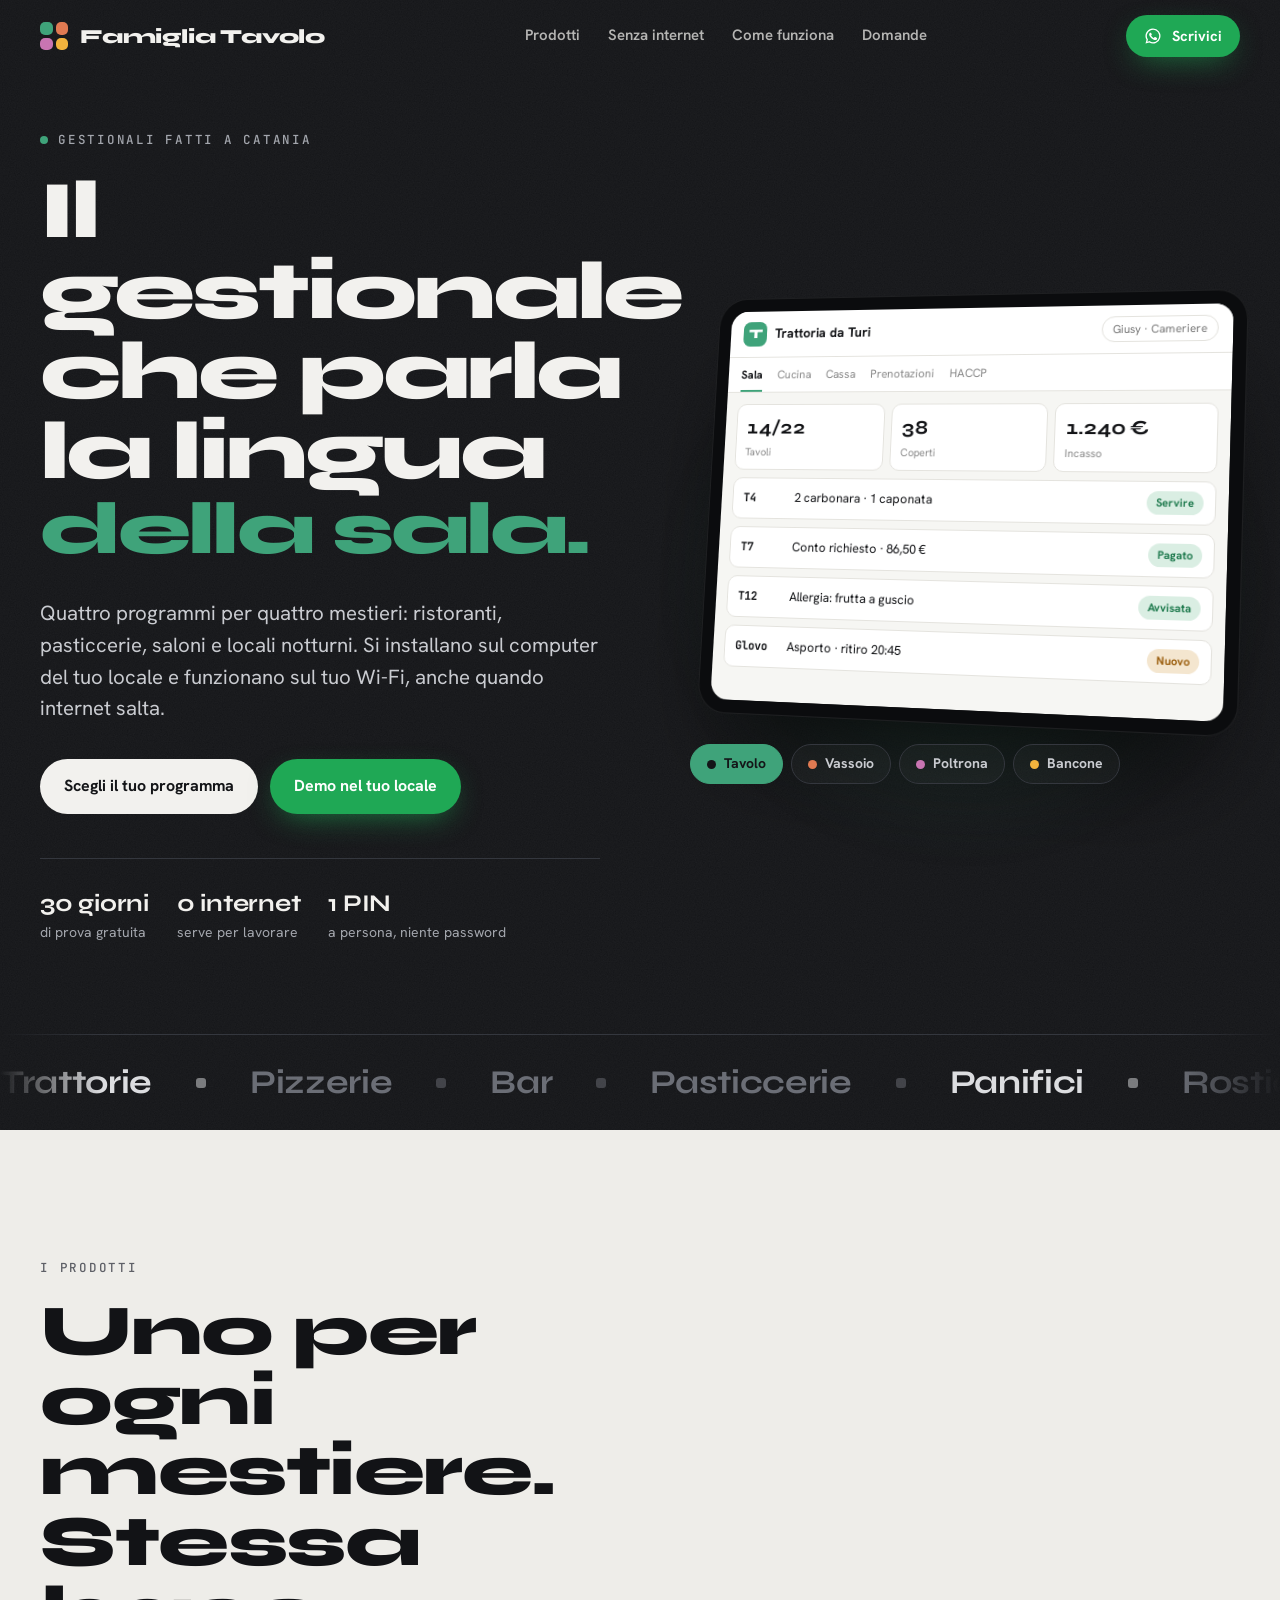
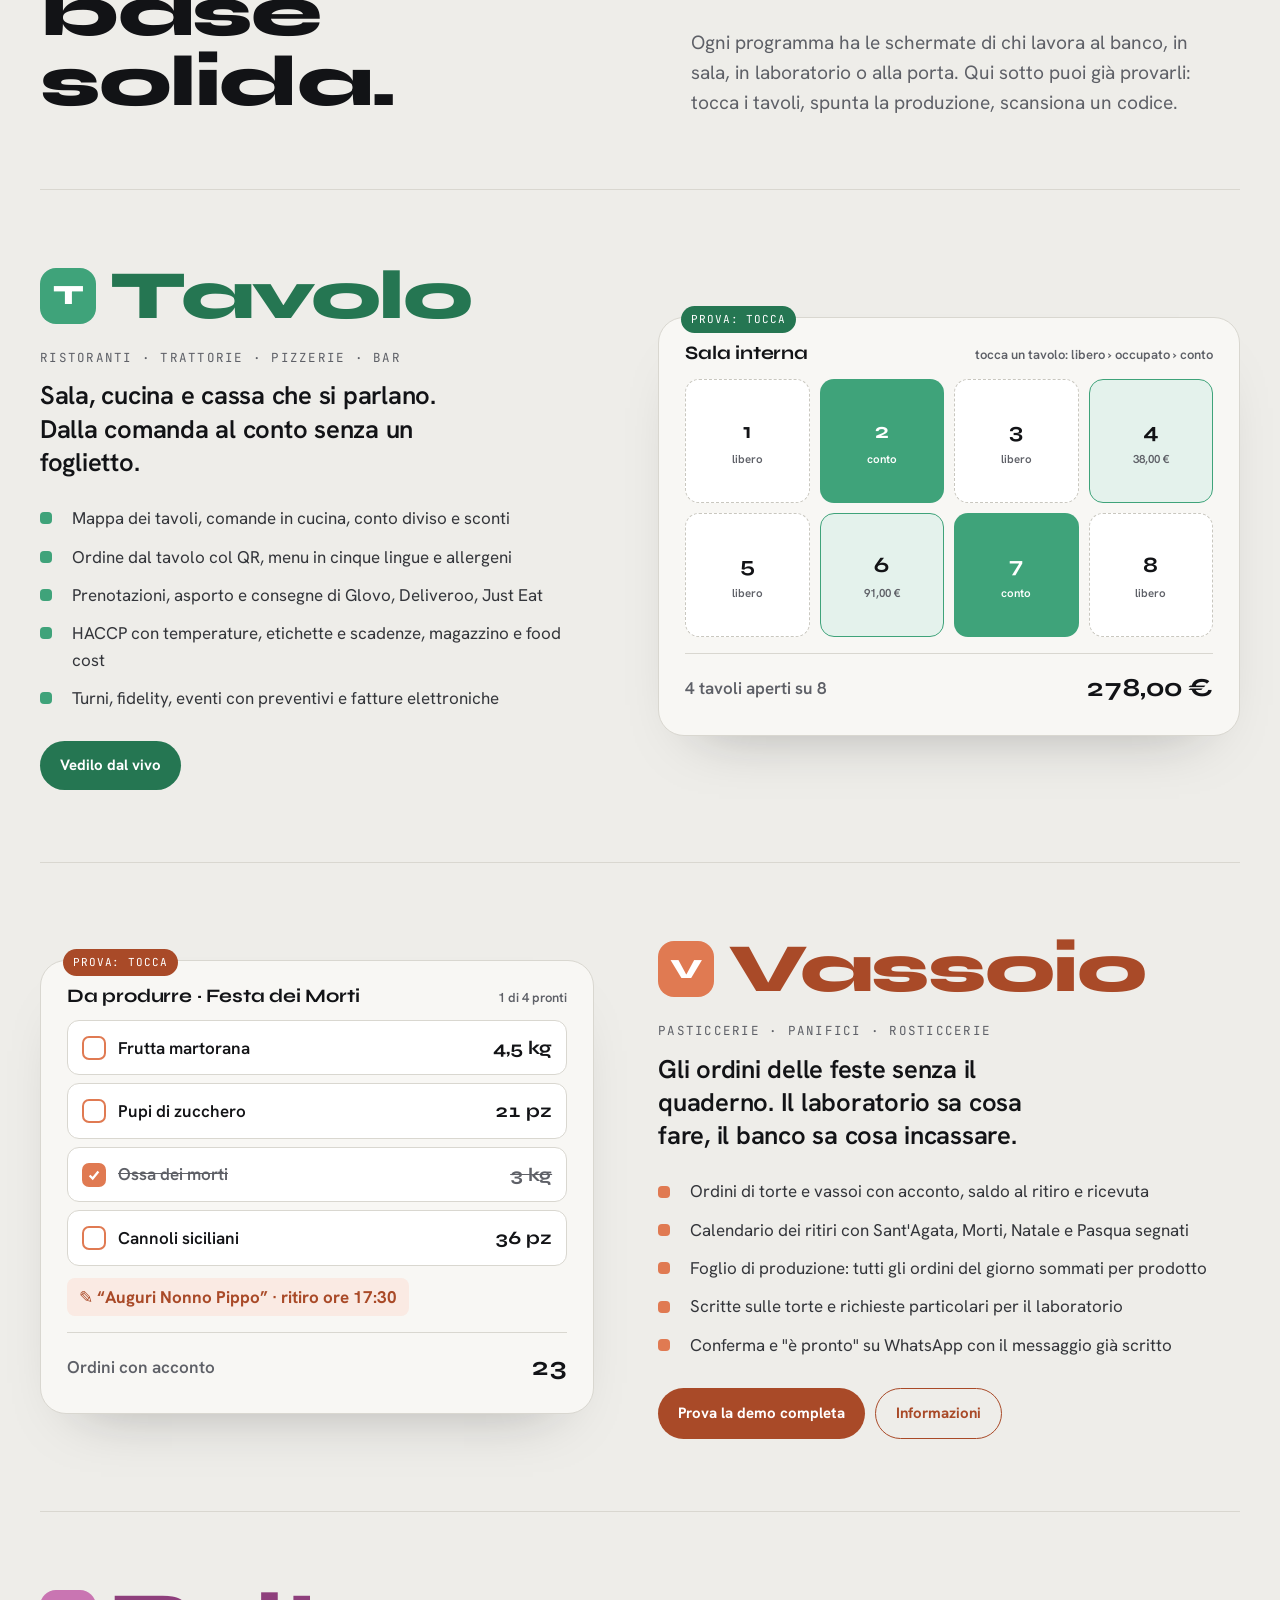
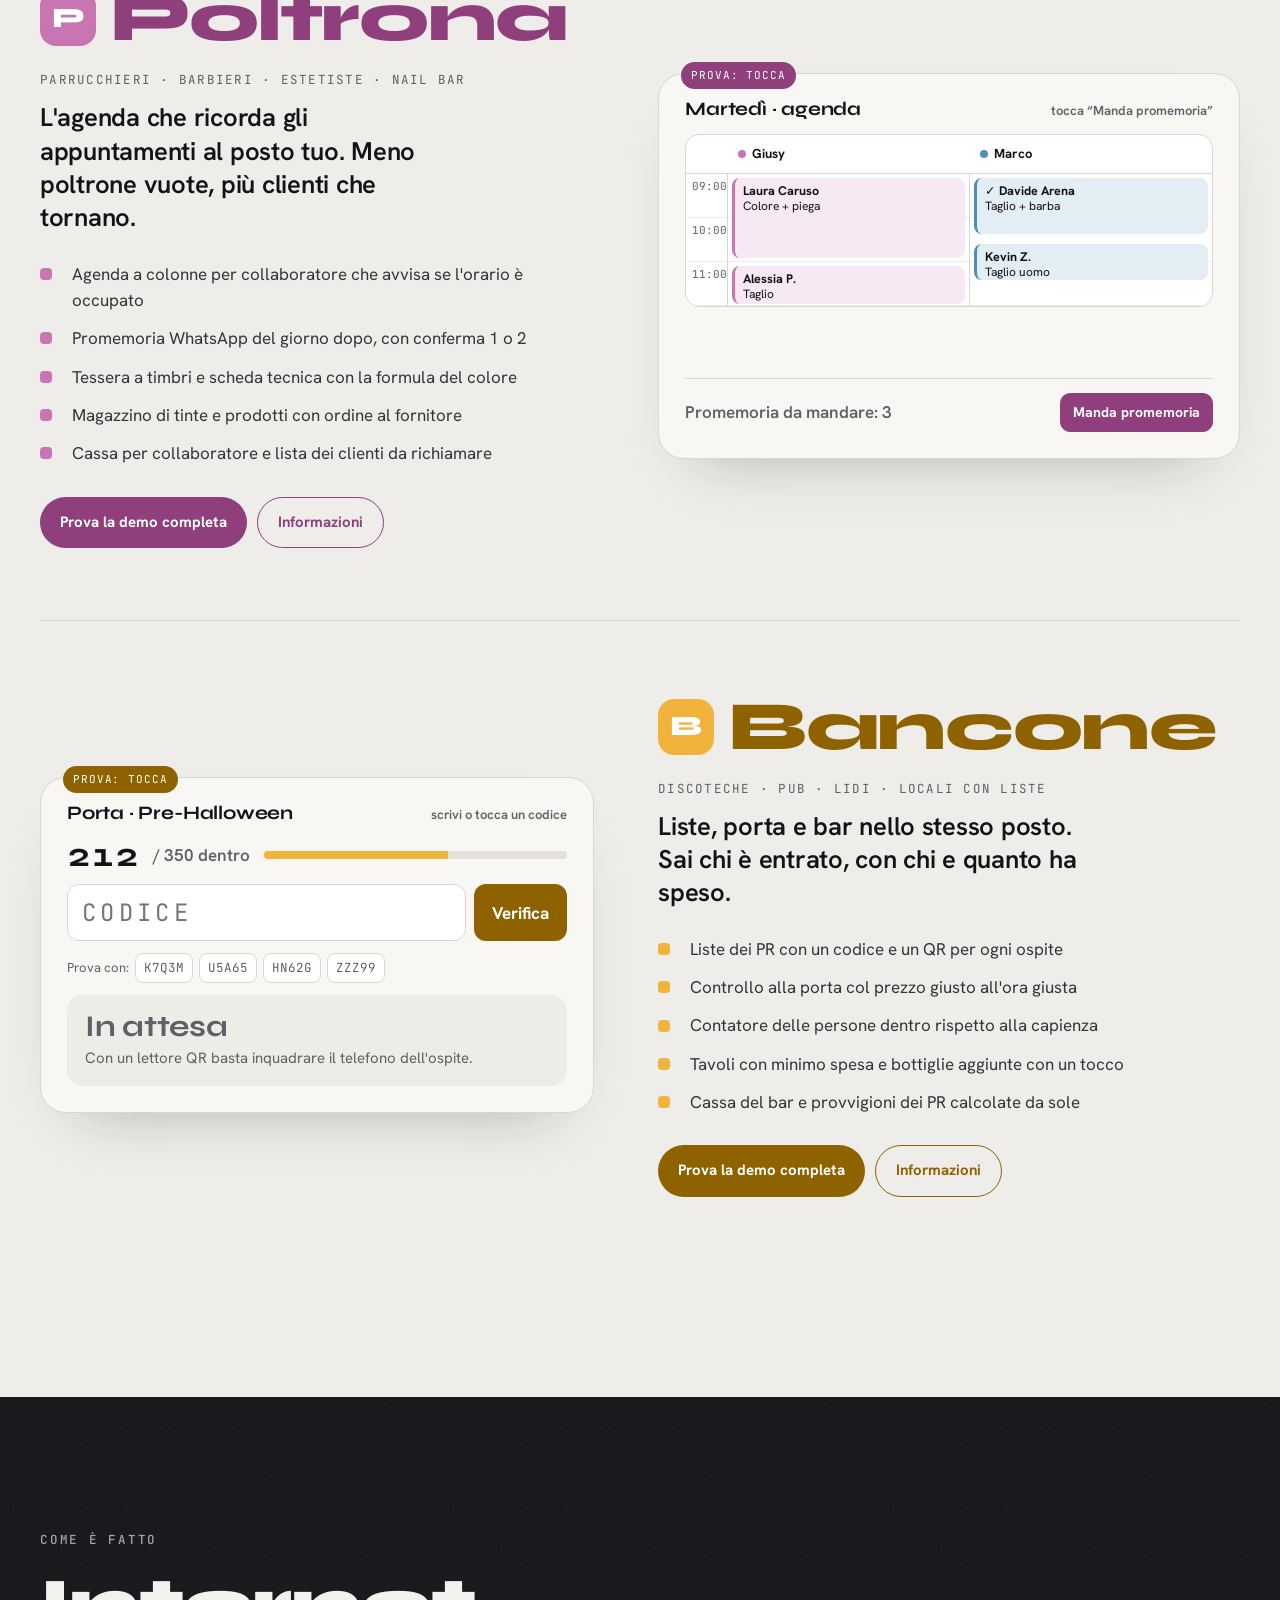
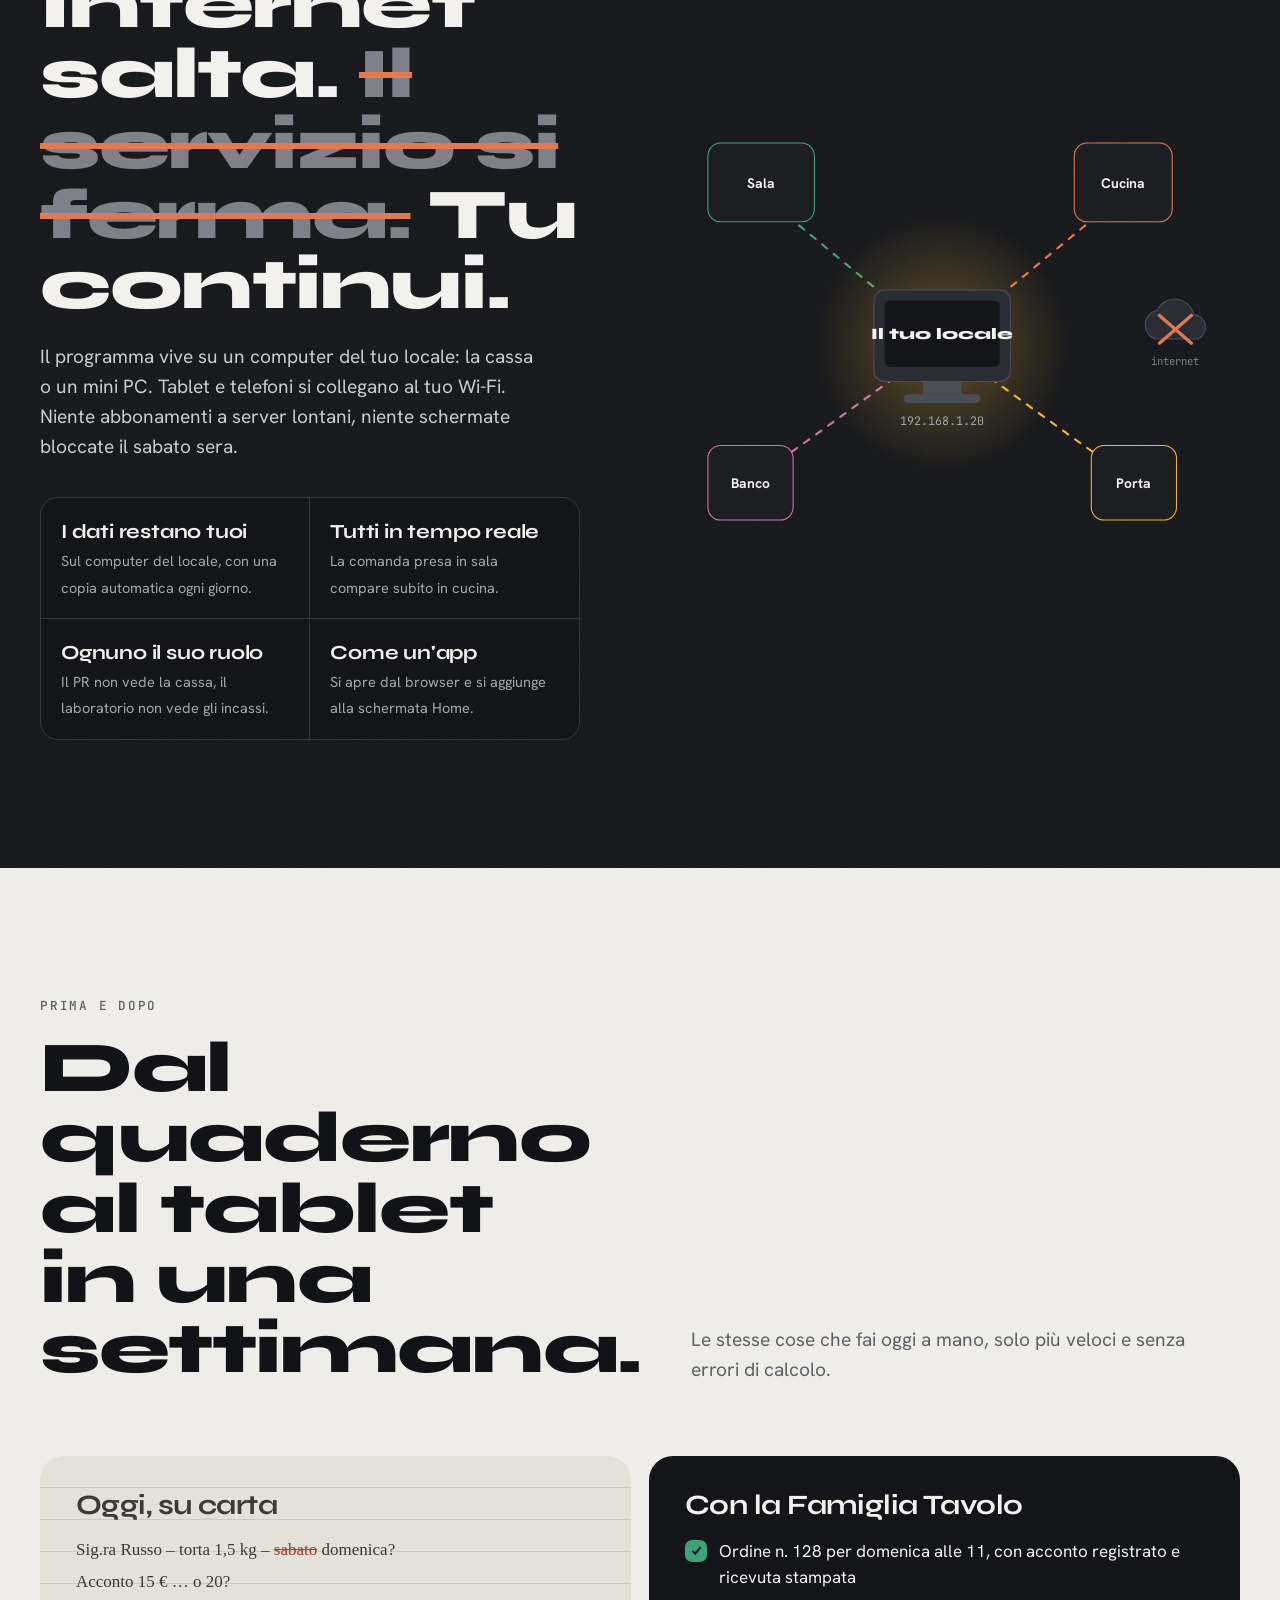
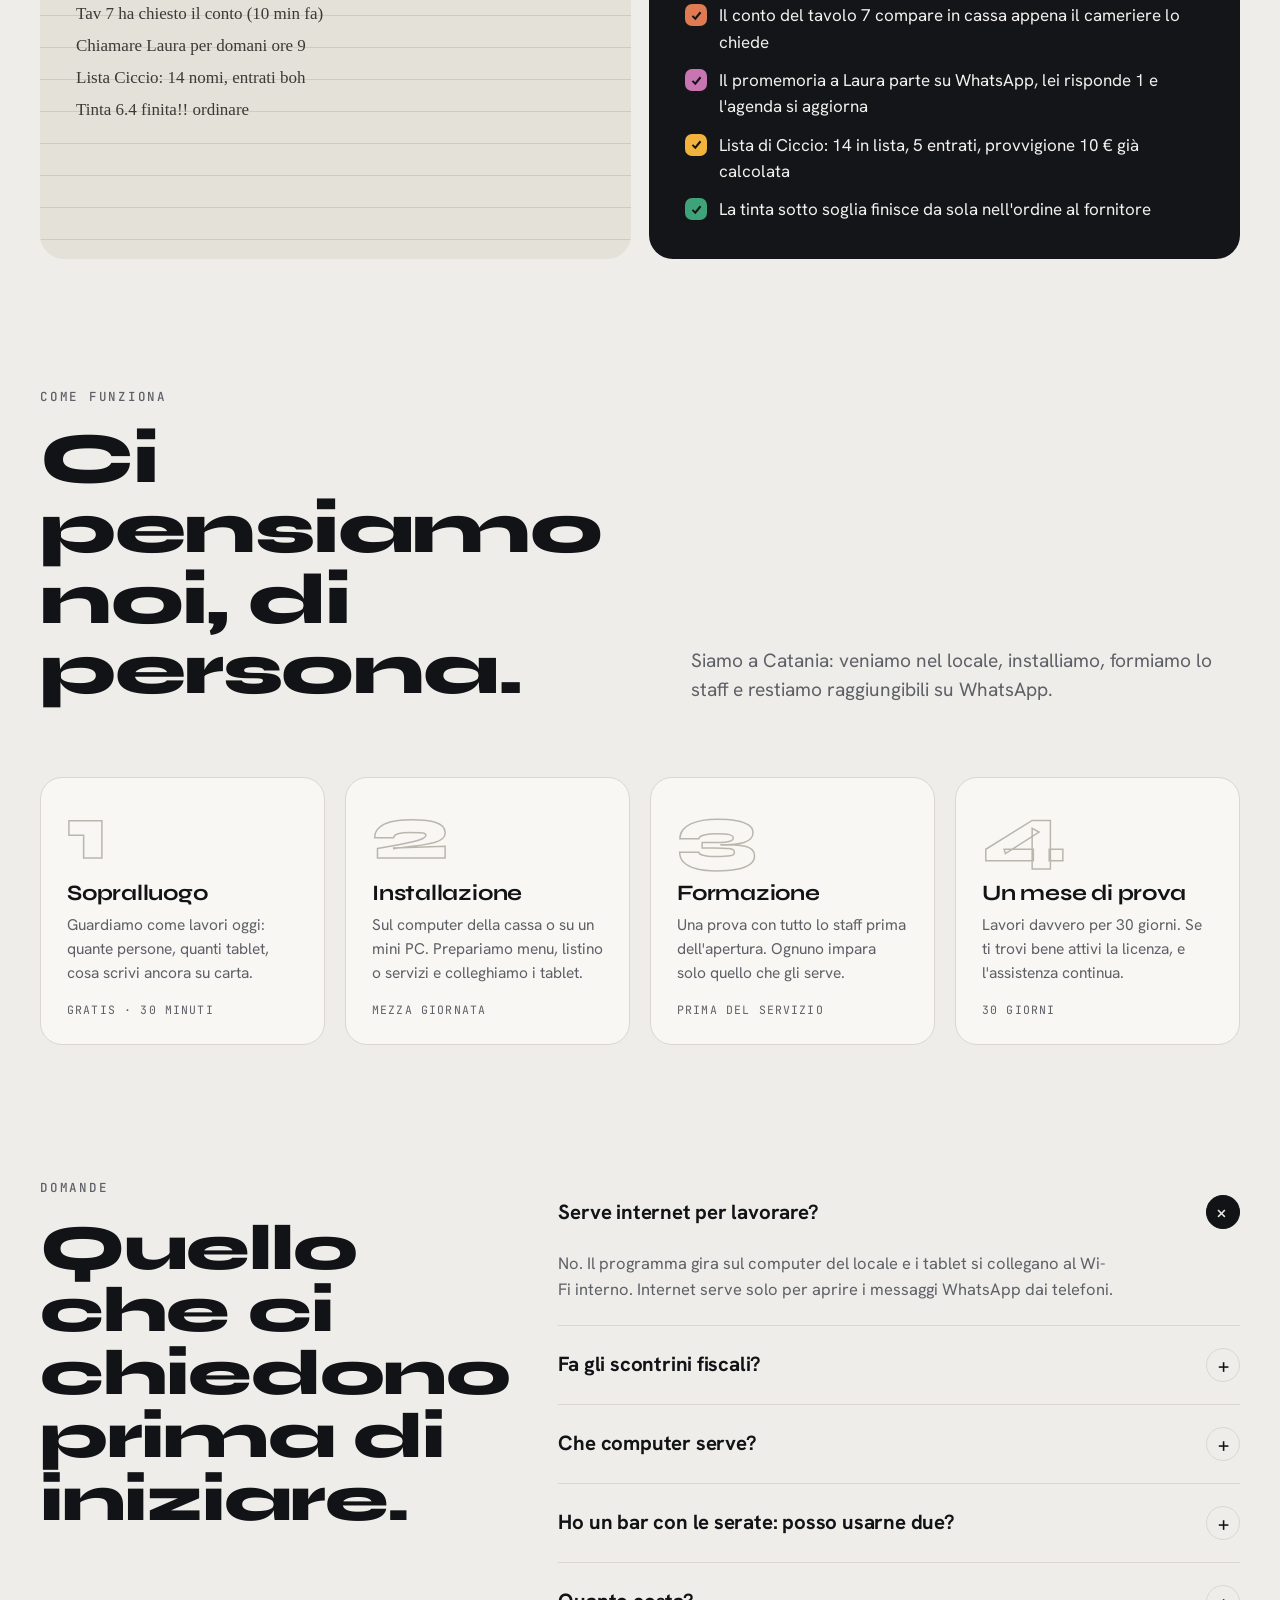
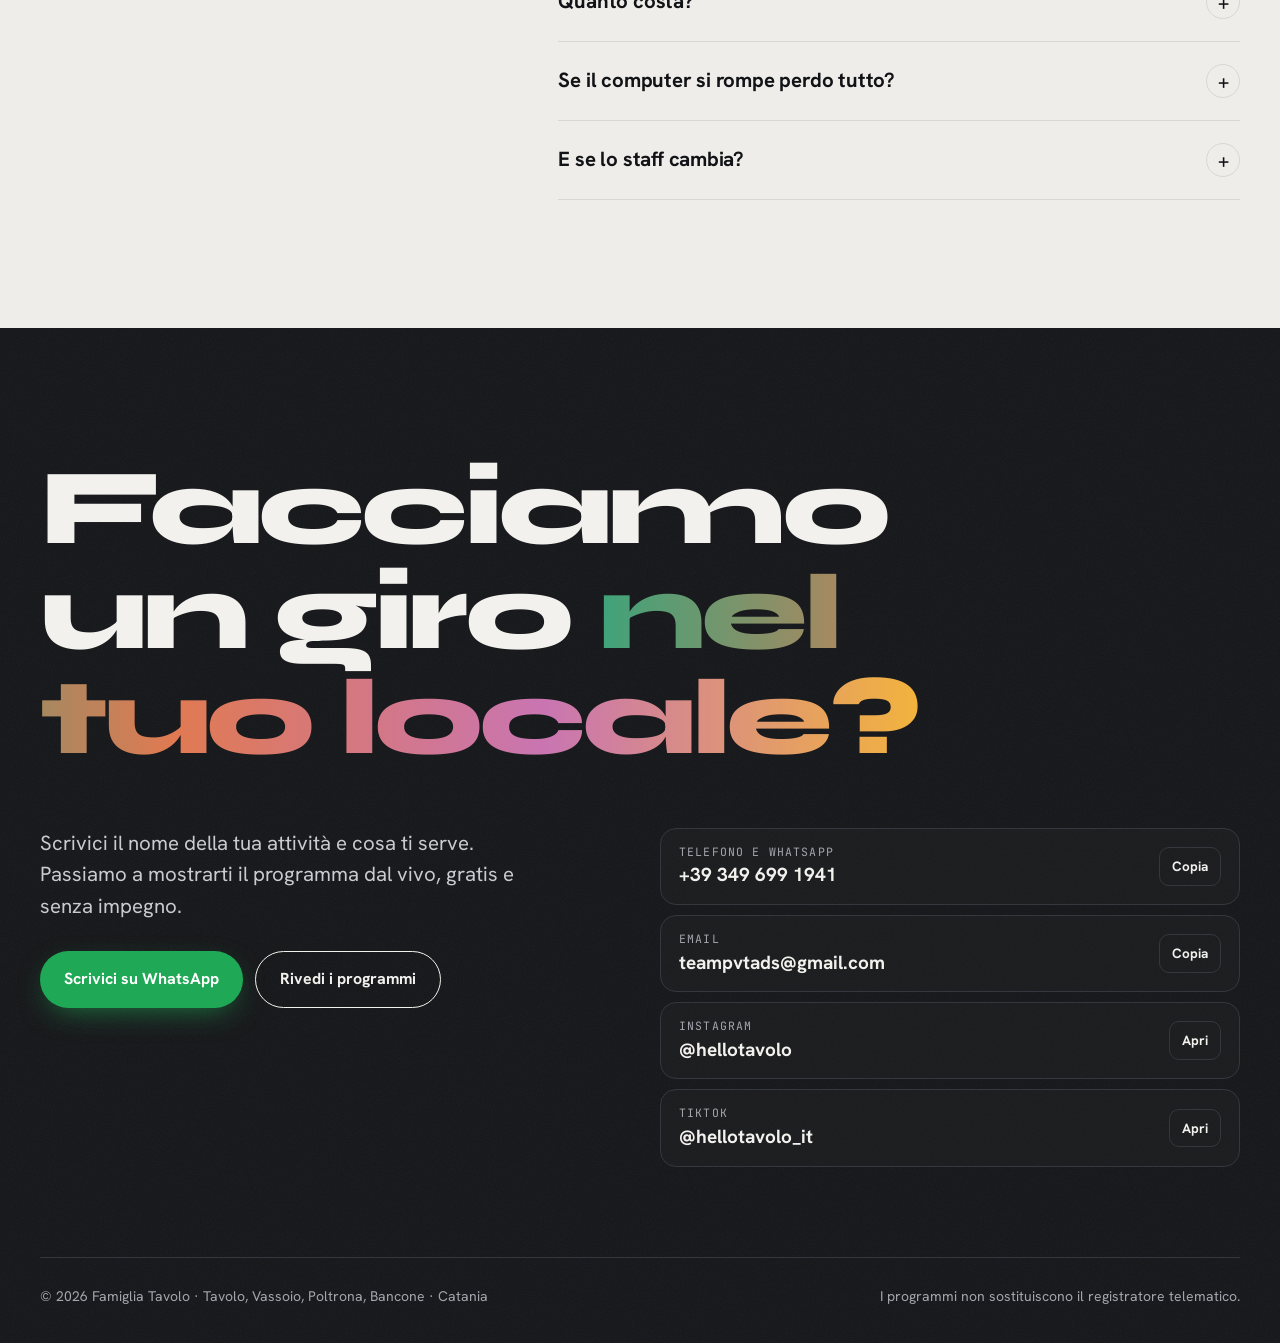
==== index.html @ 2731063d "Add files via upload" ====
<!doctype html>
<html lang="it">
<head>
<meta charset="utf-8">
<meta name="viewport" content="width=device-width,initial-scale=1,viewport-fit=cover">
<title>Famiglia Tavolo · Gestionali per ristoranti, pasticcerie, saloni e locali a Catania</title>
<meta name="description" content="Tavolo, Vassoio, Poltrona e Bancone: quattro gestionali per ristoranti, pasticcerie, saloni e locali notturni. Funzionano sul Wi-Fi del locale, anche senza internet. Installazione e assistenza a Catania.">
<meta name="theme-color" content="#141518">
<meta property="og:type" content="website">
<meta property="og:title" content="Famiglia Tavolo · Il gestionale che parla la lingua del tuo mestiere">
<meta property="og:description" content="Quattro gestionali per quattro mestieri. Installazione e assistenza a Catania. 30 giorni di prova.">
<meta property="og:locale" content="it_IT">
<link rel="icon" href="data:image/svg+xml,%3Csvg xmlns='http://www.w3.org/2000/svg' viewBox='0 0 64 64'%3E%3Crect width='64' height='64' rx='14' fill='%23141518'/%3E%3Crect x='12' y='12' width='18' height='18' rx='5' fill='%233FA37A'/%3E%3Crect x='34' y='12' width='18' height='18' rx='5' fill='%23E07A52'/%3E%3Crect x='12' y='34' width='18' height='18' rx='5' fill='%23C975B2'/%3E%3Crect x='34' y='34' width='18' height='18' rx='5' fill='%23F2B33D'/%3E%3C/svg%3E">
<link rel="preconnect" href="https://fonts.googleapis.com">
<link rel="preconnect" href="https://fonts.gstatic.com" crossorigin>
<link rel="stylesheet" href="https://fonts.googleapis.com/css2?family=Syne:wght@600;700;800&family=Hanken+Grotesk:wght@400;500;600;700&family=JetBrains+Mono:wght@500;700&display=swap">
<script type="application/ld+json">
{"@context":"https://schema.org","@type":"Organization","name":"Famiglia Tavolo","areaServed":"Catania","telephone":"+39 349 699 1941","email":"teampvtads@gmail.com","sameAs":["https://www.instagram.com/hellotavolo/","https://www.tiktok.com/@hellotavolo_it"],
"makesOffer":[{"@type":"Offer","itemOffered":{"@type":"SoftwareApplication","name":"Tavolo","applicationCategory":"BusinessApplication"}},{"@type":"Offer","itemOffered":{"@type":"SoftwareApplication","name":"Vassoio","applicationCategory":"BusinessApplication"}},{"@type":"Offer","itemOffered":{"@type":"SoftwareApplication","name":"Poltrona","applicationCategory":"BusinessApplication"}},{"@type":"Offer","itemOffered":{"@type":"SoftwareApplication","name":"Bancone","applicationCategory":"BusinessApplication"}}]}
</script>
<style>
/* Concetto: pietra lavica di Catania (scuro, granuloso) per l'apertura e le sezioni forti, cenere chiara per leggere.
   Ogni prodotto ha il suo colore pieno; le demo dentro la pagina si toccano davvero. */
:root{
  --lava:#141518; --lava-2:#1C1E22; --lava-3:#2A2D33; --cenere:#EEEDE9; --carta:#F8F7F4; --linea:#D9D7D0; --linea-s:#34373E;
  --ink:#121316; --muto:#5E6067; --muto-s:#A3A6AD;
  --tavolo:#3FA37A; --vassoio:#E07A52; --poltrona:#C975B2; --bancone:#F2B33D;
  --tavolo-d:#257652; --vassoio-d:#A94A28; --poltrona-d:#8E3F7C; --bancone-d:#8F6200;
  --wa:#1FA855;
  --display:"Syne","Arial Black",system-ui,sans-serif;
  --body:"Hanken Grotesk",system-ui,-apple-system,"Segoe UI",Roboto,sans-serif;
  --mono:"JetBrains Mono",ui-monospace,Menlo,Consolas,monospace;
  --gut:max(20px,env(safe-area-inset-left,0px));
  --ease:cubic-bezier(.2,.7,.1,1);
}
*{box-sizing:border-box}
html{scroll-behavior:smooth;-webkit-text-size-adjust:100%;overflow-x:clip}
body{margin:0;background:var(--cenere);color:var(--ink);font-family:var(--body);font-size:17px;line-height:1.55;-webkit-font-smoothing:antialiased;overflow-x:hidden}
img,svg{max-width:100%}
a{color:inherit}
button{font:inherit;color:inherit}
:focus-visible{outline:2px solid var(--bancone);outline-offset:3px;border-radius:6px}
.wrap{max-width:1240px;margin:0 auto;padding-left:var(--gut);padding-right:max(20px,env(safe-area-inset-right,0px))}
h1,h2,h3,h4{font-family:var(--display);margin:0;line-height:.98;letter-spacing:-.02em;text-wrap:balance}
p{margin:0}
.eyebrow{font-family:var(--mono);font-size:12.5px;letter-spacing:.14em;text-transform:uppercase;font-weight:500}
.lava{background:var(--lava);color:#F2F1EE;position:relative;isolation:isolate}
.lava::before{content:"";position:absolute;inset:0;z-index:-1;opacity:.5;pointer-events:none;
  background-image:url("data:image/svg+xml,%3Csvg xmlns='http://www.w3.org/2000/svg' width='220' height='220'%3E%3Cfilter id='n'%3E%3CfeTurbulence type='fractalNoise' baseFrequency='.85' numOctaves='3' stitchTiles='stitch'/%3E%3CfeColorMatrix values='0 0 0 0 1 0 0 0 0 1 0 0 0 0 1 0 0 0 .09 0'/%3E%3C/filter%3E%3Crect width='100%25' height='100%25' filter='url(%23n)'/%3E%3C/svg%3E")}
.btn{display:inline-flex;align-items:center;gap:10px;border-radius:999px;padding:15px 24px;font-weight:700;font-size:16px;text-decoration:none;border:0;cursor:pointer;transition:transform .2s var(--ease),background .2s,box-shadow .2s;white-space:nowrap}
.btn:hover{transform:translateY(-2px)}
.btn-chiaro{background:#F2F1EE;color:var(--lava)}
.btn-wa{background:var(--wa);color:#fff;box-shadow:0 10px 30px -10px rgba(31,168,85,.7)}
.btn-linea{border:1.5px solid currentColor;background:transparent}
.btn svg{width:18px;height:18px;flex:none}

/* ---------- navigazione ---------- */
.nav{position:fixed;top:0;left:0;right:0;z-index:50;padding-top:env(safe-area-inset-top,0px);transition:background .3s,backdrop-filter .3s,border-color .3s;border-bottom:1px solid transparent}
.nav.su{background:rgba(20,21,24,.78);backdrop-filter:blur(14px) saturate(1.4);-webkit-backdrop-filter:blur(14px) saturate(1.4);border-color:rgba(255,255,255,.08)}
.nav .wrap{display:flex;align-items:center;justify-content:space-between;gap:20px;height:72px;color:#F2F1EE}
.marchio{display:flex;align-items:center;gap:12px;text-decoration:none;font-family:var(--display);font-weight:800;font-size:20px;letter-spacing:-.01em}
.quad{display:grid;grid-template-columns:1fr 1fr;gap:3px;width:28px;height:28px;flex:none}
.quad i{border-radius:5px;transition:transform .4s var(--ease)}
.marchio:hover .quad i:nth-child(1){transform:translate(-2px,-2px)}.marchio:hover .quad i:nth-child(2){transform:translate(2px,-2px)}.marchio:hover .quad i:nth-child(3){transform:translate(-2px,2px)}.marchio:hover .quad i:nth-child(4){transform:translate(2px,2px)}
.nav ul{display:flex;gap:28px;list-style:none;margin:0;padding:0;font-weight:600;font-size:15px}
.nav ul a{text-decoration:none;opacity:.72;transition:opacity .2s}
.nav ul a:hover{opacity:1}
.nav .btn{padding:10px 18px;font-size:14.5px}

/* ---------- apertura ---------- */
.hero{padding-top:calc(130px + env(safe-area-inset-top,0px));padding-bottom:0;overflow:hidden}
.hero-grid{display:grid;grid-template-columns:minmax(0,1.08fr) minmax(0,1fr);gap:56px;align-items:center}
.hero .eyebrow{color:var(--muto-s);display:flex;align-items:center;gap:10px}
.hero .eyebrow .pt{width:8px;height:8px;border-radius:50%;background:var(--tavolo);box-shadow:0 0 0 0 var(--tavolo);animation:pulsa 2s infinite}
@keyframes pulsa{70%{box-shadow:0 0 0 10px transparent}100%{box-shadow:0 0 0 0 transparent}}
.hero h1{font-size:clamp(42px,6.4vw,92px);font-weight:800;margin-top:22px;letter-spacing:-.035em}
.hero h1 .giro{display:block;height:1.08em;overflow:hidden;position:relative;font-size:.9em}
.hero h1 .giro span{display:inline-block;white-space:nowrap;transition:transform .7s var(--ease),opacity .5s;color:var(--c,var(--tavolo))}
.hero .sotto{font-size:clamp(18px,1.6vw,21px);color:#C9CBD0;max-width:52ch;margin-top:26px}
.hero .azioni{display:flex;gap:12px;flex-wrap:wrap;margin-top:34px}
.prove{display:flex;gap:28px;flex-wrap:wrap;margin-top:44px;padding-top:26px;border-top:1px solid var(--linea-s);max-width:560px}
.prove div{font-size:14px;color:var(--muto-s)}
.prove b{display:block;font-family:var(--display);font-size:24px;color:#F2F1EE;letter-spacing:-.01em}

/* tablet */
.scena{perspective:1600px;position:relative;min-width:0}
.alone{position:absolute;inset:8% 0 -10% 0;background:radial-gradient(closest-side,var(--c,var(--tavolo)),transparent);opacity:.32;filter:blur(40px);transition:background .8s;z-index:0}
.tablet{position:relative;z-index:1;transform:rotateY(-14deg) rotateX(6deg) rotateZ(1deg);transform-style:preserve-3d;transition:transform .9s var(--ease);background:#0B0C0E;border-radius:30px;padding:14px;box-shadow:0 60px 100px -40px rgba(0,0,0,.8),0 0 0 1px rgba(255,255,255,.08) inset}
.scena:hover .tablet{transform:rotateY(-6deg) rotateX(3deg) rotateZ(0)}
.schermo{background:#F6F6F3;color:var(--ink);border-radius:18px;overflow:hidden;aspect-ratio:4/3.1;display:flex;flex-direction:column;font-size:13px}
.s-barra{display:flex;align-items:center;gap:9px;padding:11px 14px;background:#fff;border-bottom:1px solid #E4E3DE}
.s-logo{width:26px;height:26px;border-radius:8px;background:var(--c);color:#fff;display:grid;place-items:center;font-family:var(--display);font-weight:800;font-size:14px;transition:background .5s}
.s-barra b{font-size:14px}
.s-barra .s-ut{margin-left:auto;font-size:11.5px;color:#777;border:1px solid #E4E3DE;border-radius:99px;padding:3px 10px}
.s-tabs{display:flex;gap:16px;padding:9px 14px 0;background:#fff;border-bottom:1px solid #E4E3DE;font-size:12px;color:#888;white-space:nowrap;overflow:hidden}
.s-tabs i{font-style:normal;padding-bottom:8px}
.s-tabs i.on{color:var(--ink);font-weight:700;box-shadow:inset 0 -2px 0 var(--c)}
.s-corpo{padding:12px;display:grid;gap:8px;align-content:start;flex:1;overflow:hidden}
.s-kp{display:grid;grid-template-columns:repeat(3,1fr);gap:7px}
.s-kp div{background:#fff;border:1px solid #E4E3DE;border-radius:10px;padding:8px 10px}
.s-kp b{display:block;font-family:var(--display);font-size:20px;font-variant-numeric:tabular-nums;letter-spacing:-.01em}
.s-kp span{font-size:11px;color:#888}
.s-riga{background:#fff;border:1px solid #E4E3DE;border-radius:10px;padding:9px 11px;display:flex;align-items:center;gap:10px;opacity:0;transform:translateY(8px);transition:opacity .45s,transform .45s var(--ease)}
.s-riga.vista{opacity:1;transform:none}
.s-riga .o{font-family:var(--mono);font-weight:700;font-size:12px;min-width:46px}
.s-riga .m{flex:1;min-width:0;white-space:nowrap;overflow:hidden;text-overflow:ellipsis}
.chip{font-size:11px;font-weight:700;border-radius:99px;padding:3px 9px;white-space:nowrap;transition:background .35s,color .35s}
.chip.att{background:#F4E6CF;color:#9A5D0C}.chip.ok{background:#DAEEE3;color:#1F7A4E}.chip.info{background:#DFE8F4;color:#2D5B8A}.chip.no{background:#F6DCD6;color:#B3402F}
.sel-prod{display:flex;gap:8px;margin-top:22px;position:relative;z-index:2;flex-wrap:wrap}
.sel-prod button{border:1px solid var(--linea-s);background:rgba(255,255,255,.03);color:#C9CBD0;border-radius:99px;padding:8px 16px;font-weight:700;font-size:14px;cursor:pointer;display:flex;align-items:center;gap:8px;transition:all .25s}
.sel-prod button i{width:9px;height:9px;border-radius:50%;background:var(--c)}
.sel-prod button[aria-pressed="true"]{background:var(--c);border-color:var(--c);color:var(--lava)}
.sel-prod button[aria-pressed="true"] i{background:var(--lava)}

/* nastro dei mestieri */
.nastro{margin-top:90px;border-top:1px solid var(--linea-s);overflow:hidden;padding-block:22px;mask-image:linear-gradient(90deg,transparent,#000 8%,#000 92%,transparent)}
.nastro .scorre{display:flex;gap:44px;width:max-content;animation:scorri 38s linear infinite;font-family:var(--display);font-weight:700;font-size:clamp(22px,2.6vw,34px);letter-spacing:-.01em;color:#6B6E76}
.nastro .scorre span{display:flex;align-items:center;gap:44px;white-space:nowrap}
.nastro .scorre span::after{content:"";width:10px;height:10px;border-radius:3px;background:currentColor;opacity:.5}
.nastro .scorre span:nth-child(4n+1){color:#DCDDE0}
@keyframes scorri{to{transform:translateX(-50%)}}

/* ---------- sezioni ---------- */
section{padding-block:clamp(80px,10vw,140px)}
.testa{display:grid;grid-template-columns:minmax(0,1fr) minmax(0,.9fr);gap:40px;align-items:end;margin-bottom:clamp(40px,6vw,72px)}
.testa h2{font-size:clamp(38px,5.6vw,76px);font-weight:800}
.testa p{font-size:clamp(17px,1.5vw,20px);color:var(--muto);max-width:48ch}
.testa .eyebrow{color:var(--muto);margin-bottom:18px;display:block}

/* prodotti */
.prodotto{display:grid;grid-template-columns:minmax(0,1fr) minmax(0,1.05fr);gap:clamp(28px,5vw,72px);align-items:center;padding-block:clamp(40px,6vw,72px);border-top:1px solid var(--linea)}
.prodotto:nth-of-type(even) .p-testo{order:2}
.p-testo{min-width:0}
.p-testo .nome{display:flex;align-items:center;gap:14px}
.p-ic{width:56px;height:56px;border-radius:16px;background:var(--c);color:#fff;display:grid;place-items:center;font-family:var(--display);font-weight:800;font-size:28px;flex:none}
.p-testo h3{font-size:clamp(44px,5.4vw,72px);font-weight:800;color:var(--cd)}
.p-testo .per{font-family:var(--mono);font-size:12.5px;letter-spacing:.1em;text-transform:uppercase;color:var(--muto);margin-top:18px}
.p-testo .frase{font-size:clamp(20px,2vw,26px);font-weight:600;line-height:1.3;margin-top:12px;max-width:30ch;letter-spacing:-.01em}
.p-testo ul{list-style:none;margin:26px 0 0;padding:0;display:grid;gap:12px}
.p-testo li{display:grid;grid-template-columns:22px 1fr;gap:10px;color:#33353A}
.p-testo li::before{content:"";width:12px;height:12px;border-radius:4px;background:var(--c);margin-top:.42em}
.p-azioni{display:flex;gap:10px;flex-wrap:wrap;margin-top:30px}
.p-azioni .btn{padding:13px 20px;font-size:15px}
.p-azioni .pieno{background:var(--cd);color:#fff}
.p-azioni .btn-linea{color:var(--cd)}
.t{--c:var(--tavolo);--cd:var(--tavolo-d)}.v{--c:var(--vassoio);--cd:var(--vassoio-d)}.p{--c:var(--poltrona);--cd:var(--poltrona-d)}.b{--c:var(--bancone);--cd:var(--bancone-d)}

/* demo nella pagina */
.prova{min-width:0;background:var(--carta);border:1px solid var(--linea);border-radius:26px;padding:clamp(16px,2.4vw,26px);box-shadow:0 30px 60px -40px rgba(20,21,24,.35);position:relative}
.prova::before{content:"Prova: tocca";position:absolute;top:-12px;left:22px;background:var(--cd);color:#fff;font-family:var(--mono);font-size:11px;letter-spacing:.08em;text-transform:uppercase;padding:5px 10px;border-radius:99px}
.prova h4{font-size:19px;font-weight:700;letter-spacing:-.01em;display:flex;justify-content:space-between;gap:10px;align-items:baseline;flex-wrap:wrap}
.prova h4 small{font-family:var(--body);font-size:13px;font-weight:600;color:var(--muto);letter-spacing:0}
.mappa{display:grid;grid-template-columns:repeat(4,minmax(0,1fr));gap:10px;margin-top:16px}
.tav{aspect-ratio:1;border-radius:14px;border:1.5px dashed #C9C7BF;background:#fff;display:flex;flex-direction:column;justify-content:center;align-items:center;gap:2px;cursor:pointer;transition:all .25s var(--ease);font-weight:700}
.tav b{font-family:var(--display);font-size:22px}
.tav small{font-size:11.5px;color:var(--muto);font-weight:600}
.tav.occ{border:1.5px solid var(--c);background:color-mix(in srgb,var(--c) 14%,#fff)}
.tav.conto{background:var(--c);color:#fff;border-color:var(--c)}.tav.conto small{color:#fff}
.tav:hover{transform:translateY(-2px)}
.barra-tot{display:flex;justify-content:space-between;align-items:center;margin-top:16px;padding-top:14px;border-top:1px solid var(--linea);font-weight:600;color:var(--muto);gap:10px;flex-wrap:wrap}
.barra-tot b{font-family:var(--display);font-size:26px;color:var(--ink);font-variant-numeric:tabular-nums}
.lista-prod{margin-top:14px;display:grid;gap:8px}
.voce{display:flex;align-items:center;gap:12px;background:#fff;border:1px solid var(--linea);border-radius:12px;padding:12px 14px;cursor:pointer;transition:all .25s;user-select:none}
.voce .box{width:24px;height:24px;border-radius:7px;border:2px solid var(--c);display:grid;place-items:center;flex:none;transition:background .2s}
.voce .box svg{width:14px;height:14px;opacity:0;transition:opacity .2s}
.voce.fatto .box{background:var(--c)}.voce.fatto .box svg{opacity:1}
.voce .n{flex:1;font-weight:600}
.voce .q{font-family:var(--display);font-weight:700;font-size:19px;font-variant-numeric:tabular-nums}
.voce.fatto .n,.voce.fatto .q{text-decoration:line-through;color:var(--muto)}
.scritta{display:inline-block;margin-top:12px;background:color-mix(in srgb,var(--c) 16%,#fff);color:var(--cd);border-radius:8px;padding:6px 12px;font-weight:700}
.agenda{display:grid;grid-template-columns:42px 1fr 1fr;gap:0;margin-top:16px;border:1px solid var(--linea);border-radius:14px;overflow:hidden;background:#fff;font-size:13px}
.agenda .h{padding:9px 10px;font-weight:700;border-bottom:1px solid var(--linea);display:flex;align-items:center;gap:6px}
.agenda .h i{width:8px;height:8px;border-radius:50%}
.agenda .ore{border-right:1px solid var(--linea);color:var(--muto);font-family:var(--mono);font-size:11px}
.agenda .ore div,.agenda .col div.slot{height:44px;border-bottom:1px solid #EEECE6;padding:4px 6px}
.agenda .col{border-right:1px solid var(--linea);position:relative}
.agenda .col:last-child{border-right:0}
.app{position:absolute;left:4px;right:4px;border-radius:8px;padding:5px 8px;font-size:12px;line-height:1.25;background:color-mix(in srgb,var(--k) 16%,#fff);border-left:3px solid var(--k);overflow:hidden}
.app b{display:block;font-size:12.5px}
.wa-msg{margin-top:12px;background:#DCF7C5;color:#1D2A14;border-radius:14px 14px 14px 4px;padding:11px 14px;font-size:14.5px;max-width:42ch;position:relative}
.wa-msg small{display:block;text-align:right;font-size:11px;color:#5d7a4c;margin-top:4px}
.wa-risp{margin-top:8px;margin-left:auto;background:#fff;border:1px solid var(--linea);border-radius:14px 14px 4px 14px;padding:9px 14px;font-weight:700;width:max-content;max-width:80%;opacity:0;transform:translateY(6px);transition:all .4s var(--ease)}
.wa-risp.vista{opacity:1;transform:none}
.porta{margin-top:16px;display:grid;gap:12px;grid-template-columns:minmax(0,1fr)}
.codice{display:flex;gap:8px}
.codice input{flex:1;min-width:0;font-family:var(--mono);font-size:24px;letter-spacing:.18em;text-transform:uppercase;padding:12px 14px;border-radius:12px;border:1.5px solid var(--linea);background:#fff;color:var(--ink)}
.codice input:focus{outline:none;border-color:var(--c)}
.codice button{border:0;border-radius:12px;background:var(--cd);color:#fff;font-weight:700;padding:0 18px;cursor:pointer}
.esempi{display:flex;gap:6px;flex-wrap:wrap;font-size:13px;color:var(--muto);align-items:center}
.esempi button{font-family:var(--mono);font-size:12.5px;border:1px solid var(--linea);background:#fff;border-radius:8px;padding:4px 8px;cursor:pointer}
.esito{border-radius:16px;padding:16px 18px;transition:background .3s}
.esito strong{font-family:var(--display);font-size:30px;display:block;letter-spacing:-.01em;line-height:1}
.esito p{margin-top:6px;font-size:15px}
.esito.attesa{background:#EDECE7;color:var(--muto)}.esito.ok{background:#DAEEE3;color:#14532F}.esito.ko{background:#F6DCD6;color:#8A2A1C}
.contatore{display:flex;align-items:center;gap:14px}
.contatore b{font-family:var(--display);font-size:34px;font-variant-numeric:tabular-nums;line-height:1}
.contatore .bar{flex:1;height:8px;border-radius:9px;background:#E3E1DA;overflow:hidden}
.contatore .bar i{display:block;height:100%;background:var(--c);transition:width .5s var(--ease)}
.mini-btn{border:1px solid var(--linea);background:#fff;border-radius:10px;padding:8px 12px;font-weight:700;cursor:pointer;font-size:14px}
.mini-btn.pieno{background:var(--cd);border-color:var(--cd);color:#fff}

/* senza internet */
.rete{display:grid;grid-template-columns:minmax(0,.95fr) minmax(0,1.05fr);gap:clamp(30px,5vw,80px);align-items:center}
.rete h2{font-size:clamp(40px,5.6vw,78px);font-weight:800}
.rete h2 s{text-decoration-thickness:6px;text-decoration-color:var(--vassoio);color:#7E818A}
.rete p.lead{font-size:clamp(17px,1.5vw,20px);color:#C9CBD0;margin-top:22px;max-width:46ch}
.schema{width:100%;height:auto;display:block}
.schema .filo{stroke-dasharray:6 8;animation:flusso 1.4s linear infinite}
@keyframes flusso{to{stroke-dashoffset:-28}}
.punti{display:grid;grid-template-columns:1fr 1fr;gap:1px;background:var(--linea-s);border:1px solid var(--linea-s);border-radius:18px;overflow:hidden;margin-top:36px}
.punti div{background:var(--lava);padding:18px 20px}
.punti b{font-family:var(--display);font-size:20px;display:block;letter-spacing:-.01em}
.punti span{font-size:14.5px;color:var(--muto-s)}

/* prima e dopo */
.confronto{display:grid;grid-template-columns:1fr 1fr;gap:18px}
.carta,.digitale{border-radius:24px;padding:clamp(22px,3vw,36px);min-height:100%}
.carta{background:#E4E1D8;background-image:repeating-linear-gradient(#E4E1D8 0 31px,#CFCBC0 31px 32px);font-family:"Segoe Print","Bradley Hand","Comic Sans MS",cursive;color:#3B3A36}
.carta h3,.digitale h3{font-family:var(--display);font-size:28px;margin-bottom:18px}
.carta ul{list-style:none;padding:0;margin:0;display:grid;gap:8px;font-size:17px;line-height:24px}
.carta li s{color:#9B3B2A}
.digitale{background:var(--lava);color:#F2F1EE}
.digitale ul{list-style:none;padding:0;margin:0;display:grid;gap:12px}
.digitale li{display:flex;gap:12px;align-items:flex-start}
.digitale li i{flex:none;width:22px;height:22px;border-radius:7px;background:var(--c);display:grid;place-items:center;margin-top:2px}
.digitale li i svg{width:13px;height:13px}

/* passi */
.passi{display:grid;grid-template-columns:repeat(4,minmax(0,1fr));gap:20px;counter-reset:p}
.passo{background:var(--carta);border:1px solid var(--linea);border-radius:22px;padding:26px;position:relative;overflow:hidden}
.passo .num{font-family:var(--display);font-weight:800;font-size:76px;line-height:.8;color:transparent;-webkit-text-stroke:1.5px #B9B6AC}
.passo h3{font-size:22px;margin:18px 0 8px;letter-spacing:-.01em}
.passo p{color:var(--muto);font-size:15.5px}
.passo .quando{font-family:var(--mono);font-size:11.5px;letter-spacing:.1em;text-transform:uppercase;color:var(--muto);margin-top:16px}

/* domande */
.faq{display:grid;grid-template-columns:minmax(0,.8fr) minmax(0,1.2fr);gap:clamp(30px,5vw,80px)}
.faq h2{font-size:clamp(38px,5vw,66px);font-weight:800}
details{border-bottom:1px solid var(--linea)}
details summary{cursor:pointer;list-style:none;display:flex;justify-content:space-between;align-items:center;gap:20px;padding-block:22px;font-weight:700;font-size:clamp(18px,1.6vw,21px);letter-spacing:-.01em}
details summary::-webkit-details-marker{display:none}
details summary .seg{width:34px;height:34px;border-radius:50%;border:1.5px solid var(--linea);display:grid;place-items:center;flex:none;transition:transform .3s var(--ease),background .3s}
details summary .seg::before{content:"+";font-weight:500;font-size:20px;line-height:1}
details[open] summary .seg{transform:rotate(45deg);background:var(--ink);color:var(--cenere);border-color:var(--ink)}
details p{color:var(--muto);padding-bottom:22px;max-width:62ch;font-size:16.5px}

/* chiusura */
.finale{text-align:left}
.finale h2{font-size:clamp(48px,8.4vw,128px);font-weight:800;letter-spacing:-.04em}
.finale h2 em{font-style:normal;background:linear-gradient(90deg,var(--tavolo),var(--vassoio),var(--poltrona),var(--bancone));-webkit-background-clip:text;background-clip:text;color:transparent}
.finale .riga{display:grid;grid-template-columns:minmax(0,1fr) minmax(0,1fr);gap:40px;margin-top:56px;align-items:start}
.finale .sotto{font-size:clamp(18px,1.6vw,21px);color:#C9CBD0;max-width:44ch}
.recapiti{display:grid;gap:10px}
.recapito{display:flex;justify-content:space-between;align-items:center;gap:12px;border:1px solid var(--linea-s);border-radius:16px;padding:14px 18px;background:rgba(255,255,255,.02);flex-wrap:wrap}
.recapito span{display:block;font-family:var(--mono);font-size:11.5px;letter-spacing:.1em;text-transform:uppercase;color:var(--muto-s)}
.recapito b{font-size:19px;font-variant-numeric:tabular-nums;user-select:all}
.recapito .az{border:1px solid var(--linea-s);background:transparent;border-radius:10px;padding:8px 12px;font-weight:700;font-size:13.5px;cursor:pointer;text-decoration:none;color:#F2F1EE}
footer{border-top:1px solid var(--linea-s);margin-top:90px;padding-block:28px calc(36px + env(safe-area-inset-bottom,0px));display:flex;justify-content:space-between;gap:20px;flex-wrap:wrap;color:var(--muto-s);font-size:14px}
.wa-fisso{position:fixed;right:max(18px,env(safe-area-inset-right,0px));bottom:calc(18px + env(safe-area-inset-bottom,0px));z-index:40;width:58px;height:58px;border-radius:50%;background:var(--wa);display:grid;place-items:center;box-shadow:0 14px 30px -10px rgba(0,0,0,.45);transition:transform .25s var(--ease),opacity .3s;opacity:0;pointer-events:none}
.wa-fisso.su{opacity:1;pointer-events:auto}
.wa-fisso:hover{transform:scale(1.06)}
.wa-fisso svg{width:28px;height:28px}

/* comparsa allo scorrimento: il contenuto è visibile anche senza script */
.js .entra{opacity:0;transform:translateY(28px);transition:opacity .9s var(--ease),transform .9s var(--ease)}
.js .entra.dentro{opacity:1;transform:none}

@media (max-width:1000px){
  .hero-grid,.testa,.prodotto,.rete,.faq,.finale .riga{grid-template-columns:minmax(0,1fr)}
  .prodotto:nth-of-type(even) .p-testo{order:0}
  .passi{grid-template-columns:1fr 1fr}
  .nav ul{display:none}
  .tablet{transform:rotateY(-6deg) rotateX(4deg)}
}
@media (max-width:640px){
  body{font-size:16px}
  .confronto,.passi,.punti{grid-template-columns:minmax(0,1fr)}
  .nav .btn span{display:none}.nav .btn{padding:10px 12px}
  .mappa{grid-template-columns:repeat(4,minmax(0,1fr));gap:7px}.tav b{font-size:18px}
  .hero{padding-top:calc(104px + env(safe-area-inset-top,0px))}
  .schermo{aspect-ratio:auto;min-height:330px}
  .codice input{font-size:20px}
}
@media (prefers-reduced-motion:reduce){
  *,*::before,*::after{animation:none!important;transition:none!important}
  html{scroll-behavior:auto}
  .js .entra{opacity:1;transform:none}
}
</style>
</head>
<body>
<script>document.documentElement.classList.add("js")</script>

<header class="nav" id="nav">
  <div class="wrap">
    <a class="marchio" href="#inizio" aria-label="Famiglia Tavolo, torna all'inizio"><span class="quad" aria-hidden="true"><i style="background:var(--tavolo)"></i><i style="background:var(--vassoio)"></i><i style="background:var(--poltrona)"></i><i style="background:var(--bancone)"></i></span>Famiglia Tavolo</a>
    <ul><li><a href="#prodotti">Prodotti</a></li><li><a href="#rete">Senza internet</a></li><li><a href="#metodo">Come funziona</a></li><li><a href="#domande">Domande</a></li></ul>
    <a class="btn btn-wa" href="https://wa.me/393496991941?text=Ciao!%20Vorrei%20informazioni%20sui%20gestionali%20della%20Famiglia%20Tavolo." target="_blank" rel="noopener"><svg viewBox="0 0 24 24" fill="currentColor" aria-hidden="true"><path d="M12 2a10 10 0 0 0-8.6 15.1L2 22l5-1.3A10 10 0 1 0 12 2Zm0 18.2a8.2 8.2 0 0 1-4.2-1.2l-.3-.2-3 .8.8-2.9-.2-.3A8.2 8.2 0 1 1 12 20.2Zm4.5-6.1c-.2-.1-1.5-.7-1.7-.8-.2-.1-.4-.1-.6.1l-.8 1c-.1.2-.3.2-.5.1a6.7 6.7 0 0 1-3.3-2.9c-.3-.4.3-.4.7-1.4.1-.2 0-.3 0-.4l-.8-1.8c-.2-.5-.4-.4-.6-.4h-.5a1 1 0 0 0-.7.3 3 3 0 0 0-.9 2.2 5.2 5.2 0 0 0 1.1 2.7 11.8 11.8 0 0 0 4.5 4c1.7.7 2.3.8 3.2.6.5-.1 1.5-.6 1.7-1.2.2-.6.2-1.1.1-1.2l-.4-.3Z"/></svg><span>Scrivici</span></a>
  </div>
</header>

<main id="inizio">
<div class="lava hero">
  <div class="wrap">
    <div class="hero-grid">
      <div>
        <p class="eyebrow"><span class="pt" aria-hidden="true"></span>Gestionali fatti a Catania</p>
        <h1>Il gestionale che parla la lingua <span class="giro" aria-live="polite"><span id="giro">della sala.</span></span></h1>
        <p class="sotto">Quattro programmi per quattro mestieri: ristoranti, pasticcerie, saloni e locali notturni. Si installano sul computer del tuo locale e funzionano sul tuo Wi-Fi, anche quando internet salta.</p>
        <div class="azioni">
          <a class="btn btn-chiaro" href="#prodotti">Scegli il tuo programma</a>
          <a class="btn btn-wa" href="https://wa.me/393496991941?text=Ciao!%20Vorrei%20una%20demo%20dal%20vivo%20nel%20mio%20locale." target="_blank" rel="noopener">Demo nel tuo locale</a>
        </div>
        <div class="prove"><div><b>30 giorni</b>di prova gratuita</div><div><b>0 internet</b>serve per lavorare</div><div><b>1 PIN</b>a persona, niente password</div></div>
      </div>
      <div class="scena" id="scena">
        <div class="alone" aria-hidden="true"></div>
        <div class="tablet"><div class="schermo" id="schermo" aria-label="Anteprima del programma"></div></div>
        <div class="sel-prod" role="group" aria-label="Guarda un programma">
          <button class="t" data-p="t" aria-pressed="true"><i></i>Tavolo</button><button class="v" data-p="v" aria-pressed="false"><i></i>Vassoio</button><button class="p" data-p="p" aria-pressed="false"><i></i>Poltrona</button><button class="b" data-p="b" aria-pressed="false"><i></i>Bancone</button>
        </div>
      </div>
    </div>
  </div>
  <div class="nastro" aria-hidden="true"><div class="scorre" id="nastro"></div></div>
</div>

<section id="prodotti">
  <div class="wrap">
    <div class="testa entra"><div><span class="eyebrow">I prodotti</span><h2>Uno per ogni mestiere. Stessa base solida.</h2></div><p>Ogni programma ha le schermate di chi lavora al banco, in sala, in laboratorio o alla porta. Qui sotto puoi già provarli: tocca i tavoli, spunta la produzione, scansiona un codice.</p></div>

    <article class="prodotto t entra" id="tavolo">
      <div class="p-testo">
        <div class="nome"><div class="p-ic">T</div><h3>Tavolo</h3></div>
        <p class="per">Ristoranti · Trattorie · Pizzerie · Bar</p>
        <p class="frase">Sala, cucina e cassa che si parlano. Dalla comanda al conto senza un foglietto.</p>
        <ul><li>Mappa dei tavoli, comande in cucina, conto diviso e sconti</li><li>Ordine dal tavolo col QR, menu in cinque lingue e allergeni</li><li>Prenotazioni, asporto e consegne di Glovo, Deliveroo, Just Eat</li><li>HACCP con temperature, etichette e scadenze, magazzino e food cost</li><li>Turni, fidelity, eventi con preventivi e fatture elettroniche</li></ul>
        <div class="p-azioni"><a class="btn pieno" href="https://wa.me/393496991941?text=Ciao!%20Vorrei%20vedere%20Tavolo%20dal%20vivo." target="_blank" rel="noopener">Vedilo dal vivo</a></div>
      </div>
      <div class="prova" id="provaT"></div>
    </article>

    <article class="prodotto v entra" id="vassoio">
      <div class="p-testo">
        <div class="nome"><div class="p-ic">V</div><h3>Vassoio</h3></div>
        <p class="per">Pasticcerie · Panifici · Rosticcerie</p>
        <p class="frase">Gli ordini delle feste senza il quaderno. Il laboratorio sa cosa fare, il banco sa cosa incassare.</p>
        <ul><li>Ordini di torte e vassoi con acconto, saldo al ritiro e ricevuta</li><li>Calendario dei ritiri con Sant'Agata, Morti, Natale e Pasqua segnati</li><li>Foglio di produzione: tutti gli ordini del giorno sommati per prodotto</li><li>Scritte sulle torte e richieste particolari per il laboratorio</li><li>Conferma e "è pronto" su WhatsApp con il messaggio già scritto</li></ul>
        <div class="p-azioni"><a class="btn pieno" href="demo/vassoio.html">Prova la demo completa</a><a class="btn btn-linea" href="https://wa.me/393496991941?text=Ciao!%20Vorrei%20informazioni%20su%20Vassoio." target="_blank" rel="noopener">Informazioni</a></div>
      </div>
      <div class="prova" id="provaV"></div>
    </article>

    <article class="prodotto p entra" id="poltrona">
      <div class="p-testo">
        <div class="nome"><div class="p-ic">P</div><h3>Poltrona</h3></div>
        <p class="per">Parrucchieri · Barbieri · Estetiste · Nail bar</p>
        <p class="frase">L'agenda che ricorda gli appuntamenti al posto tuo. Meno poltrone vuote, più clienti che tornano.</p>
        <ul><li>Agenda a colonne per collaboratore che avvisa se l'orario è occupato</li><li>Promemoria WhatsApp del giorno dopo, con conferma 1 o 2</li><li>Tessera a timbri e scheda tecnica con la formula del colore</li><li>Magazzino di tinte e prodotti con ordine al fornitore</li><li>Cassa per collaboratore e lista dei clienti da richiamare</li></ul>
        <div class="p-azioni"><a class="btn pieno" href="demo/poltrona.html">Prova la demo completa</a><a class="btn btn-linea" href="https://wa.me/393496991941?text=Ciao!%20Vorrei%20informazioni%20su%20Poltrona." target="_blank" rel="noopener">Informazioni</a></div>
      </div>
      <div class="prova" id="provaP"></div>
    </article>

    <article class="prodotto b entra" id="bancone">
      <div class="p-testo">
        <div class="nome"><div class="p-ic">B</div><h3>Bancone</h3></div>
        <p class="per">Discoteche · Pub · Lidi · Locali con liste</p>
        <p class="frase">Liste, porta e bar nello stesso posto. Sai chi è entrato, con chi e quanto ha speso.</p>
        <ul><li>Liste dei PR con un codice e un QR per ogni ospite</li><li>Controllo alla porta col prezzo giusto all'ora giusta</li><li>Contatore delle persone dentro rispetto alla capienza</li><li>Tavoli con minimo spesa e bottiglie aggiunte con un tocco</li><li>Cassa del bar e provvigioni dei PR calcolate da sole</li></ul>
        <div class="p-azioni"><a class="btn pieno" href="demo/bancone.html">Prova la demo completa</a><a class="btn btn-linea" href="https://wa.me/393496991941?text=Ciao!%20Vorrei%20informazioni%20su%20Bancone." target="_blank" rel="noopener">Informazioni</a></div>
      </div>
      <div class="prova" id="provaB"></div>
    </article>
  </div>
</section>

<section class="lava" id="rete">
  <div class="wrap">
    <div class="rete">
      <div class="entra">
        <span class="eyebrow" style="color:var(--muto-s)">Come è fatto</span>
        <h2 style="margin-top:18px">Internet salta. <s>Il servizio si ferma.</s> Tu continui.</h2>
        <p class="lead">Il programma vive su un computer del tuo locale: la cassa o un mini PC. Tablet e telefoni si collegano al tuo Wi-Fi. Niente abbonamenti a server lontani, niente schermate bloccate il sabato sera.</p>
        <div class="punti">
          <div><b>I dati restano tuoi</b><span>Sul computer del locale, con una copia automatica ogni giorno.</span></div>
          <div><b>Tutti in tempo reale</b><span>La comanda presa in sala compare subito in cucina.</span></div>
          <div><b>Ognuno il suo ruolo</b><span>Il PR non vede la cassa, il laboratorio non vede gli incassi.</span></div>
          <div><b>Come un'app</b><span>Si apre dal browser e si aggiunge alla schermata Home.</span></div>
        </div>
      </div>
      <div class="entra" aria-hidden="true">
        <svg class="schema" viewBox="0 0 560 480" role="img">
          <defs><radialGradient id="g" cx="50%" cy="50%" r="50%"><stop offset="0" stop-color="#F2B33D" stop-opacity=".35"/><stop offset="1" stop-color="#F2B33D" stop-opacity="0"/></radialGradient></defs>
          <g fill="none" stroke-width="2" stroke-linecap="round">
            <path class="filo" d="M280 250 L110 110" stroke="#3FA37A"/><path class="filo" d="M280 250 L450 110" stroke="#E07A52"/><path class="filo" d="M280 250 L100 380" stroke="#C975B2"/><path class="filo" d="M280 250 L460 380" stroke="#F2B33D"/>
          </g>
          <circle cx="280" cy="250" r="120" fill="url(#g)"/>
          <rect x="216" y="200" width="128" height="86" rx="10" fill="#2A2D33" stroke="#4A4E57"/><rect x="226" y="210" width="108" height="62" rx="5" fill="#141518"/>
          <rect x="262" y="286" width="36" height="12" fill="#4A4E57"/><rect x="244" y="298" width="72" height="8" rx="4" fill="#4A4E57"/>
          <text x="280" y="246" text-anchor="middle" fill="#F2F1EE" font-family="Syne,sans-serif" font-weight="800" font-size="15">Il tuo locale</text>
          <text x="280" y="327" text-anchor="middle" fill="#A3A6AD" font-family="JetBrains Mono,monospace" font-size="11">192.168.1.20</text>
          <g font-family="Hanken Grotesk,sans-serif" font-weight="700" font-size="13" fill="#F2F1EE" text-anchor="middle">
            <rect x="60" y="62" width="100" height="74" rx="12" fill="#1C1E22" stroke="#3FA37A"/><text x="110" y="104">Sala</text>
            <rect x="404" y="62" width="92" height="74" rx="12" fill="#1C1E22" stroke="#E07A52"/><text x="450" y="104">Cucina</text>
            <rect x="60" y="346" width="80" height="70" rx="12" fill="#1C1E22" stroke="#C975B2"/><text x="100" y="386">Banco</text>
            <rect x="420" y="346" width="80" height="70" rx="12" fill="#1C1E22" stroke="#F2B33D"/><text x="460" y="386">Porta</text>
          </g>
          <g transform="translate(470 220)"><path d="M10 26a14 14 0 0 1 2-27 18 18 0 0 1 34 4 12 12 0 0 1 4 23Z" fill="#2A2D33" stroke="#4A4E57"/><path d="M14 4 L44 30 M44 4 L14 30" stroke="#E07A52" stroke-width="3" stroke-linecap="round"/><text x="29" y="50" text-anchor="middle" fill="#7E818A" font-family="JetBrains Mono,monospace" font-size="10">internet</text></g>
        </svg>
      </div>
    </div>
  </div>
</section>

<section id="prima-dopo">
  <div class="wrap">
    <div class="testa entra"><div><span class="eyebrow">Prima e dopo</span><h2>Dal quaderno al tablet in una settimana.</h2></div><p>Le stesse cose che fai oggi a mano, solo più veloci e senza errori di calcolo.</p></div>
    <div class="confronto entra">
      <div class="carta"><h3>Oggi, su carta</h3><ul>
        <li>Sig.ra Russo – torta 1,5 kg – <s>sabato</s> domenica?</li>
        <li>Acconto 15 € … o 20?</li>
        <li>Tav 7 ha chiesto il conto (10 min fa)</li>
        <li>Chiamare Laura per domani ore 9</li>
        <li>Lista Ciccio: 14 nomi, entrati boh</li>
        <li>Tinta 6.4 finita!! ordinare</li>
      </ul></div>
      <div class="digitale t"><h3>Con la Famiglia Tavolo</h3><ul>
        <li><i><svg viewBox="0 0 16 16" fill="none" stroke="#141518" stroke-width="2.5"><path d="M3 8.5 6.5 12 13 4"/></svg></i><span>Ordine n. 128 per domenica alle 11, con acconto registrato e ricevuta stampata</span></li>
        <li><i style="background:var(--vassoio)"><svg viewBox="0 0 16 16" fill="none" stroke="#141518" stroke-width="2.5"><path d="M3 8.5 6.5 12 13 4"/></svg></i><span>Il conto del tavolo 7 compare in cassa appena il cameriere lo chiede</span></li>
        <li><i style="background:var(--poltrona)"><svg viewBox="0 0 16 16" fill="none" stroke="#141518" stroke-width="2.5"><path d="M3 8.5 6.5 12 13 4"/></svg></i><span>Il promemoria a Laura parte su WhatsApp, lei risponde 1 e l'agenda si aggiorna</span></li>
        <li><i style="background:var(--bancone)"><svg viewBox="0 0 16 16" fill="none" stroke="#141518" stroke-width="2.5"><path d="M3 8.5 6.5 12 13 4"/></svg></i><span>Lista di Ciccio: 14 in lista, 5 entrati, provvigione 10 € già calcolata</span></li>
        <li><i><svg viewBox="0 0 16 16" fill="none" stroke="#141518" stroke-width="2.5"><path d="M3 8.5 6.5 12 13 4"/></svg></i><span>La tinta sotto soglia finisce da sola nell'ordine al fornitore</span></li>
      </ul></div>
    </div>
  </div>
</section>

<section id="metodo" style="padding-top:0">
  <div class="wrap">
    <div class="testa entra"><div><span class="eyebrow">Come funziona</span><h2>Ci pensiamo noi, di persona.</h2></div><p>Siamo a Catania: veniamo nel locale, installiamo, formiamo lo staff e restiamo raggiungibili su WhatsApp.</p></div>
    <div class="passi">
      <div class="passo entra"><div class="num">1</div><h3>Sopralluogo</h3><p>Guardiamo come lavori oggi: quante persone, quanti tablet, cosa scrivi ancora su carta.</p><p class="quando">Gratis · 30 minuti</p></div>
      <div class="passo entra"><div class="num">2</div><h3>Installazione</h3><p>Sul computer della cassa o su un mini PC. Prepariamo menu, listino o servizi e colleghiamo i tablet.</p><p class="quando">Mezza giornata</p></div>
      <div class="passo entra"><div class="num">3</div><h3>Formazione</h3><p>Una prova con tutto lo staff prima dell'apertura. Ognuno impara solo quello che gli serve.</p><p class="quando">Prima del servizio</p></div>
      <div class="passo entra"><div class="num">4</div><h3>Un mese di prova</h3><p>Lavori davvero per 30 giorni. Se ti trovi bene attivi la licenza, e l'assistenza continua.</p><p class="quando">30 giorni</p></div>
    </div>
  </div>
</section>

<section id="domande" style="padding-top:0">
  <div class="wrap faq">
    <div class="entra"><span class="eyebrow" style="color:var(--muto)">Domande</span><h2 style="margin-top:18px">Quello che ci chiedono prima di iniziare.</h2></div>
    <div class="entra">
      <details open><summary>Serve internet per lavorare?<span class="seg" aria-hidden="true"></span></summary><p>No. Il programma gira sul computer del locale e i tablet si collegano al Wi-Fi interno. Internet serve solo per aprire i messaggi WhatsApp dai telefoni.</p></details>
      <details><summary>Fa gli scontrini fiscali?<span class="seg" aria-hidden="true"></span></summary><p>No, non sostituisce il registratore telematico. Registra conti, acconti e incassi e l'importo si batte sul registratore come sempre. Tavolo può collegarsi ad alcuni registratori Epson di rete.</p></details>
      <details><summary>Che computer serve?<span class="seg" aria-hidden="true"></span></summary><p>Uno qualsiasi che resti acceso durante l'orario di lavoro: Windows, Mac o Linux. Va bene il PC della cassa o un mini PC. I tablet e i telefoni li usi come sono, dal browser.</p></details>
      <details><summary>Ho un bar con le serate: posso usarne due?<span class="seg" aria-hidden="true"></span></summary><p>Sì. Ogni programma ha il suo spazio e possono restare accesi insieme sullo stesso computer: per esempio Tavolo per il bar di giorno e Bancone per la notte.</p></details>
      <details><summary>Quanto costa?<span class="seg" aria-hidden="true"></span></summary><p>Dipende da quanti tablet ti servono e da cosa vuoi usare. Ti facciamo un preventivo dopo il sopralluogo, e i primi 30 giorni sono di prova.</p></details>
      <details><summary>Se il computer si rompe perdo tutto?<span class="seg" aria-hidden="true"></span></summary><p>No. Ogni giorno si salva una copia automatica, e può andare anche su chiavetta, OneDrive o Google Drive. Su un computer nuovo si riparte dall'ultima copia.</p></details>
      <details><summary>E se lo staff cambia?<span class="seg" aria-hidden="true"></span></summary><p>Il titolare aggiunge o disattiva le persone in un minuto e sceglie il ruolo di ognuno. Chi va via non può più entrare.</p></details>
    </div>
  </div>
</section>

<div class="lava" id="contatti">
  <section style="padding-bottom:0">
    <div class="wrap finale">
      <h2 class="entra">Facciamo un giro <em>nel tuo locale?</em></h2>
      <div class="riga">
        <div class="entra"><p class="sotto">Scrivici il nome della tua attività e cosa ti serve. Passiamo a mostrarti il programma dal vivo, gratis e senza impegno.</p>
          <div style="display:flex;gap:12px;flex-wrap:wrap;margin-top:28px"><a class="btn btn-wa" href="https://wa.me/393496991941?text=Ciao!%20Vorrei%20una%20demo%20dal%20vivo%20nel%20mio%20locale." target="_blank" rel="noopener">Scrivici su WhatsApp</a><a class="btn btn-linea" href="#prodotti" style="color:#F2F1EE">Rivedi i programmi</a></div></div>
        <div class="recapiti entra">
          <div class="recapito"><div><span>Telefono e WhatsApp</span><b>+39 349 699 1941</b></div><button class="az" data-copia="+39 349 699 1941">Copia</button></div>
          <div class="recapito"><div><span>Email</span><b>teampvtads@gmail.com</b></div><button class="az" data-copia="teampvtads@gmail.com">Copia</button></div>
          <div class="recapito"><div><span>Instagram</span><b>@hellotavolo</b></div><a class="az" href="https://www.instagram.com/hellotavolo/" target="_blank" rel="noopener">Apri</a></div>
          <div class="recapito"><div><span>TikTok</span><b>@hellotavolo_it</b></div><a class="az" href="https://www.tiktok.com/@hellotavolo_it" target="_blank" rel="noopener">Apri</a></div>
        </div>
      </div>
      <footer><span>© <span id="anno">2026</span> Famiglia Tavolo · Tavolo, Vassoio, Poltrona, Bancone · Catania</span><span>I programmi non sostituiscono il registratore telematico.</span></footer>
    </div>
  </section>
</div>
</main>

<a class="wa-fisso" id="waFisso" href="https://wa.me/393496991941?text=Ciao!%20Vorrei%20informazioni%20sui%20gestionali%20della%20Famiglia%20Tavolo." target="_blank" rel="noopener" aria-label="Scrivici su WhatsApp"><svg viewBox="0 0 24 24" fill="#fff" aria-hidden="true"><path d="M12 2a10 10 0 0 0-8.6 15.1L2 22l5-1.3A10 10 0 1 0 12 2Zm4.5 12.1c-.2-.1-1.5-.7-1.7-.8-.2-.1-.4-.1-.6.1l-.8 1c-.1.2-.3.2-.5.1a6.7 6.7 0 0 1-3.3-2.9c-.3-.4.3-.4.7-1.4.1-.2 0-.3 0-.4l-.8-1.8c-.2-.5-.4-.4-.6-.4h-.5a1 1 0 0 0-.7.3 3 3 0 0 0-.9 2.2 5.2 5.2 0 0 0 1.1 2.7 11.8 11.8 0 0 0 4.5 4c1.7.7 2.3.8 3.2.6.5-.1 1.5-.6 1.7-1.2.2-.6.2-1.1.1-1.2l-.4-.3Z"/></svg></a>

<script>
(()=>{
const $=s=>document.querySelector(s),esc=s=>String(s).replace(/[&<>"]/g,c=>({"&":"&amp;","<":"&lt;",">":"&gt;",'"':"&quot;"}[c]));
const fermo=matchMedia("(prefers-reduced-motion: reduce)").matches;
const eur=n=>n.toLocaleString("it-IT",{style:"currency",currency:"EUR"});
const SPUNTA='<svg viewBox="0 0 16 16" fill="none" stroke="#fff" stroke-width="2.6"><path d="M3 8.5 6.5 12 13 4"/></svg>';
document.getElementById("anno").textContent=new Date().getFullYear();

/* navigazione e pulsante WhatsApp */
const nav=$("#nav"),wa=$("#waFisso");
const suScroll=()=>{const y=scrollY;nav.classList.toggle("su",y>20);wa.classList.toggle("su",y>innerHeight*.9)};
addEventListener("scroll",suScroll,{passive:true});suScroll();

/* comparsa */
if("IntersectionObserver" in window&&!fermo){const io=new IntersectionObserver(es=>es.forEach(e=>{if(e.isIntersecting){e.target.classList.add("dentro");io.unobserve(e.target)}}),{rootMargin:"0px 0px -8% 0px"});document.querySelectorAll(".entra").forEach(el=>io.observe(el))}
else document.querySelectorAll(".entra").forEach(el=>el.classList.add("dentro"));

/* nastro */
const mestieri=["Trattorie","Pizzerie","Bar","Pasticcerie","Panifici","Rosticcerie","Parrucchieri","Barbieri","Estetiste","Discoteche","Pub","Lidi"];
$("#nastro").innerHTML=[...mestieri,...mestieri].map(m=>`<span>${m}</span>`).join("");

/* apertura: frase che cambia e tablet con la giornata di ogni programma */
const COL={t:"#3FA37A",v:"#E07A52",p:"#C975B2",b:"#F2B33D"};
const SCENE={
 t:{frase:"della sala.",att:"Trattoria da Turi",ut:"Giusy · Cameriere",tabs:["Sala","Cucina","Cassa","Prenotazioni","HACCP"],kp:[["14/22","Tavoli"],["38","Coperti"],["1.240 €","Incasso"]],
    righe:[["T4","2 carbonara · 1 caponata","In cucina","info","Servire","ok"],["T7","Conto richiesto · 86,50 €","Conto","att","Pagato","ok"],["T12","Allergia: frutta a guscio","Avviso","no","Avvisata","ok"],["Glovo","Asporto · ritiro 20:45","Nuovo","att","Pronto","ok"]]},
 v:{frase:"del forno.",att:"Pasticceria Etnea",ut:"Turi · Laboratorio",tabs:["Ordini e ritiri","Produzione","Cassa","Catalogo"],kp:[["16","Ordini oggi"],["4,5 kg","Martorana"],["320 €","Da incassare"]],
    righe:[["09:30","Greco · 24 cannoli","Da fare","att","Pronto","ok"],["11:00","Russo · millefoglie 1,5 kg","Da fare","att","In lavorazione","info"],["12:30","“Auguri Nonno Pippo” · 2 kg","Da fare","att","In lavorazione","info"],["17:30","Lo Giudice · mignon + arancini","Da fare","att","Pronto","ok"]]},
 p:{frase:"del salone.",att:"Salone Giusy",ut:"Sara · Reception",tabs:["Agenda","Promemoria","Cassa","Clienti","Magazzino"],kp:[["13","Appuntamenti"],["5","Promemoria"],["392 €","Previsti"]],
    righe:[["09:00","Laura · colore + piega","Promemoria","att","Confermato","ok"],["09:45","Kevin · taglio uomo","Promemoria","att","Confermato","ok"],["11:00","Chiara · pulizia viso","Prenotato","att","In salone","info"],["14:30","Francesca · meches","Promemoria","att","Vuole spostare","no"]]},
 b:{frase:"della notte.",att:"Disco Lungomare",ut:"Rocco · Porta",tabs:["Porta","Liste PR","Tavoli","Bar"],kp:[["212/350","Dentro"],["38%","Presenza"],["2.110 €","Bar"]],
    righe:[["K7Q3M","Marta R. · lista Ciccio","Verifico…","att","Valido","ok"],["U5A65","Gabriele P.","Verifico…","att","Già entrato","no"],["P1","Compleanno · 520 € / 400","Al tavolo","info","Minimo ok","ok"],["S3","Giorgia Events · 130 € / 150","Al tavolo","info","Mancano 20 €","att"]]}
};
const ORD=["t","v","p","b"];let cur="t",auto=true,giroT=null,scenaT=[];
const schermo=$("#schermo"),giro=$("#giro"),scena=$("#scena");
function mostra(k){cur=k;scenaT.forEach(clearTimeout);scenaT=[];const d=SCENE[k];
  scena.style.setProperty("--c",COL[k]);schermo.style.setProperty("--c",COL[k]);
  document.querySelectorAll(".sel-prod button").forEach(b=>b.setAttribute("aria-pressed",b.dataset.p===k));
  giro.style.transform="translateY(-110%)";giro.style.opacity="0";
  scenaT.push(setTimeout(()=>{giro.textContent=d.frase;giro.style.fontSize="";const box=giro.parentElement.clientWidth;if(giro.scrollWidth>box)giro.style.fontSize=(box/giro.scrollWidth*100-1)+"%";giro.style.setProperty("--c",COL[k]);giro.style.transition="none";giro.style.transform="translateY(110%)";requestAnimationFrame(()=>{giro.style.transition="";giro.style.transform="none";giro.style.opacity="1"})},fermo?0:360));
  schermo.innerHTML=`<div class="s-barra"><span class="s-logo">${{t:"T",v:"V",p:"P",b:"B"}[k]}</span><b>${esc(d.att)}</b><span class="s-ut">${esc(d.ut)}</span></div><div class="s-tabs">${d.tabs.map((t,i)=>`<i class="${i?"":"on"}">${esc(t)}</i>`).join("")}</div>
  <div class="s-corpo"><div class="s-kp">${d.kp.map(([a,b])=>`<div><b>${esc(a)}</b><span>${esc(b)}</span></div>`).join("")}</div>${d.righe.map(r=>`<div class="s-riga"><span class="o">${esc(r[0])}</span><span class="m">${esc(r[1])}</span><span class="chip ${r[3]}">${esc(r[2])}</span></div>`).join("")}</div>`;
  const righe=[...schermo.querySelectorAll(".s-riga")];
  righe.forEach((el,i)=>scenaT.push(setTimeout(()=>el.classList.add("vista"),fermo?0:250+i*260)));
  righe.forEach((el,i)=>scenaT.push(setTimeout(()=>{const r=d.righe[i],c=el.querySelector(".chip");c.className="chip "+r[5];c.textContent=r[4]},fermo?0:1500+i*520)));
}
document.querySelector(".sel-prod").addEventListener("click",e=>{const b=e.target.closest("button");if(!b)return;auto=false;clearInterval(giroT);mostra(b.dataset.p)});
mostra("t");
if(document.fonts)document.fonts.ready.then(()=>{giro.style.fontSize="";const box=giro.parentElement.clientWidth;if(giro.scrollWidth>box)giro.style.fontSize=(box/giro.scrollWidth*100-1)+"%"});
if(!fermo)giroT=setInterval(()=>{if(auto&&!document.hidden)mostra(ORD[(ORD.indexOf(cur)+1)%4])},5200);

/* ---------- prove dentro la pagina ---------- */
// Tavolo: tocca i tavoli
const tavoli=[["1",0],["2",2],["3",0],["4",1],["5",0],["6",1],["7",2],["8",0]];
const conti={2:62.5,4:38,6:91,7:86.5};
function provaT(){const tot=tavoli.reduce((s,[n,st])=>s+(st?conti[n]||44:0),0),occ=tavoli.filter(t=>t[1]).length;
  $("#provaT").innerHTML=`<h4>Sala interna <small>tocca un tavolo: libero › occupato › conto</small></h4><div class="mappa">${tavoli.map(([n,st],i)=>`<button class="tav ${st===1?"occ":st===2?"conto":""}" data-i="${i}" aria-label="Tavolo ${n}"><b>${n}</b><small>${st===1?eur(conti[n]||44):st===2?"conto":"libero"}</small></button>`).join("")}</div>
  <div class="barra-tot"><span>${occ} tavoli aperti su ${tavoli.length}</span><b>${eur(tot)}</b></div>`}
$("#provaT").addEventListener("click",e=>{const b=e.target.closest(".tav");if(!b)return;const t=tavoli[+b.dataset.i];t[1]=(t[1]+1)%3;if(t[1]===1&&!conti[t[0]])conti[t[0]]=Math.round(20+Math.random()*70)*1;provaT()});
provaT();

// Vassoio: spunta la produzione
const prod=[["Frutta martorana","4,5 kg",false],["Pupi di zucchero","21 pz",false],["Ossa dei morti","3 kg",true],["Cannoli siciliani","36 pz",false]];
function provaV(){const f=prod.filter(p=>p[2]).length;
  $("#provaV").innerHTML=`<h4>Da produrre · Festa dei Morti <small>${f} di ${prod.length} pronti</small></h4><div class="lista-prod">${prod.map((p,i)=>`<div class="voce ${p[2]?"fatto":""}" role="checkbox" aria-checked="${p[2]}" tabindex="0" data-i="${i}"><span class="box">${SPUNTA}</span><span class="n">${p[0]}</span><span class="q">${p[1]}</span></div>`).join("")}</div>
  <span class="scritta">✎ “Auguri Nonno Pippo” · ritiro ore 17:30</span><div class="barra-tot"><span>Ordini con acconto</span><b>23</b></div>`}
const tocV=e=>{const v=e.target.closest(".voce");if(!v)return;const p=prod[+v.dataset.i];p[2]=!p[2];provaV();const n=$(`#provaV .voce[data-i="${v.dataset.i}"]`);if(n&&e.type==="keydown")n.focus()};
$("#provaV").addEventListener("click",tocV);$("#provaV").addEventListener("keydown",e=>{if(e.key===" "||e.key==="Enter"){e.preventDefault();tocV(e)}});
provaV();

// Poltrona: manda il promemoria
let pStato=0;
function provaP(){const k1="var(--poltrona)",k2="#4E8FB8";
  $("#provaP").innerHTML=`<h4>Martedì · agenda <small>${pStato===2?"Laura ha confermato":"tocca “Manda promemoria”"}</small></h4>
  <div class="agenda"><div class="h"></div><div class="h"><i style="background:${k1}"></i>Giusy</div><div class="h"><i style="background:${k2}"></i>Marco</div>
  <div class="ore">${["09","10","11"].map(h=>`<div>${h}:00</div>`).join("")}</div>
  <div class="col">${[0,1,2].map(()=>`<div class="slot"></div>`).join("")}<div class="app" style="--k:${k1};top:4px;height:80px"><b>${pStato===2?"✓ ":""}Laura Caruso</b>Colore + piega</div><div class="app" style="--k:${k1};top:92px;height:38px"><b>Alessia P.</b>Taglio</div></div>
  <div class="col">${[0,1,2].map(()=>`<div class="slot"></div>`).join("")}<div class="app" style="--k:${k2};top:4px;height:56px"><b>✓ Davide Arena</b>Taglio + barba</div><div class="app" style="--k:${k2};top:70px;height:36px"><b>Kevin Z.</b>Taglio uomo</div></div></div>
  ${pStato>=1?`<div class="wa-msg">Ciao Laura! Ti ricordiamo l'appuntamento domani alle 09:00 per colore e piega. Rispondi 1 per confermare o 2 se devi spostarlo. Salone Giusy<small>09:41 ✓✓</small></div>`:""}
  <div class="wa-risp ${pStato===2?"vista":""}">1</div>
  <div class="barra-tot"><span>${pStato===2?"Confermati 2 su 4":"Promemoria da mandare: 3"}</span>${pStato===0?`<button class="mini-btn pieno" data-a="manda">Manda promemoria</button>`:pStato===1?`<span class="chip att">In attesa di risposta…</span>`:`<button class="mini-btn" data-a="ripeti">Rifai</button>`}</div>`}
$("#provaP").addEventListener("click",e=>{const b=e.target.closest("[data-a]");if(!b)return;if(b.dataset.a==="ripeti"){pStato=0;provaP();return}pStato=1;provaP();setTimeout(()=>{pStato=2;provaP()},fermo?0:1600)});
provaP();

// Bancone: scansiona un codice
const ospiti={K7Q3M:{n:"Marta Russo",pr:"Ciccio",tipo:"Ridotto in lista",prezzo:10,dentro:false},U5A65:{n:"Gabriele Pappalardo",pr:"Giorgia",tipo:"Omaggio",prezzo:0,dentro:true,ora:"23:42"},HN62G:{n:"Nicolò Finocchiaro",pr:"Team Etna",tipo:"Omaggio entro le 00:30",prezzo:0,dentro:false}};
let dentro=212,esitoB=null;
function provaB(){const e=esitoB;
  $("#provaB").innerHTML=`<h4>Porta · Pre-Halloween <small>scrivi o tocca un codice</small></h4><div class="porta">
  <div class="contatore"><b>${dentro}</b><span style="color:var(--muto);font-weight:600">/ 350 dentro</span><div class="bar"><i style="width:${dentro/350*100}%"></i></div></div>
  <form class="codice" id="fB"><input id="cB" maxlength="8" autocomplete="off" placeholder="CODICE" aria-label="Codice d'ingresso"><button type="submit">Verifica</button></form>
  <div class="esempi">Prova con: ${Object.keys(ospiti).map(c=>`<button type="button" data-c="${c}">${c}</button>`).join("")}<button type="button" data-c="ZZZ99">ZZZ99</button></div>
  ${!e?`<div class="esito attesa"><strong>In attesa</strong><p>Con un lettore QR basta inquadrare il telefono dell'ospite.</p></div>`
   :e.k==="ok"?`<div class="esito ok"><strong>Valido</strong><p><b>${esc(e.o.n)}</b> · lista ${esc(e.o.pr)} · ${esc(e.o.tipo)} · ${e.o.prezzo?eur(e.o.prezzo):"gratis"}</p><p style="margin-top:10px"><button type="button" class="mini-btn pieno" data-entra="${e.c}">${e.o.prezzo?"Incassa e fai entrare":"Fai entrare"}</button></p></div>`
   :e.k==="dentro"?`<div class="esito ko"><strong>Già entrato</strong><p>${esc(e.o.n)} è entrato alle ${e.o.ora}. Lo stesso codice non vale due volte.</p></div>`
   :`<div class="esito ko"><strong>Non valido</strong><p>Il codice ${esc(e.c)} non è in nessuna lista di stasera.</p></div>`}</div>`}
function verifica(c){c=String(c||"").toUpperCase().replace(/[^A-Z0-9]/g,"").slice(-5);const o=ospiti[c];esitoB=!o?{k:"no",c}:o.dentro?{k:"dentro",c,o}:{k:"ok",c,o};provaB()}
$("#provaB").addEventListener("submit",e=>{e.preventDefault();verifica($("#cB").value)});
$("#provaB").addEventListener("click",e=>{const b=e.target.closest("[data-c]");if(b){verifica(b.dataset.c);return}const en=e.target.closest("[data-entra]");if(en){const o=ospiti[en.dataset.entra];o.dentro=true;const d=new Date();o.ora=String(d.getHours()).padStart(2,"0")+":"+String(d.getMinutes()).padStart(2,"0");dentro++;esitoB=null;provaB()}});
provaB();

/* copia dei recapiti */
document.addEventListener("click",e=>{const b=e.target.closest("[data-copia]");if(!b)return;const t=b.dataset.copia,ok=()=>{b.textContent="Copiato";setTimeout(()=>b.textContent="Copia",1600)};
  if(navigator.clipboard)navigator.clipboard.writeText(t).then(ok,()=>{});});
})();
</script>
</body>
</html>
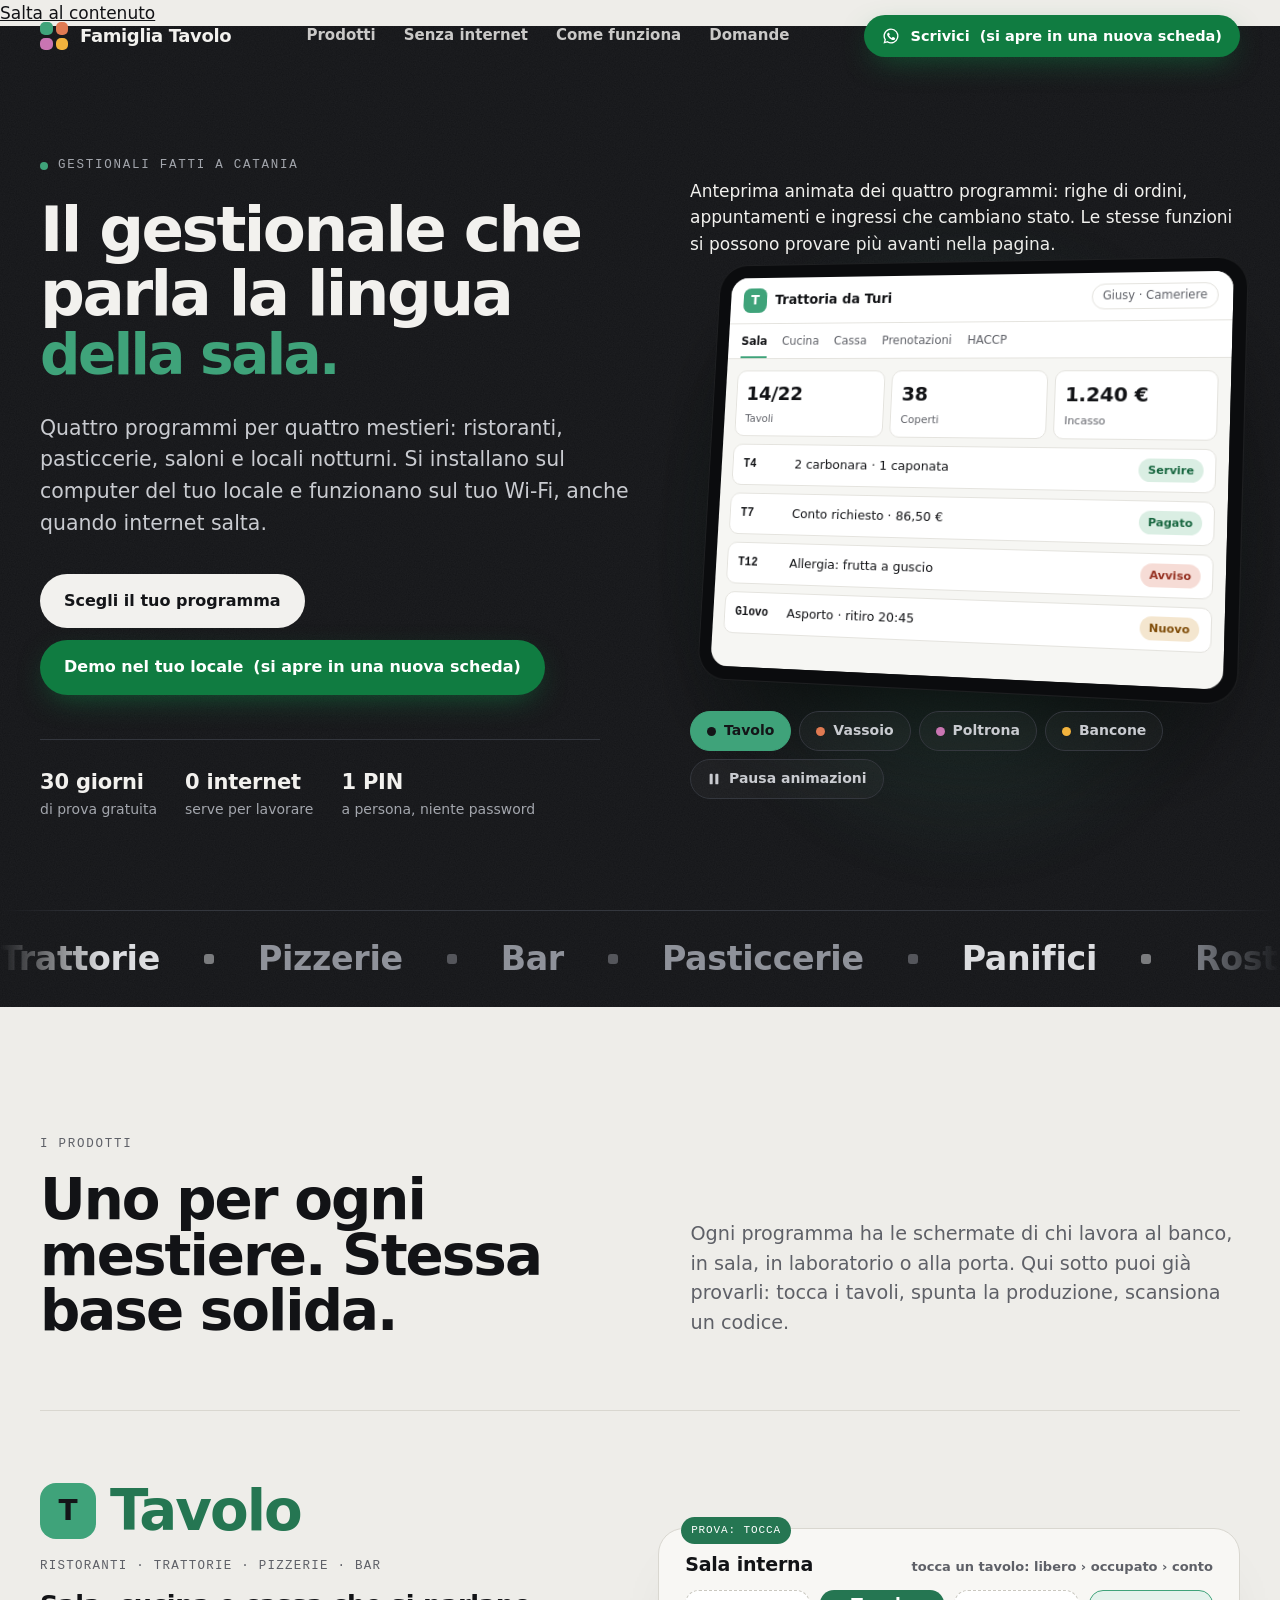
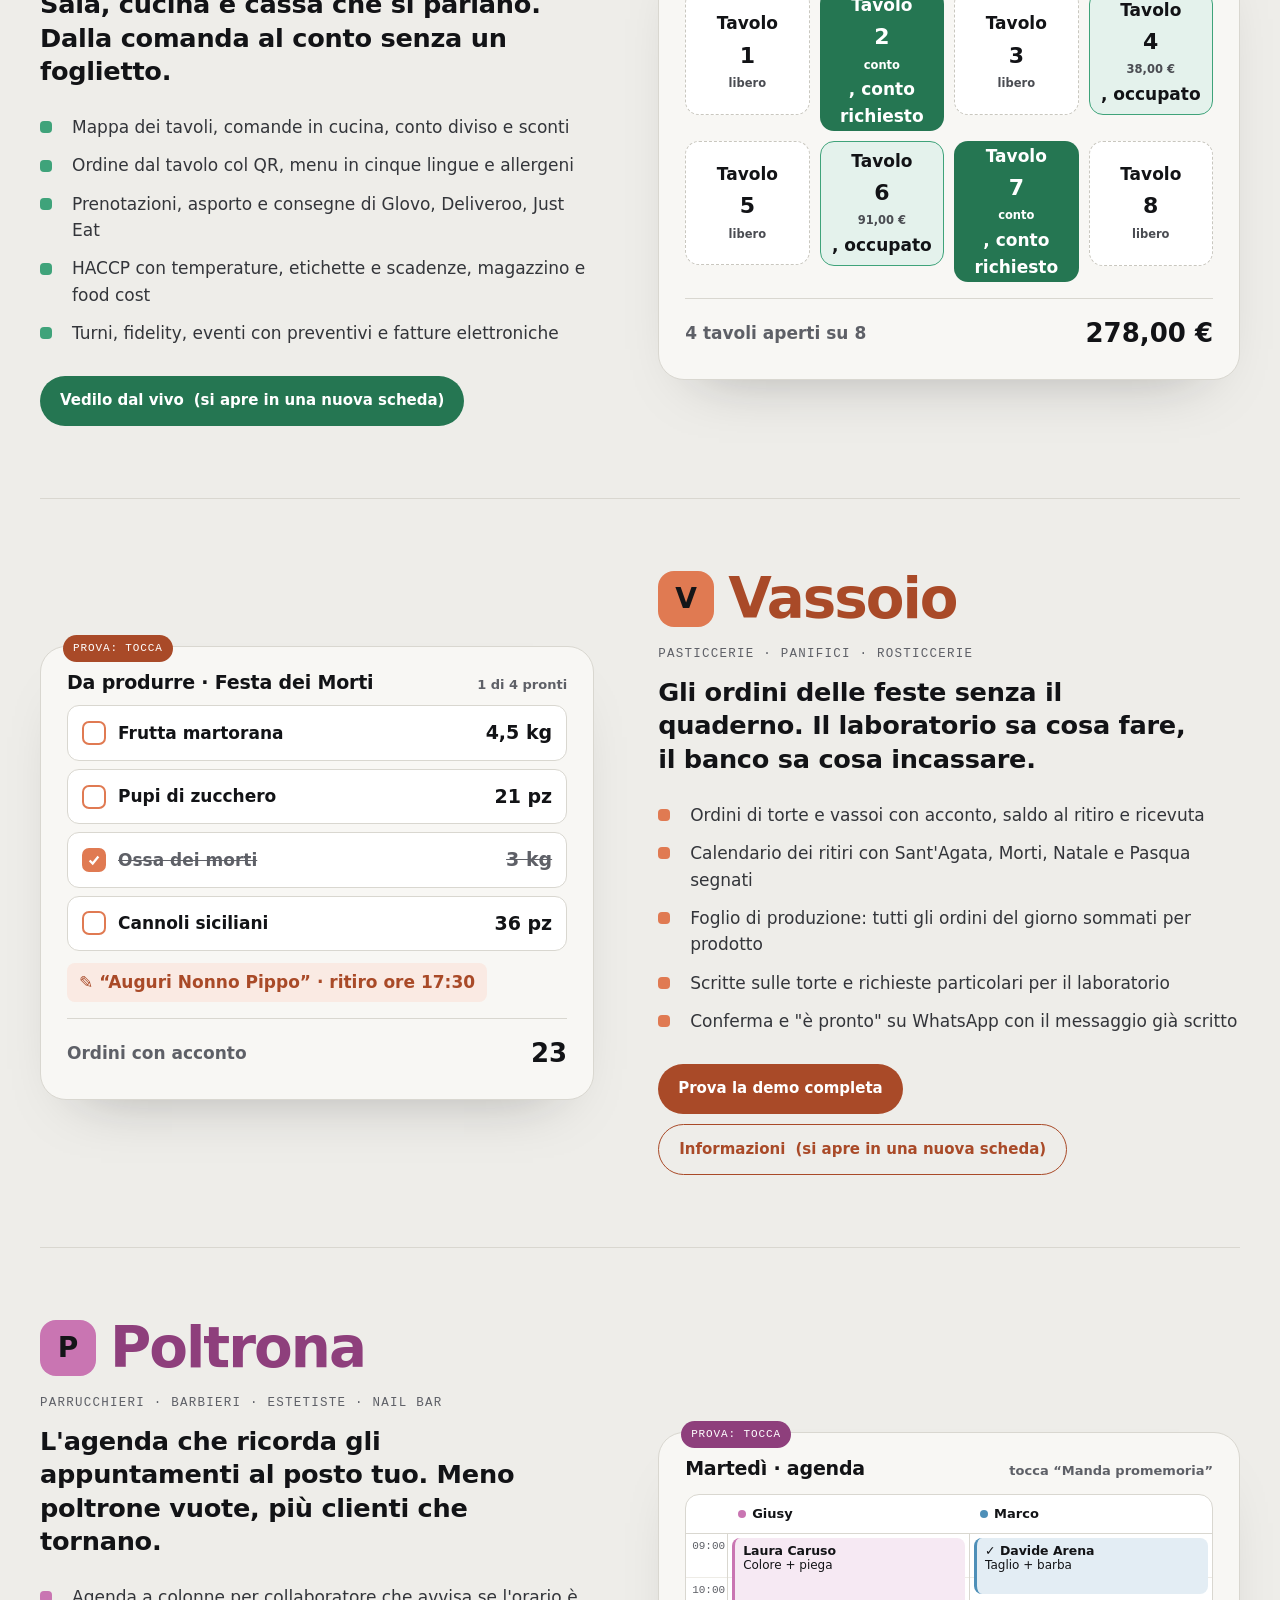
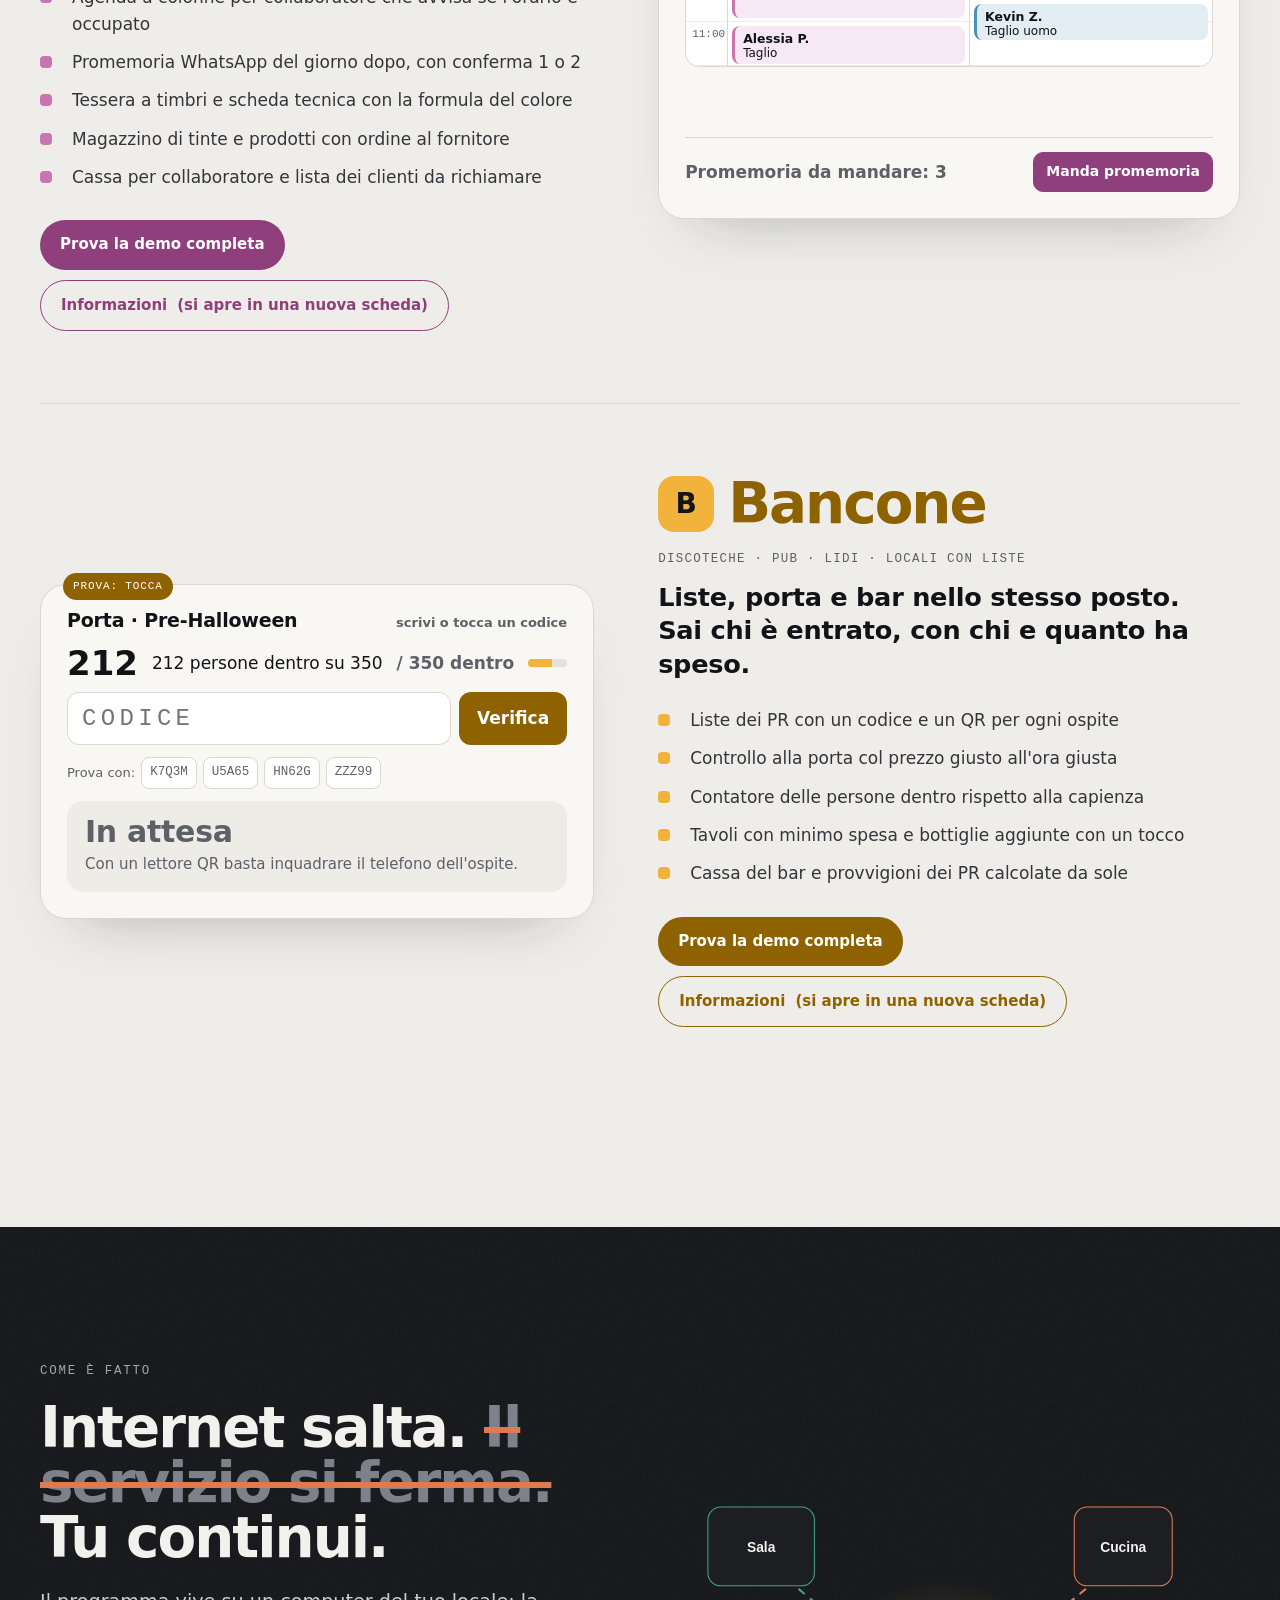
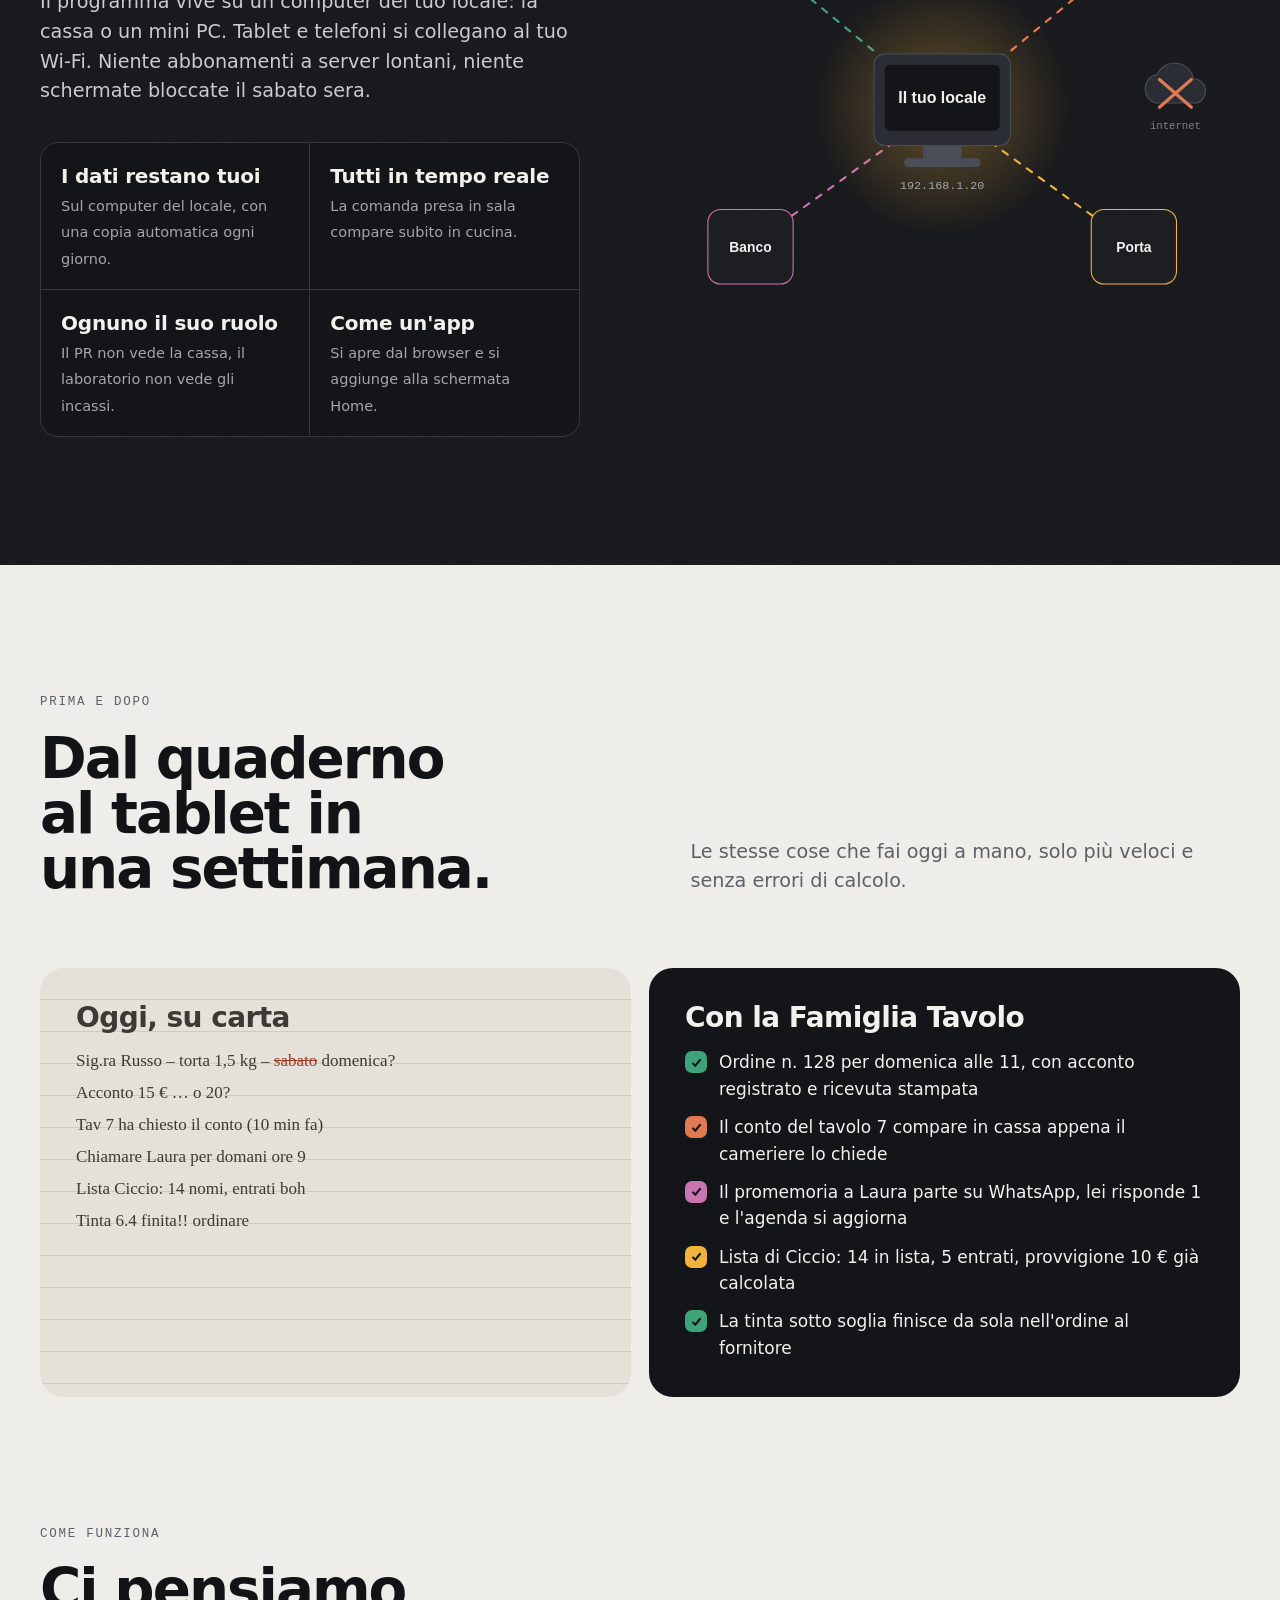
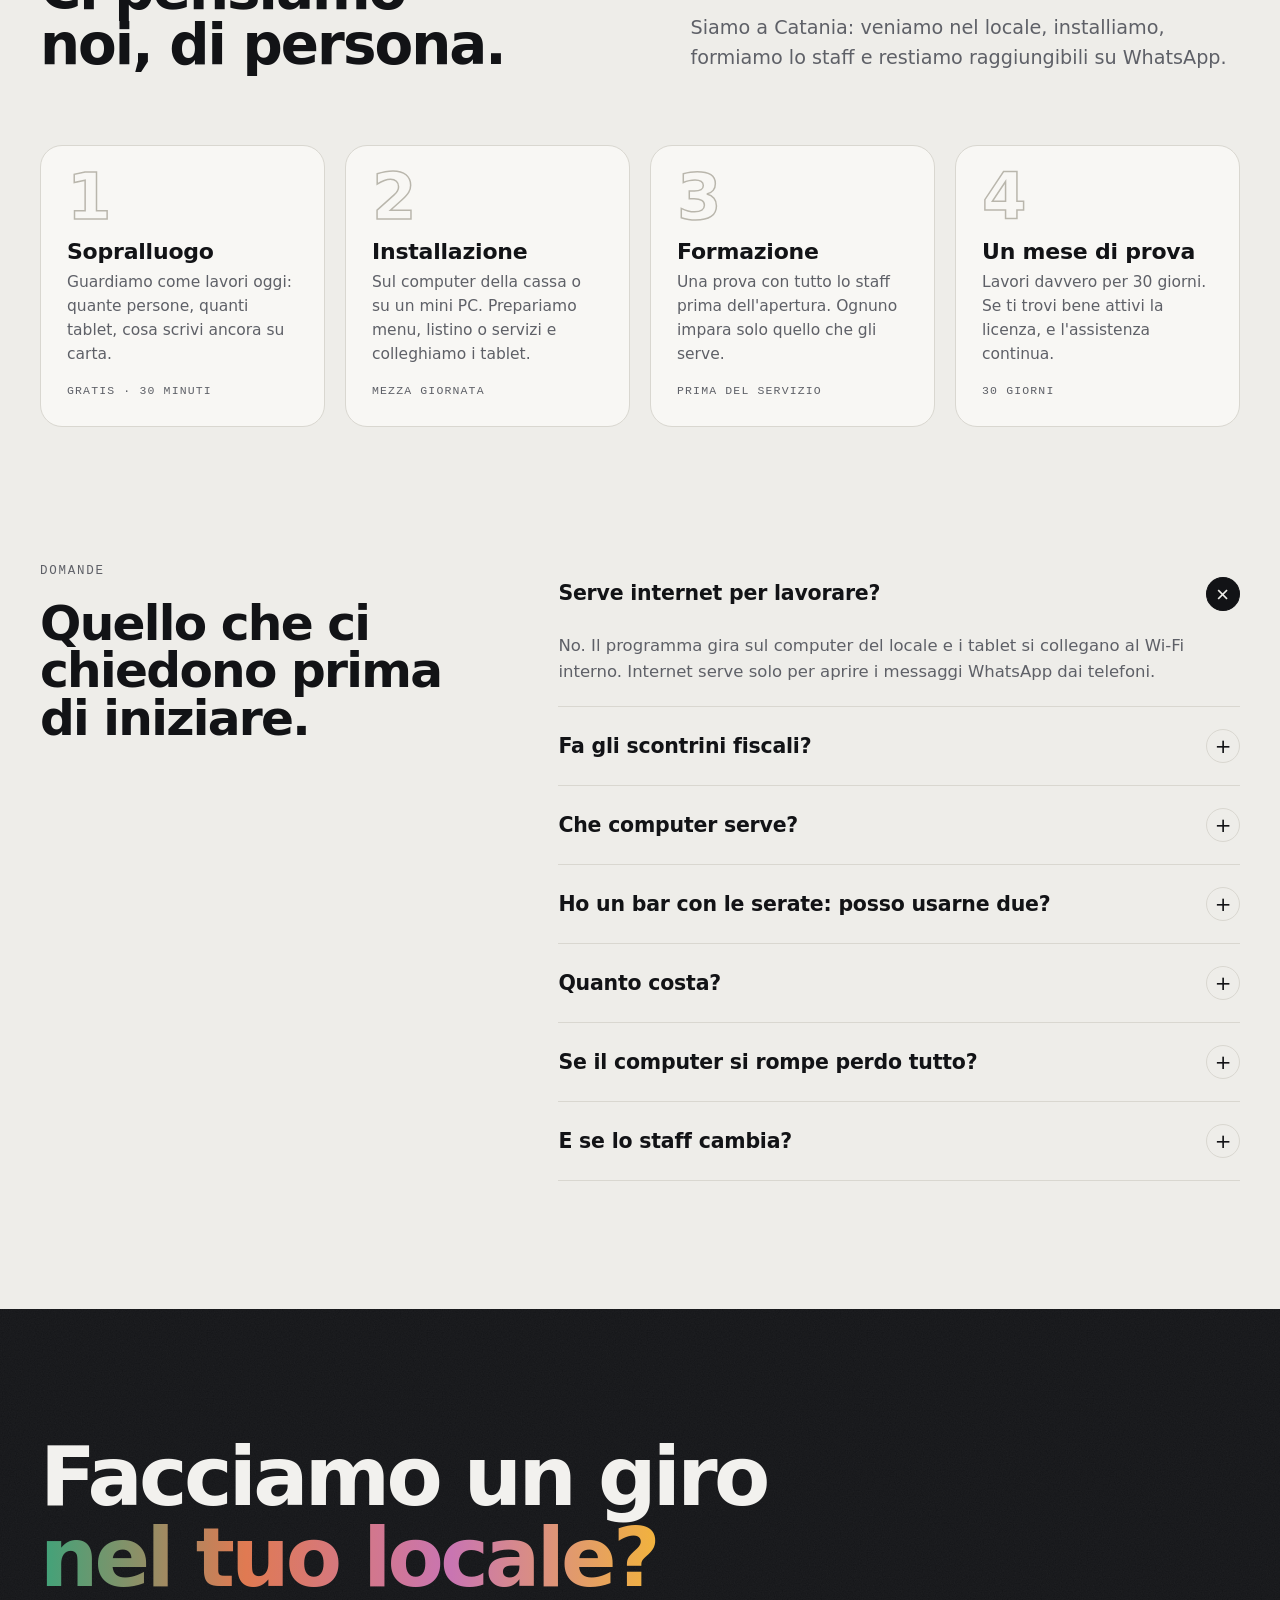
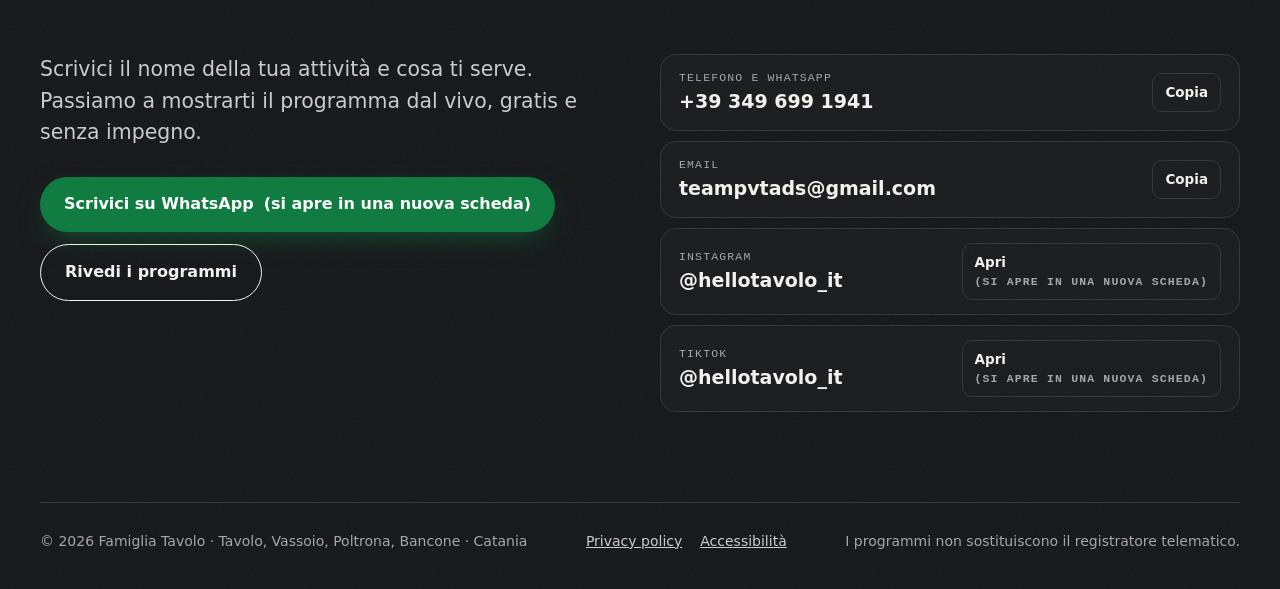
==== commit a33982bc: "Add files via upload" ====
--- a/index.html
+++ b/index.html
@@ -11,11 +11,11 @@
 <meta property="og:description" content="Quattro gestionali per quattro mestieri. Installazione e assistenza a Catania. 30 giorni di prova.">
 <meta property="og:locale" content="it_IT">
 <link rel="icon" href="data:image/svg+xml,%3Csvg xmlns='http://www.w3.org/2000/svg' viewBox='0 0 64 64'%3E%3Crect width='64' height='64' rx='14' fill='%23141518'/%3E%3Crect x='12' y='12' width='18' height='18' rx='5' fill='%233FA37A'/%3E%3Crect x='34' y='12' width='18' height='18' rx='5' fill='%23E07A52'/%3E%3Crect x='12' y='34' width='18' height='18' rx='5' fill='%23C975B2'/%3E%3Crect x='34' y='34' width='18' height='18' rx='5' fill='%23F2B33D'/%3E%3C/svg%3E">
-<link rel="preconnect" href="https://fonts.googleapis.com">
-<link rel="preconnect" href="https://fonts.gstatic.com" crossorigin>
-<link rel="stylesheet" href="https://fonts.googleapis.com/css2?family=Syne:wght@600;700;800&family=Hanken+Grotesk:wght@400;500;600;700&family=JetBrains+Mono:wght@500;700&display=swap">
+<link rel="stylesheet" href="assets/font.css">
+<link rel="stylesheet" href="assets/accessibilita.css">
+<script src="assets/accessibilita.js"></script>
 <script type="application/ld+json">
-{"@context":"https://schema.org","@type":"Organization","name":"Famiglia Tavolo","areaServed":"Catania","telephone":"+39 349 699 1941","email":"teampvtads@gmail.com","sameAs":["https://www.instagram.com/hellotavolo/","https://www.tiktok.com/@hellotavolo_it"],
+{"@context":"https://schema.org","@type":"Organization","name":"Famiglia Tavolo","areaServed":"Catania","telephone":"+39 349 699 1941","email":"teampvtads@gmail.com","sameAs":["https://www.instagram.com/hellotavolo_it/","https://www.tiktok.com/@hellotavolo_it"],
 "makesOffer":[{"@type":"Offer","itemOffered":{"@type":"SoftwareApplication","name":"Tavolo","applicationCategory":"BusinessApplication"}},{"@type":"Offer","itemOffered":{"@type":"SoftwareApplication","name":"Vassoio","applicationCategory":"BusinessApplication"}},{"@type":"Offer","itemOffered":{"@type":"SoftwareApplication","name":"Poltrona","applicationCategory":"BusinessApplication"}},{"@type":"Offer","itemOffered":{"@type":"SoftwareApplication","name":"Bancone","applicationCategory":"BusinessApplication"}}]}
 </script>
 <style>
@@ -26,7 +26,7 @@
   --ink:#121316; --muto:#5E6067; --muto-s:#A3A6AD;
   --tavolo:#3FA37A; --vassoio:#E07A52; --poltrona:#C975B2; --bancone:#F2B33D;
   --tavolo-d:#257652; --vassoio-d:#A94A28; --poltrona-d:#8E3F7C; --bancone-d:#8F6200;
-  --wa:#1FA855;
+  --wa:#107C41;
   --display:"Syne","Arial Black",system-ui,sans-serif;
   --body:"Hanken Grotesk",system-ui,-apple-system,"Segoe UI",Roboto,sans-serif;
   --mono:"JetBrains Mono",ui-monospace,Menlo,Consolas,monospace;
@@ -39,7 +39,6 @@
 img,svg{max-width:100%}
 a{color:inherit}
 button{font:inherit;color:inherit}
-:focus-visible{outline:2px solid var(--bancone);outline-offset:3px;border-radius:6px}
 .wrap{max-width:1240px;margin:0 auto;padding-left:var(--gut);padding-right:max(20px,env(safe-area-inset-right,0px))}
 h1,h2,h3,h4{font-family:var(--display);margin:0;line-height:.98;letter-spacing:-.02em;text-wrap:balance}
 p{margin:0}
@@ -50,7 +49,7 @@
 .btn{display:inline-flex;align-items:center;gap:10px;border-radius:999px;padding:15px 24px;font-weight:700;font-size:16px;text-decoration:none;border:0;cursor:pointer;transition:transform .2s var(--ease),background .2s,box-shadow .2s;white-space:nowrap}
 .btn:hover{transform:translateY(-2px)}
 .btn-chiaro{background:#F2F1EE;color:var(--lava)}
-.btn-wa{background:var(--wa);color:#fff;box-shadow:0 10px 30px -10px rgba(31,168,85,.7)}
+.btn-wa{background:var(--wa);color:#fff;box-shadow:0 10px 30px -10px rgba(16,124,65,.7)}
 .btn-linea{border:1.5px solid currentColor;background:transparent}
 .btn svg{width:18px;height:18px;flex:none}
 
@@ -58,14 +57,25 @@
 .nav{position:fixed;top:0;left:0;right:0;z-index:50;padding-top:env(safe-area-inset-top,0px);transition:background .3s,backdrop-filter .3s,border-color .3s;border-bottom:1px solid transparent}
 .nav.su{background:rgba(20,21,24,.78);backdrop-filter:blur(14px) saturate(1.4);-webkit-backdrop-filter:blur(14px) saturate(1.4);border-color:rgba(255,255,255,.08)}
 .nav .wrap{display:flex;align-items:center;justify-content:space-between;gap:20px;height:72px;color:#F2F1EE}
-.marchio{display:flex;align-items:center;gap:12px;text-decoration:none;font-family:var(--display);font-weight:800;font-size:20px;letter-spacing:-.01em}
+.marchio{display:flex;align-items:center;gap:12px;text-decoration:none;font-family:var(--display);font-weight:800;font-size:18px;letter-spacing:-.02em;white-space:nowrap}
 .quad{display:grid;grid-template-columns:1fr 1fr;gap:3px;width:28px;height:28px;flex:none}
 .quad i{border-radius:5px;transition:transform .4s var(--ease)}
 .marchio:hover .quad i:nth-child(1){transform:translate(-2px,-2px)}.marchio:hover .quad i:nth-child(2){transform:translate(2px,-2px)}.marchio:hover .quad i:nth-child(3){transform:translate(-2px,2px)}.marchio:hover .quad i:nth-child(4){transform:translate(2px,2px)}
-.nav ul{display:flex;gap:28px;list-style:none;margin:0;padding:0;font-weight:600;font-size:15px}
-.nav ul a{text-decoration:none;opacity:.72;transition:opacity .2s}
-.nav ul a:hover{opacity:1}
+.nav .wrap nav ul{display:flex;gap:28px;list-style:none;margin:0;padding:0;font-weight:600;font-size:15px}
+.nav .wrap nav ul a{text-decoration:none;opacity:.82;transition:opacity .2s}
+.nav .wrap nav ul a:hover{opacity:1}
 .nav .btn{padding:10px 18px;font-size:14.5px}
+.menu-btn{display:none;border:1.5px solid rgba(255,255,255,.35);background:transparent;color:#F2F1EE;border-radius:12px;width:46px;height:46px;cursor:pointer;place-items:center}
+.menu-btn svg{width:22px;height:22px}
+.menu-tel{position:fixed;top:calc(72px + env(safe-area-inset-top,0px));left:0;right:0;z-index:49;background:var(--lava);border-bottom:1px solid var(--linea-s);padding:8px var(--gut) 18px}
+.menu-tel ul{list-style:none;margin:0;padding:0;display:grid}
+.menu-tel a{display:block;padding:14px 4px;color:#F2F1EE;text-decoration:none;font-family:var(--display);font-weight:700;font-size:22px;border-bottom:1px solid var(--linea-s)}
+.destra{display:flex;gap:10px;align-items:center}
+.pausa{border:1px solid var(--linea-s);background:transparent;color:#C9CBD0;border-radius:99px;padding:8px 14px;font-weight:700;font-size:14px;cursor:pointer;display:flex;align-items:center;gap:8px}
+.pausa svg{width:14px;height:14px}
+html.pausa .nastro .scorre{animation-play-state:paused}
+.legali{display:flex;gap:18px;flex-wrap:wrap}
+.legali a{color:#C9CBD0}
 
 /* ---------- apertura ---------- */
 .hero{padding-top:calc(130px + env(safe-area-inset-top,0px));padding-bottom:0;overflow:hidden}
@@ -73,14 +83,14 @@
 .hero .eyebrow{color:var(--muto-s);display:flex;align-items:center;gap:10px}
 .hero .eyebrow .pt{width:8px;height:8px;border-radius:50%;background:var(--tavolo);box-shadow:0 0 0 0 var(--tavolo);animation:pulsa 2s infinite}
 @keyframes pulsa{70%{box-shadow:0 0 0 10px transparent}100%{box-shadow:0 0 0 0 transparent}}
-.hero h1{font-size:clamp(42px,6.4vw,92px);font-weight:800;margin-top:22px;letter-spacing:-.035em}
+.hero h1{font-size:clamp(34px,4.9vw,72px);font-weight:800;margin-top:22px;letter-spacing:-.04em;line-height:1.02}
 .hero h1 .giro{display:block;height:1.08em;overflow:hidden;position:relative;font-size:.9em}
 .hero h1 .giro span{display:inline-block;white-space:nowrap;transition:transform .7s var(--ease),opacity .5s;color:var(--c,var(--tavolo))}
 .hero .sotto{font-size:clamp(18px,1.6vw,21px);color:#C9CBD0;max-width:52ch;margin-top:26px}
 .hero .azioni{display:flex;gap:12px;flex-wrap:wrap;margin-top:34px}
 .prove{display:flex;gap:28px;flex-wrap:wrap;margin-top:44px;padding-top:26px;border-top:1px solid var(--linea-s);max-width:560px}
 .prove div{font-size:14px;color:var(--muto-s)}
-.prove b{display:block;font-family:var(--display);font-size:24px;color:#F2F1EE;letter-spacing:-.01em}
+.prove b{display:block;font-family:var(--display);font-size:21px;color:#F2F1EE;letter-spacing:-.01em}
 
 /* tablet */
 .scena{perspective:1600px;position:relative;min-width:0}
@@ -91,21 +101,21 @@
 .s-barra{display:flex;align-items:center;gap:9px;padding:11px 14px;background:#fff;border-bottom:1px solid #E4E3DE}
 .s-logo{width:26px;height:26px;border-radius:8px;background:var(--c);color:#fff;display:grid;place-items:center;font-family:var(--display);font-weight:800;font-size:14px;transition:background .5s}
 .s-barra b{font-size:14px}
-.s-barra .s-ut{margin-left:auto;font-size:11.5px;color:#777;border:1px solid #E4E3DE;border-radius:99px;padding:3px 10px}
-.s-tabs{display:flex;gap:16px;padding:9px 14px 0;background:#fff;border-bottom:1px solid #E4E3DE;font-size:12px;color:#888;white-space:nowrap;overflow:hidden}
+.s-barra .s-ut{margin-left:auto;font-size:11.5px;color:#5E6067;border:1px solid #E4E3DE;border-radius:99px;padding:3px 10px}
+.s-tabs{display:flex;gap:16px;padding:9px 14px 0;background:#fff;border-bottom:1px solid #E4E3DE;font-size:12px;color:#5E6067;white-space:nowrap;overflow:hidden}
 .s-tabs i{font-style:normal;padding-bottom:8px}
 .s-tabs i.on{color:var(--ink);font-weight:700;box-shadow:inset 0 -2px 0 var(--c)}
 .s-corpo{padding:12px;display:grid;gap:8px;align-content:start;flex:1;overflow:hidden}
 .s-kp{display:grid;grid-template-columns:repeat(3,1fr);gap:7px}
 .s-kp div{background:#fff;border:1px solid #E4E3DE;border-radius:10px;padding:8px 10px}
 .s-kp b{display:block;font-family:var(--display);font-size:20px;font-variant-numeric:tabular-nums;letter-spacing:-.01em}
-.s-kp span{font-size:11px;color:#888}
+.s-kp span{font-size:11px;color:#5E6067}
 .s-riga{background:#fff;border:1px solid #E4E3DE;border-radius:10px;padding:9px 11px;display:flex;align-items:center;gap:10px;opacity:0;transform:translateY(8px);transition:opacity .45s,transform .45s var(--ease)}
 .s-riga.vista{opacity:1;transform:none}
 .s-riga .o{font-family:var(--mono);font-weight:700;font-size:12px;min-width:46px}
 .s-riga .m{flex:1;min-width:0;white-space:nowrap;overflow:hidden;text-overflow:ellipsis}
 .chip{font-size:11px;font-weight:700;border-radius:99px;padding:3px 9px;white-space:nowrap;transition:background .35s,color .35s}
-.chip.att{background:#F4E6CF;color:#9A5D0C}.chip.ok{background:#DAEEE3;color:#1F7A4E}.chip.info{background:#DFE8F4;color:#2D5B8A}.chip.no{background:#F6DCD6;color:#B3402F}
+.chip.att{background:#F4E6CF;color:#7F4C08}.chip.ok{background:#DAEEE3;color:#17663F}.chip.info{background:#DFE8F4;color:#24507D}.chip.no{background:#F6DCD6;color:#963223}
 .sel-prod{display:flex;gap:8px;margin-top:22px;position:relative;z-index:2;flex-wrap:wrap}
 .sel-prod button{border:1px solid var(--linea-s);background:rgba(255,255,255,.03);color:#C9CBD0;border-radius:99px;padding:8px 16px;font-weight:700;font-size:14px;cursor:pointer;display:flex;align-items:center;gap:8px;transition:all .25s}
 .sel-prod button i{width:9px;height:9px;border-radius:50%;background:var(--c)}
@@ -114,7 +124,7 @@
 
 /* nastro dei mestieri */
 .nastro{margin-top:90px;border-top:1px solid var(--linea-s);overflow:hidden;padding-block:22px;mask-image:linear-gradient(90deg,transparent,#000 8%,#000 92%,transparent)}
-.nastro .scorre{display:flex;gap:44px;width:max-content;animation:scorri 38s linear infinite;font-family:var(--display);font-weight:700;font-size:clamp(22px,2.6vw,34px);letter-spacing:-.01em;color:#6B6E76}
+.nastro .scorre{display:flex;gap:44px;width:max-content;animation:scorri 38s linear infinite;font-family:var(--display);font-weight:700;font-size:clamp(22px,2.6vw,34px);letter-spacing:-.01em;color:#8F929A}
 .nastro .scorre span{display:flex;align-items:center;gap:44px;white-space:nowrap}
 .nastro .scorre span::after{content:"";width:10px;height:10px;border-radius:3px;background:currentColor;opacity:.5}
 .nastro .scorre span:nth-child(4n+1){color:#DCDDE0}
@@ -123,7 +133,7 @@
 /* ---------- sezioni ---------- */
 section{padding-block:clamp(80px,10vw,140px)}
 .testa{display:grid;grid-template-columns:minmax(0,1fr) minmax(0,.9fr);gap:40px;align-items:end;margin-bottom:clamp(40px,6vw,72px)}
-.testa h2{font-size:clamp(38px,5.6vw,76px);font-weight:800}
+.testa h2{font-size:clamp(32px,4.4vw,60px);font-weight:800;letter-spacing:-.035em}
 .testa p{font-size:clamp(17px,1.5vw,20px);color:var(--muto);max-width:48ch}
 .testa .eyebrow{color:var(--muto);margin-bottom:18px;display:block}
 
@@ -132,8 +142,8 @@
 .prodotto:nth-of-type(even) .p-testo{order:2}
 .p-testo{min-width:0}
 .p-testo .nome{display:flex;align-items:center;gap:14px}
-.p-ic{width:56px;height:56px;border-radius:16px;background:var(--c);color:#fff;display:grid;place-items:center;font-family:var(--display);font-weight:800;font-size:28px;flex:none}
-.p-testo h3{font-size:clamp(44px,5.4vw,72px);font-weight:800;color:var(--cd)}
+.p-ic{width:56px;height:56px;border-radius:16px;background:var(--c);color:var(--lava);display:grid;place-items:center;font-family:var(--display);font-weight:800;font-size:28px;flex:none}
+.p-testo h3{font-size:clamp(38px,4.4vw,58px);font-weight:800;color:var(--cd);letter-spacing:-.035em}
 .p-testo .per{font-family:var(--mono);font-size:12.5px;letter-spacing:.1em;text-transform:uppercase;color:var(--muto);margin-top:18px}
 .p-testo .frase{font-size:clamp(20px,2vw,26px);font-weight:600;line-height:1.3;margin-top:12px;max-width:30ch;letter-spacing:-.01em}
 .p-testo ul{list-style:none;margin:26px 0 0;padding:0;display:grid;gap:12px}
@@ -153,9 +163,9 @@
 .mappa{display:grid;grid-template-columns:repeat(4,minmax(0,1fr));gap:10px;margin-top:16px}
 .tav{aspect-ratio:1;border-radius:14px;border:1.5px dashed #C9C7BF;background:#fff;display:flex;flex-direction:column;justify-content:center;align-items:center;gap:2px;cursor:pointer;transition:all .25s var(--ease);font-weight:700}
 .tav b{font-family:var(--display);font-size:22px}
-.tav small{font-size:11.5px;color:var(--muto);font-weight:600}
+.tav small{font-size:11.5px;color:#4A4C52;font-weight:600}
 .tav.occ{border:1.5px solid var(--c);background:color-mix(in srgb,var(--c) 14%,#fff)}
-.tav.conto{background:var(--c);color:#fff;border-color:var(--c)}.tav.conto small{color:#fff}
+.tav.conto{background:var(--cd);color:#fff;border-color:var(--cd)}.tav.conto small{color:#fff}
 .tav:hover{transform:translateY(-2px)}
 .barra-tot{display:flex;justify-content:space-between;align-items:center;margin-top:16px;padding-top:14px;border-top:1px solid var(--linea);font-weight:600;color:var(--muto);gap:10px;flex-wrap:wrap}
 .barra-tot b{font-family:var(--display);font-size:26px;color:var(--ink);font-variant-numeric:tabular-nums}
@@ -187,6 +197,7 @@
 .codice input:focus{outline:none;border-color:var(--c)}
 .codice button{border:0;border-radius:12px;background:var(--cd);color:#fff;font-weight:700;padding:0 18px;cursor:pointer}
 .esempi{display:flex;gap:6px;flex-wrap:wrap;font-size:13px;color:var(--muto);align-items:center}
+.esempi button{min-height:32px}
 .esempi button{font-family:var(--mono);font-size:12.5px;border:1px solid var(--linea);background:#fff;border-radius:8px;padding:4px 8px;cursor:pointer}
 .esito{border-radius:16px;padding:16px 18px;transition:background .3s}
 .esito strong{font-family:var(--display);font-size:30px;display:block;letter-spacing:-.01em;line-height:1}
@@ -201,7 +212,7 @@
 
 /* senza internet */
 .rete{display:grid;grid-template-columns:minmax(0,.95fr) minmax(0,1.05fr);gap:clamp(30px,5vw,80px);align-items:center}
-.rete h2{font-size:clamp(40px,5.6vw,78px);font-weight:800}
+.rete h2{font-size:clamp(32px,4.4vw,60px);font-weight:800;letter-spacing:-.035em}
 .rete h2 s{text-decoration-thickness:6px;text-decoration-color:var(--vassoio);color:#7E818A}
 .rete p.lead{font-size:clamp(17px,1.5vw,20px);color:#C9CBD0;margin-top:22px;max-width:46ch}
 .schema{width:100%;height:auto;display:block}
@@ -228,14 +239,14 @@
 /* passi */
 .passi{display:grid;grid-template-columns:repeat(4,minmax(0,1fr));gap:20px;counter-reset:p}
 .passo{background:var(--carta);border:1px solid var(--linea);border-radius:22px;padding:26px;position:relative;overflow:hidden}
-.passo .num{font-family:var(--display);font-weight:800;font-size:76px;line-height:.8;color:transparent;-webkit-text-stroke:1.5px #B9B6AC}
+.passo .num{font-family:var(--display);font-weight:800;font-size:64px;line-height:.8;color:transparent;-webkit-text-stroke:1.5px #B9B6AC}
 .passo h3{font-size:22px;margin:18px 0 8px;letter-spacing:-.01em}
 .passo p{color:var(--muto);font-size:15.5px}
 .passo .quando{font-family:var(--mono);font-size:11.5px;letter-spacing:.1em;text-transform:uppercase;color:var(--muto);margin-top:16px}
 
 /* domande */
 .faq{display:grid;grid-template-columns:minmax(0,.8fr) minmax(0,1.2fr);gap:clamp(30px,5vw,80px)}
-.faq h2{font-size:clamp(38px,5vw,66px);font-weight:800}
+.faq h2{font-size:clamp(30px,3.8vw,52px);font-weight:800;letter-spacing:-.035em}
 details{border-bottom:1px solid var(--linea)}
 details summary{cursor:pointer;list-style:none;display:flex;justify-content:space-between;align-items:center;gap:20px;padding-block:22px;font-weight:700;font-size:clamp(18px,1.6vw,21px);letter-spacing:-.01em}
 details summary::-webkit-details-marker{display:none}
@@ -246,7 +257,7 @@
 
 /* chiusura */
 .finale{text-align:left}
-.finale h2{font-size:clamp(48px,8.4vw,128px);font-weight:800;letter-spacing:-.04em}
+.finale h2{font-size:clamp(38px,6.4vw,96px);font-weight:800;letter-spacing:-.045em}
 .finale h2 em{font-style:normal;background:linear-gradient(90deg,var(--tavolo),var(--vassoio),var(--poltrona),var(--bancone));-webkit-background-clip:text;background-clip:text;color:transparent}
 .finale .riga{display:grid;grid-template-columns:minmax(0,1fr) minmax(0,1fr);gap:40px;margin-top:56px;align-items:start}
 .finale .sotto{font-size:clamp(18px,1.6vw,21px);color:#C9CBD0;max-width:44ch}
@@ -256,7 +267,7 @@
 .recapito b{font-size:19px;font-variant-numeric:tabular-nums;user-select:all}
 .recapito .az{border:1px solid var(--linea-s);background:transparent;border-radius:10px;padding:8px 12px;font-weight:700;font-size:13.5px;cursor:pointer;text-decoration:none;color:#F2F1EE}
 footer{border-top:1px solid var(--linea-s);margin-top:90px;padding-block:28px calc(36px + env(safe-area-inset-bottom,0px));display:flex;justify-content:space-between;gap:20px;flex-wrap:wrap;color:var(--muto-s);font-size:14px}
-.wa-fisso{position:fixed;right:max(18px,env(safe-area-inset-right,0px));bottom:calc(18px + env(safe-area-inset-bottom,0px));z-index:40;width:58px;height:58px;border-radius:50%;background:var(--wa);display:grid;place-items:center;box-shadow:0 14px 30px -10px rgba(0,0,0,.45);transition:transform .25s var(--ease),opacity .3s;opacity:0;pointer-events:none}
+.wa-fisso{position:fixed;right:max(18px,env(safe-area-inset-right,0px));bottom:calc(18px + env(safe-area-inset-bottom,0px));z-index:40;width:clamp(50px,13vw,58px);height:clamp(50px,13vw,58px);border-radius:50%;background:var(--wa);display:grid;place-items:center;box-shadow:0 14px 30px -10px rgba(0,0,0,.45);transition:transform .25s var(--ease),opacity .3s;opacity:0;pointer-events:none}
 .wa-fisso.su{opacity:1;pointer-events:auto}
 .wa-fisso:hover{transform:scale(1.06)}
 .wa-fisso svg{width:28px;height:28px}
@@ -269,13 +280,15 @@
   .hero-grid,.testa,.prodotto,.rete,.faq,.finale .riga{grid-template-columns:minmax(0,1fr)}
   .prodotto:nth-of-type(even) .p-testo{order:0}
   .passi{grid-template-columns:1fr 1fr}
-  .nav ul{display:none}
+  .nav .wrap nav ul{display:none}
+  .menu-btn{display:grid}
   .tablet{transform:rotateY(-6deg) rotateX(4deg)}
 }
 @media (max-width:640px){
   body{font-size:16px}
+  .marchio{font-size:16px}.marchio .quad{width:24px;height:24px}
   .confronto,.passi,.punti{grid-template-columns:minmax(0,1fr)}
-  .nav .btn span{display:none}.nav .btn{padding:10px 12px}
+  .nav .btn span{display:none}.nav .btn{padding:10px 12px;min-height:46px}
   .mappa{grid-template-columns:repeat(4,minmax(0,1fr));gap:7px}.tav b{font-size:18px}
   .hero{padding-top:calc(104px + env(safe-area-inset-top,0px))}
   .schermo{aspect-ratio:auto;min-height:330px}
@@ -288,24 +301,27 @@
 }
 </style>
 </head>
-<body>
+<body data-radice="">
 <script>document.documentElement.classList.add("js")</script>
+<a class="salta" href="#inizio">Salta al contenuto</a>
 
 <header class="nav" id="nav">
   <div class="wrap">
     <a class="marchio" href="#inizio" aria-label="Famiglia Tavolo, torna all'inizio"><span class="quad" aria-hidden="true"><i style="background:var(--tavolo)"></i><i style="background:var(--vassoio)"></i><i style="background:var(--poltrona)"></i><i style="background:var(--bancone)"></i></span>Famiglia Tavolo</a>
-    <ul><li><a href="#prodotti">Prodotti</a></li><li><a href="#rete">Senza internet</a></li><li><a href="#metodo">Come funziona</a></li><li><a href="#domande">Domande</a></li></ul>
-    <a class="btn btn-wa" href="https://wa.me/393496991941?text=Ciao!%20Vorrei%20informazioni%20sui%20gestionali%20della%20Famiglia%20Tavolo." target="_blank" rel="noopener"><svg viewBox="0 0 24 24" fill="currentColor" aria-hidden="true"><path d="M12 2a10 10 0 0 0-8.6 15.1L2 22l5-1.3A10 10 0 1 0 12 2Zm0 18.2a8.2 8.2 0 0 1-4.2-1.2l-.3-.2-3 .8.8-2.9-.2-.3A8.2 8.2 0 1 1 12 20.2Zm4.5-6.1c-.2-.1-1.5-.7-1.7-.8-.2-.1-.4-.1-.6.1l-.8 1c-.1.2-.3.2-.5.1a6.7 6.7 0 0 1-3.3-2.9c-.3-.4.3-.4.7-1.4.1-.2 0-.3 0-.4l-.8-1.8c-.2-.5-.4-.4-.6-.4h-.5a1 1 0 0 0-.7.3 3 3 0 0 0-.9 2.2 5.2 5.2 0 0 0 1.1 2.7 11.8 11.8 0 0 0 4.5 4c1.7.7 2.3.8 3.2.6.5-.1 1.5-.6 1.7-1.2.2-.6.2-1.1.1-1.2l-.4-.3Z"/></svg><span>Scrivici</span></a>
+    <nav aria-label="Principale"><ul><li><a href="#prodotti">Prodotti</a></li><li><a href="#rete">Senza internet</a></li><li><a href="#metodo">Come funziona</a></li><li><a href="#domande">Domande</a></li></ul></nav>
+    <div class="destra"><a class="btn btn-wa" aria-label="Scrivici su WhatsApp" href="https://wa.me/393496991941?text=Ciao!%20Vorrei%20informazioni%20sui%20gestionali%20della%20Famiglia%20Tavolo." target="_blank" rel="noopener"><svg viewBox="0 0 24 24" fill="currentColor" aria-hidden="true"><path d="M12 2a10 10 0 0 0-8.6 15.1L2 22l5-1.3A10 10 0 1 0 12 2Zm0 18.2a8.2 8.2 0 0 1-4.2-1.2l-.3-.2-3 .8.8-2.9-.2-.3A8.2 8.2 0 1 1 12 20.2Zm4.5-6.1c-.2-.1-1.5-.7-1.7-.8-.2-.1-.4-.1-.6.1l-.8 1c-.1.2-.3.2-.5.1a6.7 6.7 0 0 1-3.3-2.9c-.3-.4.3-.4.7-1.4.1-.2 0-.3 0-.4l-.8-1.8c-.2-.5-.4-.4-.6-.4h-.5a1 1 0 0 0-.7.3 3 3 0 0 0-.9 2.2 5.2 5.2 0 0 0 1.1 2.7 11.8 11.8 0 0 0 4.5 4c1.7.7 2.3.8 3.2.6.5-.1 1.5-.6 1.7-1.2.2-.6.2-1.1.1-1.2l-.4-.3Z"/></svg><span>Scrivici</span></a>
+    <button class="menu-btn" id="menuBtn" type="button" aria-expanded="false" aria-controls="menuTel"><span class="sr-only">Menu</span><svg viewBox="0 0 24 24" fill="none" stroke="currentColor" stroke-width="2.2" stroke-linecap="round" aria-hidden="true" focusable="false"><path d="M4 7h16M4 12h16M4 17h16"/></svg></button></div>
   </div>
+  <nav class="menu-tel" id="menuTel" aria-label="Menu" hidden><ul><li><a href="#prodotti">Prodotti</a></li><li><a href="#rete">Senza internet</a></li><li><a href="#metodo">Come funziona</a></li><li><a href="#domande">Domande</a></li><li><a href="#contatti">Contatti</a></li></ul></nav>
 </header>
 
-<main id="inizio">
+<main id="inizio" tabindex="-1">
 <div class="lava hero">
   <div class="wrap">
     <div class="hero-grid">
       <div>
         <p class="eyebrow"><span class="pt" aria-hidden="true"></span>Gestionali fatti a Catania</p>
-        <h1>Il gestionale che parla la lingua <span class="giro" aria-live="polite"><span id="giro">della sala.</span></span></h1>
+        <h1>Il gestionale che parla la lingua <span class="giro"><span id="giro">della sala.</span></span></h1>
         <p class="sotto">Quattro programmi per quattro mestieri: ristoranti, pasticcerie, saloni e locali notturni. Si installano sul computer del tuo locale e funzionano sul tuo Wi-Fi, anche quando internet salta.</p>
         <div class="azioni">
           <a class="btn btn-chiaro" href="#prodotti">Scegli il tuo programma</a>
@@ -315,9 +331,11 @@
       </div>
       <div class="scena" id="scena">
         <div class="alone" aria-hidden="true"></div>
-        <div class="tablet"><div class="schermo" id="schermo" aria-label="Anteprima del programma"></div></div>
-        <div class="sel-prod" role="group" aria-label="Guarda un programma">
+        <p class="sr-only">Anteprima animata dei quattro programmi: righe di ordini, appuntamenti e ingressi che cambiano stato. Le stesse funzioni si possono provare più avanti nella pagina.</p>
+        <div class="tablet" aria-hidden="true"><div class="schermo" id="schermo"></div></div>
+        <div class="sel-prod" role="group" aria-label="Scegli il programma da vedere nell'anteprima">
           <button class="t" data-p="t" aria-pressed="true"><i></i>Tavolo</button><button class="v" data-p="v" aria-pressed="false"><i></i>Vassoio</button><button class="p" data-p="p" aria-pressed="false"><i></i>Poltrona</button><button class="b" data-p="b" aria-pressed="false"><i></i>Bancone</button>
+          <button class="pausa" id="pausa" type="button" aria-pressed="false"><svg viewBox="0 0 16 16" fill="currentColor" aria-hidden="true" focusable="false"><rect x="3" y="2" width="3.5" height="12" rx="1"/><rect x="9.5" y="2" width="3.5" height="12" rx="1"/></svg><span>Pausa animazioni</span></button>
         </div>
       </div>
     </div>
@@ -337,7 +355,7 @@
         <ul><li>Mappa dei tavoli, comande in cucina, conto diviso e sconti</li><li>Ordine dal tavolo col QR, menu in cinque lingue e allergeni</li><li>Prenotazioni, asporto e consegne di Glovo, Deliveroo, Just Eat</li><li>HACCP con temperature, etichette e scadenze, magazzino e food cost</li><li>Turni, fidelity, eventi con preventivi e fatture elettroniche</li></ul>
         <div class="p-azioni"><a class="btn pieno" href="https://wa.me/393496991941?text=Ciao!%20Vorrei%20vedere%20Tavolo%20dal%20vivo." target="_blank" rel="noopener">Vedilo dal vivo</a></div>
       </div>
-      <div class="prova" id="provaT"></div>
+      <div class="prova" id="provaT" role="group" aria-label="Prova la sala di Tavolo"></div><p class="sr-only" style="position:absolute" id="annT" role="status" aria-live="polite"></p>
     </article>
 
     <article class="prodotto v entra" id="vassoio">
@@ -348,7 +366,7 @@
         <ul><li>Ordini di torte e vassoi con acconto, saldo al ritiro e ricevuta</li><li>Calendario dei ritiri con Sant'Agata, Morti, Natale e Pasqua segnati</li><li>Foglio di produzione: tutti gli ordini del giorno sommati per prodotto</li><li>Scritte sulle torte e richieste particolari per il laboratorio</li><li>Conferma e "è pronto" su WhatsApp con il messaggio già scritto</li></ul>
         <div class="p-azioni"><a class="btn pieno" href="demo/vassoio.html">Prova la demo completa</a><a class="btn btn-linea" href="https://wa.me/393496991941?text=Ciao!%20Vorrei%20informazioni%20su%20Vassoio." target="_blank" rel="noopener">Informazioni</a></div>
       </div>
-      <div class="prova" id="provaV"></div>
+      <div class="prova" id="provaV" role="group" aria-label="Prova la produzione di Vassoio"></div><p class="sr-only" style="position:absolute" id="annV" role="status" aria-live="polite"></p>
     </article>
 
     <article class="prodotto p entra" id="poltrona">
@@ -359,7 +377,7 @@
         <ul><li>Agenda a colonne per collaboratore che avvisa se l'orario è occupato</li><li>Promemoria WhatsApp del giorno dopo, con conferma 1 o 2</li><li>Tessera a timbri e scheda tecnica con la formula del colore</li><li>Magazzino di tinte e prodotti con ordine al fornitore</li><li>Cassa per collaboratore e lista dei clienti da richiamare</li></ul>
         <div class="p-azioni"><a class="btn pieno" href="demo/poltrona.html">Prova la demo completa</a><a class="btn btn-linea" href="https://wa.me/393496991941?text=Ciao!%20Vorrei%20informazioni%20su%20Poltrona." target="_blank" rel="noopener">Informazioni</a></div>
       </div>
-      <div class="prova" id="provaP"></div>
+      <div class="prova" id="provaP" role="group" aria-label="Prova l'agenda di Poltrona"></div><p class="sr-only" style="position:absolute" id="annP" role="status" aria-live="polite"></p>
     </article>
 
     <article class="prodotto b entra" id="bancone">
@@ -370,7 +388,7 @@
         <ul><li>Liste dei PR con un codice e un QR per ogni ospite</li><li>Controllo alla porta col prezzo giusto all'ora giusta</li><li>Contatore delle persone dentro rispetto alla capienza</li><li>Tavoli con minimo spesa e bottiglie aggiunte con un tocco</li><li>Cassa del bar e provvigioni dei PR calcolate da sole</li></ul>
         <div class="p-azioni"><a class="btn pieno" href="demo/bancone.html">Prova la demo completa</a><a class="btn btn-linea" href="https://wa.me/393496991941?text=Ciao!%20Vorrei%20informazioni%20su%20Bancone." target="_blank" rel="noopener">Informazioni</a></div>
       </div>
-      <div class="prova" id="provaB"></div>
+      <div class="prova" id="provaB" role="group" aria-label="Prova la porta di Bancone"></div><p class="sr-only" style="position:absolute" id="annB" role="status" aria-live="polite"></p>
     </article>
   </div>
 </section>
@@ -471,28 +489,36 @@
         <div class="entra"><p class="sotto">Scrivici il nome della tua attività e cosa ti serve. Passiamo a mostrarti il programma dal vivo, gratis e senza impegno.</p>
           <div style="display:flex;gap:12px;flex-wrap:wrap;margin-top:28px"><a class="btn btn-wa" href="https://wa.me/393496991941?text=Ciao!%20Vorrei%20una%20demo%20dal%20vivo%20nel%20mio%20locale." target="_blank" rel="noopener">Scrivici su WhatsApp</a><a class="btn btn-linea" href="#prodotti" style="color:#F2F1EE">Rivedi i programmi</a></div></div>
         <div class="recapiti entra">
-          <div class="recapito"><div><span>Telefono e WhatsApp</span><b>+39 349 699 1941</b></div><button class="az" data-copia="+39 349 699 1941">Copia</button></div>
-          <div class="recapito"><div><span>Email</span><b>teampvtads@gmail.com</b></div><button class="az" data-copia="teampvtads@gmail.com">Copia</button></div>
-          <div class="recapito"><div><span>Instagram</span><b>@hellotavolo</b></div><a class="az" href="https://www.instagram.com/hellotavolo/" target="_blank" rel="noopener">Apri</a></div>
-          <div class="recapito"><div><span>TikTok</span><b>@hellotavolo_it</b></div><a class="az" href="https://www.tiktok.com/@hellotavolo_it" target="_blank" rel="noopener">Apri</a></div>
+          <div class="recapito"><div><span>Telefono e WhatsApp</span><b>+39 349 699 1941</b></div><button class="az" data-copia="+39 349 699 1941" aria-label="Copia il numero di telefono">Copia</button></div>
+          <div class="recapito"><div><span>Email</span><b>teampvtads@gmail.com</b></div><button class="az" data-copia="teampvtads@gmail.com" aria-label="Copia l'indirizzo email">Copia</button></div>
+          <div class="recapito"><div><span>Instagram</span><b>@hellotavolo_it</b></div><a class="az" href="https://www.instagram.com/hellotavolo_it/" target="_blank" rel="noopener" aria-label="Apri Instagram @hellotavolo_it">Apri</a></div>
+          <div class="recapito"><div><span>TikTok</span><b>@hellotavolo_it</b></div><a class="az" href="https://www.tiktok.com/@hellotavolo_it" target="_blank" rel="noopener" aria-label="Apri TikTok @hellotavolo_it">Apri</a></div>
         </div>
       </div>
-      <footer><span>© <span id="anno">2026</span> Famiglia Tavolo · Tavolo, Vassoio, Poltrona, Bancone · Catania</span><span>I programmi non sostituiscono il registratore telematico.</span></footer>
+      <footer><span>© <span id="anno">2026</span> Famiglia Tavolo · Tavolo, Vassoio, Poltrona, Bancone · Catania</span><nav class="legali" aria-label="Note legali"><a href="privacy.html">Privacy policy</a><a href="accessibilita.html">Accessibilità</a></nav><span>I programmi non sostituiscono il registratore telematico.</span></footer>
     </div>
   </section>
 </div>
 </main>
 
-<a class="wa-fisso" id="waFisso" href="https://wa.me/393496991941?text=Ciao!%20Vorrei%20informazioni%20sui%20gestionali%20della%20Famiglia%20Tavolo." target="_blank" rel="noopener" aria-label="Scrivici su WhatsApp"><svg viewBox="0 0 24 24" fill="#fff" aria-hidden="true"><path d="M12 2a10 10 0 0 0-8.6 15.1L2 22l5-1.3A10 10 0 1 0 12 2Zm4.5 12.1c-.2-.1-1.5-.7-1.7-.8-.2-.1-.4-.1-.6.1l-.8 1c-.1.2-.3.2-.5.1a6.7 6.7 0 0 1-3.3-2.9c-.3-.4.3-.4.7-1.4.1-.2 0-.3 0-.4l-.8-1.8c-.2-.5-.4-.4-.6-.4h-.5a1 1 0 0 0-.7.3 3 3 0 0 0-.9 2.2 5.2 5.2 0 0 0 1.1 2.7 11.8 11.8 0 0 0 4.5 4c1.7.7 2.3.8 3.2.6.5-.1 1.5-.6 1.7-1.2.2-.6.2-1.1.1-1.2l-.4-.3Z"/></svg></a>
+<aside aria-label="Contatto rapido"><a class="wa-fisso" id="waFisso" href="https://wa.me/393496991941?text=Ciao!%20Vorrei%20informazioni%20sui%20gestionali%20della%20Famiglia%20Tavolo." target="_blank" rel="noopener" aria-label="Scrivici su WhatsApp"><svg viewBox="0 0 24 24" fill="#fff" aria-hidden="true"><path d="M12 2a10 10 0 0 0-8.6 15.1L2 22l5-1.3A10 10 0 1 0 12 2Zm4.5 12.1c-.2-.1-1.5-.7-1.7-.8-.2-.1-.4-.1-.6.1l-.8 1c-.1.2-.3.2-.5.1a6.7 6.7 0 0 1-3.3-2.9c-.3-.4.3-.4.7-1.4.1-.2 0-.3 0-.4l-.8-1.8c-.2-.5-.4-.4-.6-.4h-.5a1 1 0 0 0-.7.3 3 3 0 0 0-.9 2.2 5.2 5.2 0 0 0 1.1 2.7 11.8 11.8 0 0 0 4.5 4c1.7.7 2.3.8 3.2.6.5-.1 1.5-.6 1.7-1.2.2-.6.2-1.1.1-1.2l-.4-.3Z"/></svg></a></aside>
 
 <script>
 (()=>{
 const $=s=>document.querySelector(s),esc=s=>String(s).replace(/[&<>"]/g,c=>({"&":"&amp;","<":"&lt;",">":"&gt;",'"':"&quot;"}[c]));
-const fermo=matchMedia("(prefers-reduced-motion: reduce)").matches;
+let fermo=matchMedia("(prefers-reduced-motion: reduce)").matches||document.documentElement.classList.contains("a11y-fermo");
 const eur=n=>n.toLocaleString("it-IT",{style:"currency",currency:"EUR"});
 const SPUNTA='<svg viewBox="0 0 16 16" fill="none" stroke="#fff" stroke-width="2.6"><path d="M3 8.5 6.5 12 13 4"/></svg>';
 document.getElementById("anno").textContent=new Date().getFullYear();
 
+/* menu del telefono */
+const mb=$("#menuBtn"),mt=$("#menuTel");
+const menu=si=>{mt.hidden=!si;mb.setAttribute("aria-expanded",String(si));if(si)mt.querySelector("a").focus()};
+mb.addEventListener("click",()=>menu(mt.hidden));
+mt.addEventListener("click",e=>{if(e.target.closest("a"))menu(false)});
+document.addEventListener("keydown",e=>{if(e.key==="Escape"&&!mt.hidden){menu(false);mb.focus()}});
+/* chi usa un lettore di schermo sa che il link apre una nuova scheda */
+document.querySelectorAll('a[target="_blank"]').forEach(a=>{if(!a.querySelector(".nuova"))a.insertAdjacentHTML("beforeend",'<span class="sr-only nuova"> (si apre in una nuova scheda)</span>')});
 /* navigazione e pulsante WhatsApp */
 const nav=$("#nav"),wa=$("#waFisso");
 const suScroll=()=>{const y=scrollY;nav.classList.toggle("su",y>20);wa.classList.toggle("su",y>innerHeight*.9)};
@@ -531,7 +557,12 @@
   righe.forEach((el,i)=>scenaT.push(setTimeout(()=>el.classList.add("vista"),fermo?0:250+i*260)));
   righe.forEach((el,i)=>scenaT.push(setTimeout(()=>{const r=d.righe[i],c=el.querySelector(".chip");c.className="chip "+r[5];c.textContent=r[4]},fermo?0:1500+i*520)));
 }
-document.querySelector(".sel-prod").addEventListener("click",e=>{const b=e.target.closest("button");if(!b)return;auto=false;clearInterval(giroT);mostra(b.dataset.p)});
+document.querySelector(".sel-prod").addEventListener("click",e=>{const b=e.target.closest("button[data-p]");if(!b)return;auto=false;clearInterval(giroT);mostra(b.dataset.p)});
+const pb=$("#pausa");
+function pausa(si){auto=!si;pb.setAttribute("aria-pressed",String(si));pb.querySelector("span").textContent=si?"Riprendi animazioni":"Pausa animazioni";document.documentElement.classList.toggle("pausa",si)}
+pb.addEventListener("click",()=>pausa(pb.getAttribute("aria-pressed")!=="true"));
+document.addEventListener("accessibilita",e=>{fermo=!!e.detail.fermo||matchMedia("(prefers-reduced-motion: reduce)").matches;if(fermo)pausa(true)});
+if(fermo)pausa(true);
 mostra("t");
 if(document.fonts)document.fonts.ready.then(()=>{giro.style.fontSize="";const box=giro.parentElement.clientWidth;if(giro.scrollWidth>box)giro.style.fontSize=(box/giro.scrollWidth*100-1)+"%"});
 if(!fermo)giroT=setInterval(()=>{if(auto&&!document.hidden)mostra(ORD[(ORD.indexOf(cur)+1)%4])},5200);
@@ -541,17 +572,18 @@
 const tavoli=[["1",0],["2",2],["3",0],["4",1],["5",0],["6",1],["7",2],["8",0]];
 const conti={2:62.5,4:38,6:91,7:86.5};
 function provaT(){const tot=tavoli.reduce((s,[n,st])=>s+(st?conti[n]||44:0),0),occ=tavoli.filter(t=>t[1]).length;
-  $("#provaT").innerHTML=`<h4>Sala interna <small>tocca un tavolo: libero › occupato › conto</small></h4><div class="mappa">${tavoli.map(([n,st],i)=>`<button class="tav ${st===1?"occ":st===2?"conto":""}" data-i="${i}" aria-label="Tavolo ${n}"><b>${n}</b><small>${st===1?eur(conti[n]||44):st===2?"conto":"libero"}</small></button>`).join("")}</div>
+  $("#provaT").innerHTML=`<h4>Sala interna <small>tocca un tavolo: libero › occupato › conto</small></h4><div class="mappa">${tavoli.map(([n,st],i)=>`<button class="tav ${st===1?"occ":st===2?"conto":""}" data-i="${i}"><span class="sr-only">Tavolo </span><b>${n}</b><small>${st===1?eur(conti[n]||44):st===2?"conto":"libero"}</small><span class="sr-only">${st===1?", occupato":st===2?", conto richiesto":""}</span></button>`).join("")}</div>
   <div class="barra-tot"><span>${occ} tavoli aperti su ${tavoli.length}</span><b>${eur(tot)}</b></div>`}
-$("#provaT").addEventListener("click",e=>{const b=e.target.closest(".tav");if(!b)return;const t=tavoli[+b.dataset.i];t[1]=(t[1]+1)%3;if(t[1]===1&&!conti[t[0]])conti[t[0]]=Math.round(20+Math.random()*70)*1;provaT()});
+$("#provaT").addEventListener("click",e=>{const b=e.target.closest(".tav");if(!b)return;const i=b.dataset.i,t=tavoli[+i];t[1]=(t[1]+1)%3;if(t[1]===1&&!conti[t[0]])conti[t[0]]=Math.round(20+Math.random()*70)*1;provaT();$(`#provaT .tav[data-i="${i}"]`).focus();
+  $("#annT").textContent=`Tavolo ${t[0]}: ${["libero","occupato","conto richiesto"][t[1]]}. Totale aperto ${$("#provaT .barra-tot b").textContent}.`});
 provaT();
 
 // Vassoio: spunta la produzione
 const prod=[["Frutta martorana","4,5 kg",false],["Pupi di zucchero","21 pz",false],["Ossa dei morti","3 kg",true],["Cannoli siciliani","36 pz",false]];
 function provaV(){const f=prod.filter(p=>p[2]).length;
-  $("#provaV").innerHTML=`<h4>Da produrre · Festa dei Morti <small>${f} di ${prod.length} pronti</small></h4><div class="lista-prod">${prod.map((p,i)=>`<div class="voce ${p[2]?"fatto":""}" role="checkbox" aria-checked="${p[2]}" tabindex="0" data-i="${i}"><span class="box">${SPUNTA}</span><span class="n">${p[0]}</span><span class="q">${p[1]}</span></div>`).join("")}</div>
+  $("#provaV").innerHTML=`<h4>Da produrre · Festa dei Morti <small>${f} di ${prod.length} pronti</small></h4><div class="lista-prod">${prod.map((p,i)=>`<div class="voce ${p[2]?"fatto":""}" role="checkbox" aria-checked="${p[2]}" tabindex="0" data-i="${i}"><span class="box" aria-hidden="true">${SPUNTA}</span><span class="n">${p[0]}</span><span class="q">${p[1]}</span></div>`).join("")}</div>
   <span class="scritta">✎ “Auguri Nonno Pippo” · ritiro ore 17:30</span><div class="barra-tot"><span>Ordini con acconto</span><b>23</b></div>`}
-const tocV=e=>{const v=e.target.closest(".voce");if(!v)return;const p=prod[+v.dataset.i];p[2]=!p[2];provaV();const n=$(`#provaV .voce[data-i="${v.dataset.i}"]`);if(n&&e.type==="keydown")n.focus()};
+const tocV=e=>{const v=e.target.closest(".voce");if(!v)return;const p=prod[+v.dataset.i];p[2]=!p[2];provaV();const n=$(`#provaV .voce[data-i="${v.dataset.i}"]`);if(n)n.focus();$("#annV").textContent=`${p[0]}: ${p[2]?"pronto":"da fare"}. ${prod.filter(x=>x[2]).length} di ${prod.length} pronti.`};
 $("#provaV").addEventListener("click",tocV);$("#provaV").addEventListener("keydown",e=>{if(e.key===" "||e.key==="Enter"){e.preventDefault();tocV(e)}});
 provaV();
 
@@ -559,14 +591,16 @@
 let pStato=0;
 function provaP(){const k1="var(--poltrona)",k2="#4E8FB8";
   $("#provaP").innerHTML=`<h4>Martedì · agenda <small>${pStato===2?"Laura ha confermato":"tocca “Manda promemoria”"}</small></h4>
-  <div class="agenda"><div class="h"></div><div class="h"><i style="background:${k1}"></i>Giusy</div><div class="h"><i style="background:${k2}"></i>Marco</div>
+  <div class="agenda" aria-label="Agenda di martedì: Giusy alle 9 Laura Caruso colore e piega, alle 11 Alessia taglio; Marco alle 9 Davide Arena, alle 10 Kevin" role="img"><div class="h"></div><div class="h"><i style="background:${k1}"></i>Giusy</div><div class="h"><i style="background:${k2}"></i>Marco</div>
   <div class="ore">${["09","10","11"].map(h=>`<div>${h}:00</div>`).join("")}</div>
   <div class="col">${[0,1,2].map(()=>`<div class="slot"></div>`).join("")}<div class="app" style="--k:${k1};top:4px;height:80px"><b>${pStato===2?"✓ ":""}Laura Caruso</b>Colore + piega</div><div class="app" style="--k:${k1};top:92px;height:38px"><b>Alessia P.</b>Taglio</div></div>
   <div class="col">${[0,1,2].map(()=>`<div class="slot"></div>`).join("")}<div class="app" style="--k:${k2};top:4px;height:56px"><b>✓ Davide Arena</b>Taglio + barba</div><div class="app" style="--k:${k2};top:70px;height:36px"><b>Kevin Z.</b>Taglio uomo</div></div></div>
   ${pStato>=1?`<div class="wa-msg">Ciao Laura! Ti ricordiamo l'appuntamento domani alle 09:00 per colore e piega. Rispondi 1 per confermare o 2 se devi spostarlo. Salone Giusy<small>09:41 ✓✓</small></div>`:""}
   <div class="wa-risp ${pStato===2?"vista":""}">1</div>
   <div class="barra-tot"><span>${pStato===2?"Confermati 2 su 4":"Promemoria da mandare: 3"}</span>${pStato===0?`<button class="mini-btn pieno" data-a="manda">Manda promemoria</button>`:pStato===1?`<span class="chip att">In attesa di risposta…</span>`:`<button class="mini-btn" data-a="ripeti">Rifai</button>`}</div>`}
-$("#provaP").addEventListener("click",e=>{const b=e.target.closest("[data-a]");if(!b)return;if(b.dataset.a==="ripeti"){pStato=0;provaP();return}pStato=1;provaP();setTimeout(()=>{pStato=2;provaP()},fermo?0:1600)});
+$("#provaP").addEventListener("click",e=>{const b=e.target.closest("[data-a]");if(!b)return;if(b.dataset.a==="ripeti"){pStato=0;provaP();$('#provaP [data-a="manda"]').focus();$("#annP").textContent="Prova ricominciata";return}
+  pStato=1;provaP();$("#annP").textContent="Promemoria mandato a Laura su WhatsApp. In attesa di risposta.";
+  setTimeout(()=>{pStato=2;provaP();$('#provaP [data-a="ripeti"]').focus();$("#annP").textContent="Laura ha risposto 1: appuntamento confermato."},fermo?300:1600)});
 provaP();
 
 // Bancone: scansiona un codice
@@ -574,20 +608,21 @@
 let dentro=212,esitoB=null;
 function provaB(){const e=esitoB;
   $("#provaB").innerHTML=`<h4>Porta · Pre-Halloween <small>scrivi o tocca un codice</small></h4><div class="porta">
-  <div class="contatore"><b>${dentro}</b><span style="color:var(--muto);font-weight:600">/ 350 dentro</span><div class="bar"><i style="width:${dentro/350*100}%"></i></div></div>
+  <div class="contatore"><b aria-hidden="true">${dentro}</b><span class="sr-only">${dentro} persone dentro su 350</span><span style="color:var(--muto);font-weight:600" aria-hidden="true">/ 350 dentro</span><div class="bar" aria-hidden="true"><i style="width:${dentro/350*100}%"></i></div></div>
   <form class="codice" id="fB"><input id="cB" maxlength="8" autocomplete="off" placeholder="CODICE" aria-label="Codice d'ingresso"><button type="submit">Verifica</button></form>
-  <div class="esempi">Prova con: ${Object.keys(ospiti).map(c=>`<button type="button" data-c="${c}">${c}</button>`).join("")}<button type="button" data-c="ZZZ99">ZZZ99</button></div>
+  <div class="esempi" role="group" aria-label="Codici di prova">Prova con: ${Object.keys(ospiti).map(c=>`<button type="button" data-c="${c}">${c}</button>`).join("")}<button type="button" data-c="ZZZ99">ZZZ99</button></div>
   ${!e?`<div class="esito attesa"><strong>In attesa</strong><p>Con un lettore QR basta inquadrare il telefono dell'ospite.</p></div>`
    :e.k==="ok"?`<div class="esito ok"><strong>Valido</strong><p><b>${esc(e.o.n)}</b> · lista ${esc(e.o.pr)} · ${esc(e.o.tipo)} · ${e.o.prezzo?eur(e.o.prezzo):"gratis"}</p><p style="margin-top:10px"><button type="button" class="mini-btn pieno" data-entra="${e.c}">${e.o.prezzo?"Incassa e fai entrare":"Fai entrare"}</button></p></div>`
    :e.k==="dentro"?`<div class="esito ko"><strong>Già entrato</strong><p>${esc(e.o.n)} è entrato alle ${e.o.ora}. Lo stesso codice non vale due volte.</p></div>`
    :`<div class="esito ko"><strong>Non valido</strong><p>Il codice ${esc(e.c)} non è in nessuna lista di stasera.</p></div>`}</div>`}
-function verifica(c){c=String(c||"").toUpperCase().replace(/[^A-Z0-9]/g,"").slice(-5);const o=ospiti[c];esitoB=!o?{k:"no",c}:o.dentro?{k:"dentro",c,o}:{k:"ok",c,o};provaB()}
+function annB(){const e=esitoB;$("#annB").textContent=!e?"":e.k==="ok"?`Valido: ${e.o.n}, lista ${e.o.pr}, ${e.o.prezzo?eur(e.o.prezzo):"gratis"}.`:e.k==="dentro"?`Già entrato: ${e.o.n} alle ${e.o.ora}.`:`Codice ${e.c} non valido.`}
+function verifica(c){c=String(c||"").toUpperCase().replace(/[^A-Z0-9]/g,"").slice(-5);const o=ospiti[c];esitoB=!o?{k:"no",c}:o.dentro?{k:"dentro",c,o}:{k:"ok",c,o};provaB();annB();const en=$("#provaB [data-entra]");(en||$("#cB")).focus()}
 $("#provaB").addEventListener("submit",e=>{e.preventDefault();verifica($("#cB").value)});
-$("#provaB").addEventListener("click",e=>{const b=e.target.closest("[data-c]");if(b){verifica(b.dataset.c);return}const en=e.target.closest("[data-entra]");if(en){const o=ospiti[en.dataset.entra];o.dentro=true;const d=new Date();o.ora=String(d.getHours()).padStart(2,"0")+":"+String(d.getMinutes()).padStart(2,"0");dentro++;esitoB=null;provaB()}});
+$("#provaB").addEventListener("click",e=>{const b=e.target.closest("[data-c]");if(b){verifica(b.dataset.c);return}const en=e.target.closest("[data-entra]");if(en){const o=ospiti[en.dataset.entra];o.dentro=true;const d=new Date();o.ora=String(d.getHours()).padStart(2,"0")+":"+String(d.getMinutes()).padStart(2,"0");dentro++;esitoB=null;provaB();$("#cB").focus();$("#annB").textContent=`${o.n} è dentro. Persone dentro: ${dentro} su 350.`}});
 provaB();
 
 /* copia dei recapiti */
-document.addEventListener("click",e=>{const b=e.target.closest("[data-copia]");if(!b)return;const t=b.dataset.copia,ok=()=>{b.textContent="Copiato";setTimeout(()=>b.textContent="Copia",1600)};
+document.addEventListener("click",e=>{const b=e.target.closest("[data-copia]");if(!b)return;const t=b.dataset.copia,ok=()=>{b.textContent="Copiato";setTimeout(()=>b.textContent="Copia",1600)};b.setAttribute("aria-live","polite");
   if(navigator.clipboard)navigator.clipboard.writeText(t).then(ok,()=>{});});
 })();
 </script>
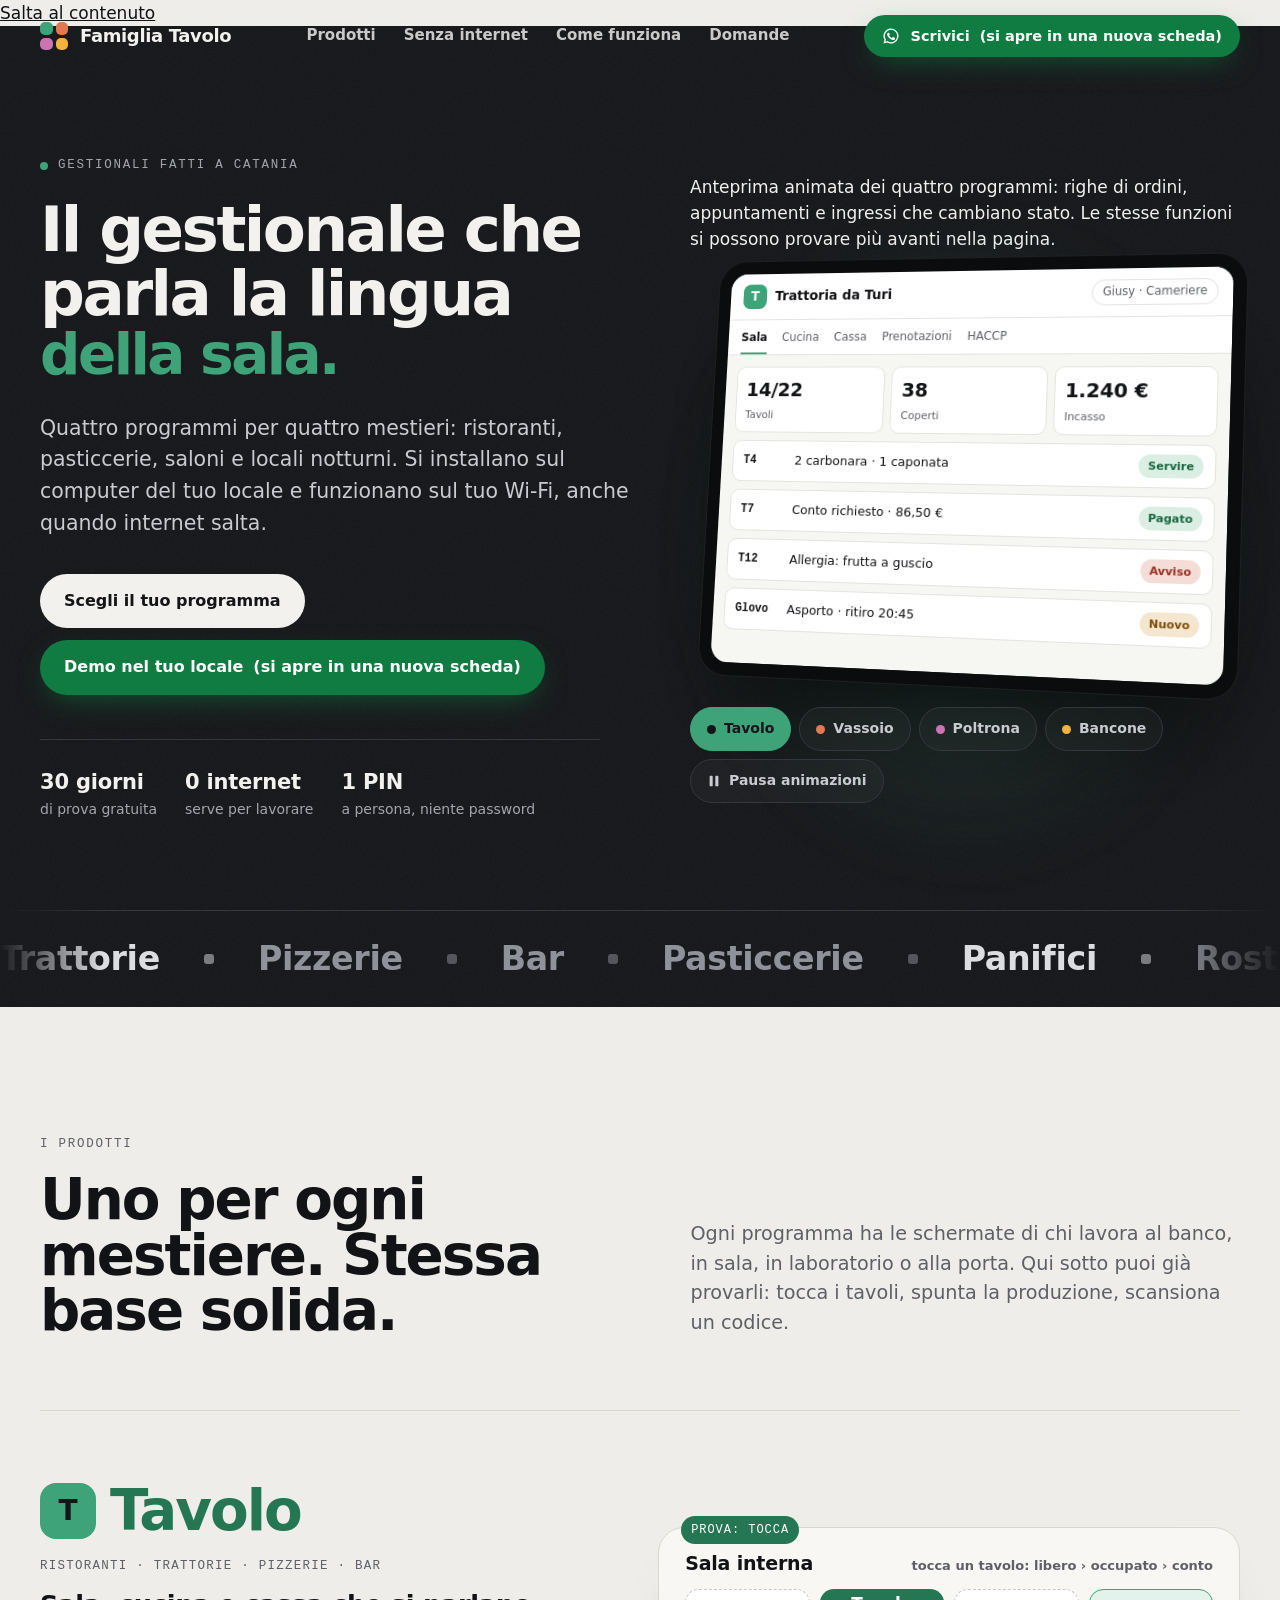
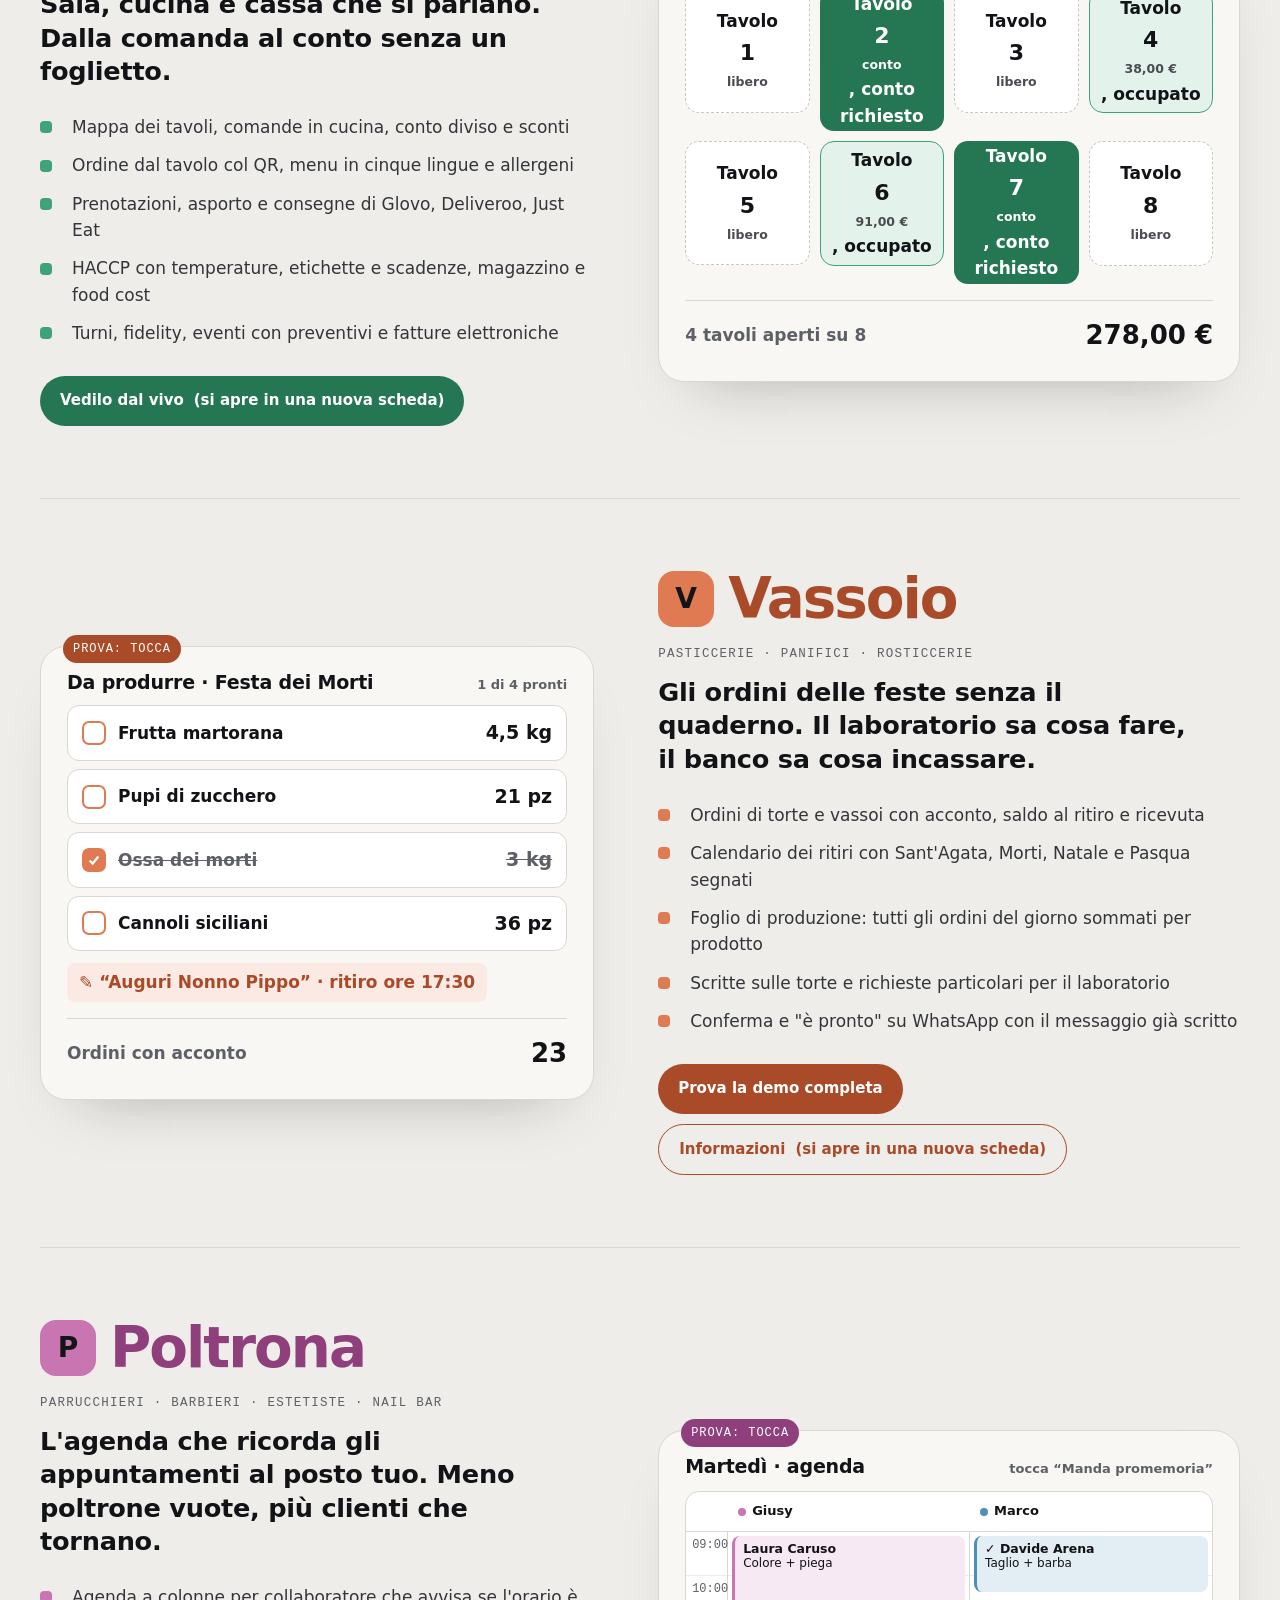
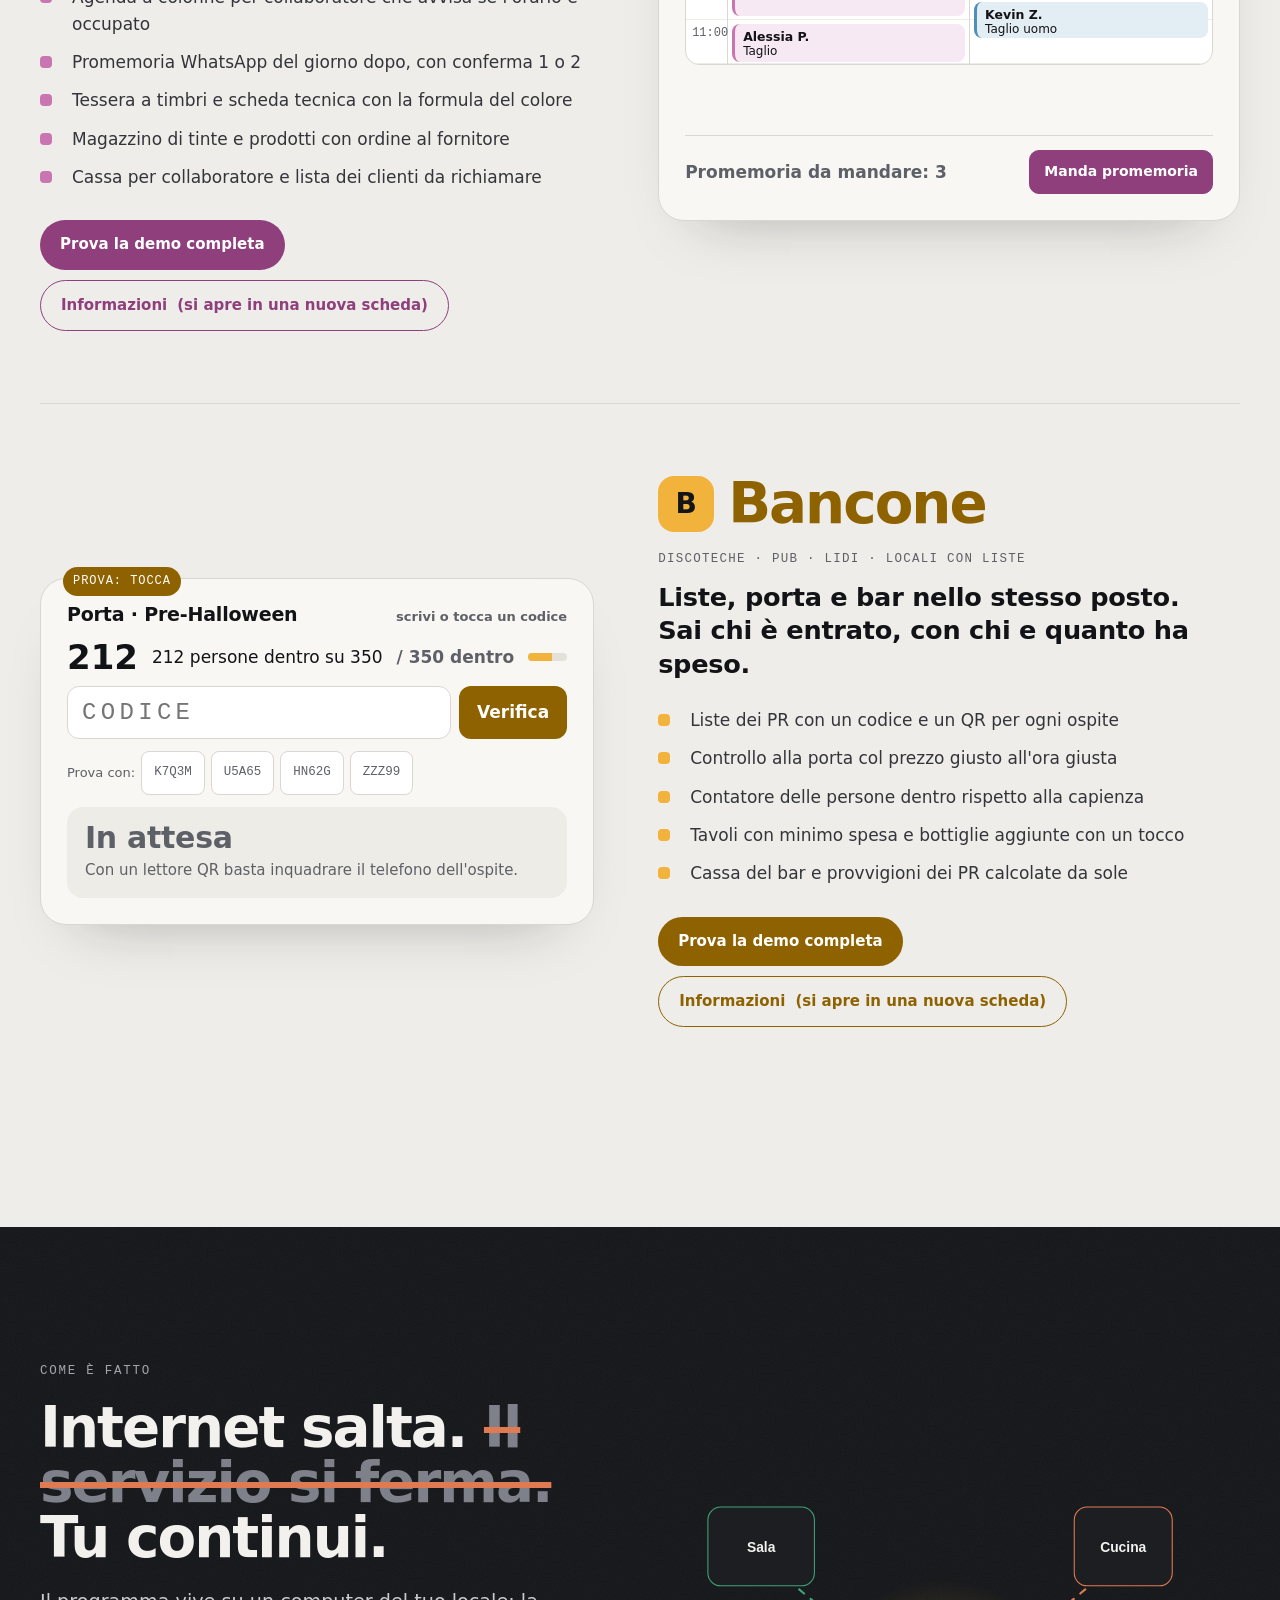
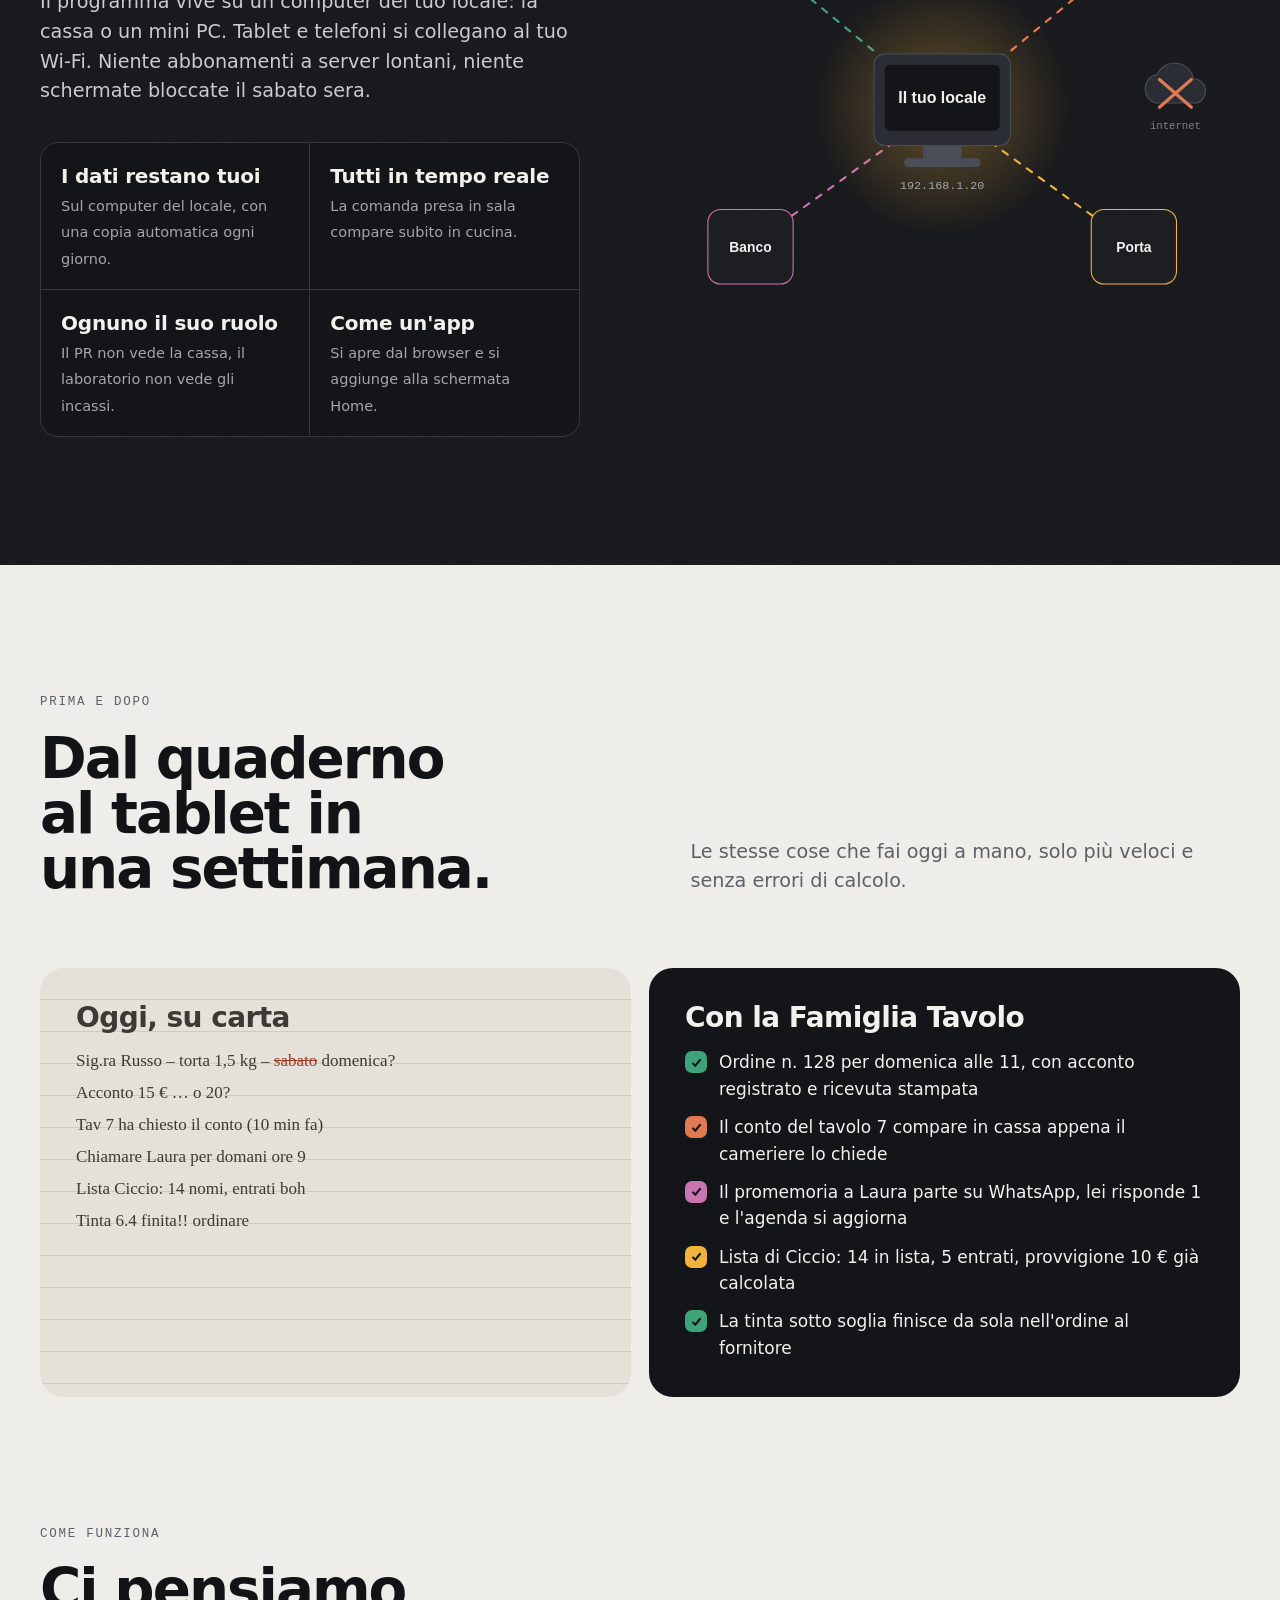
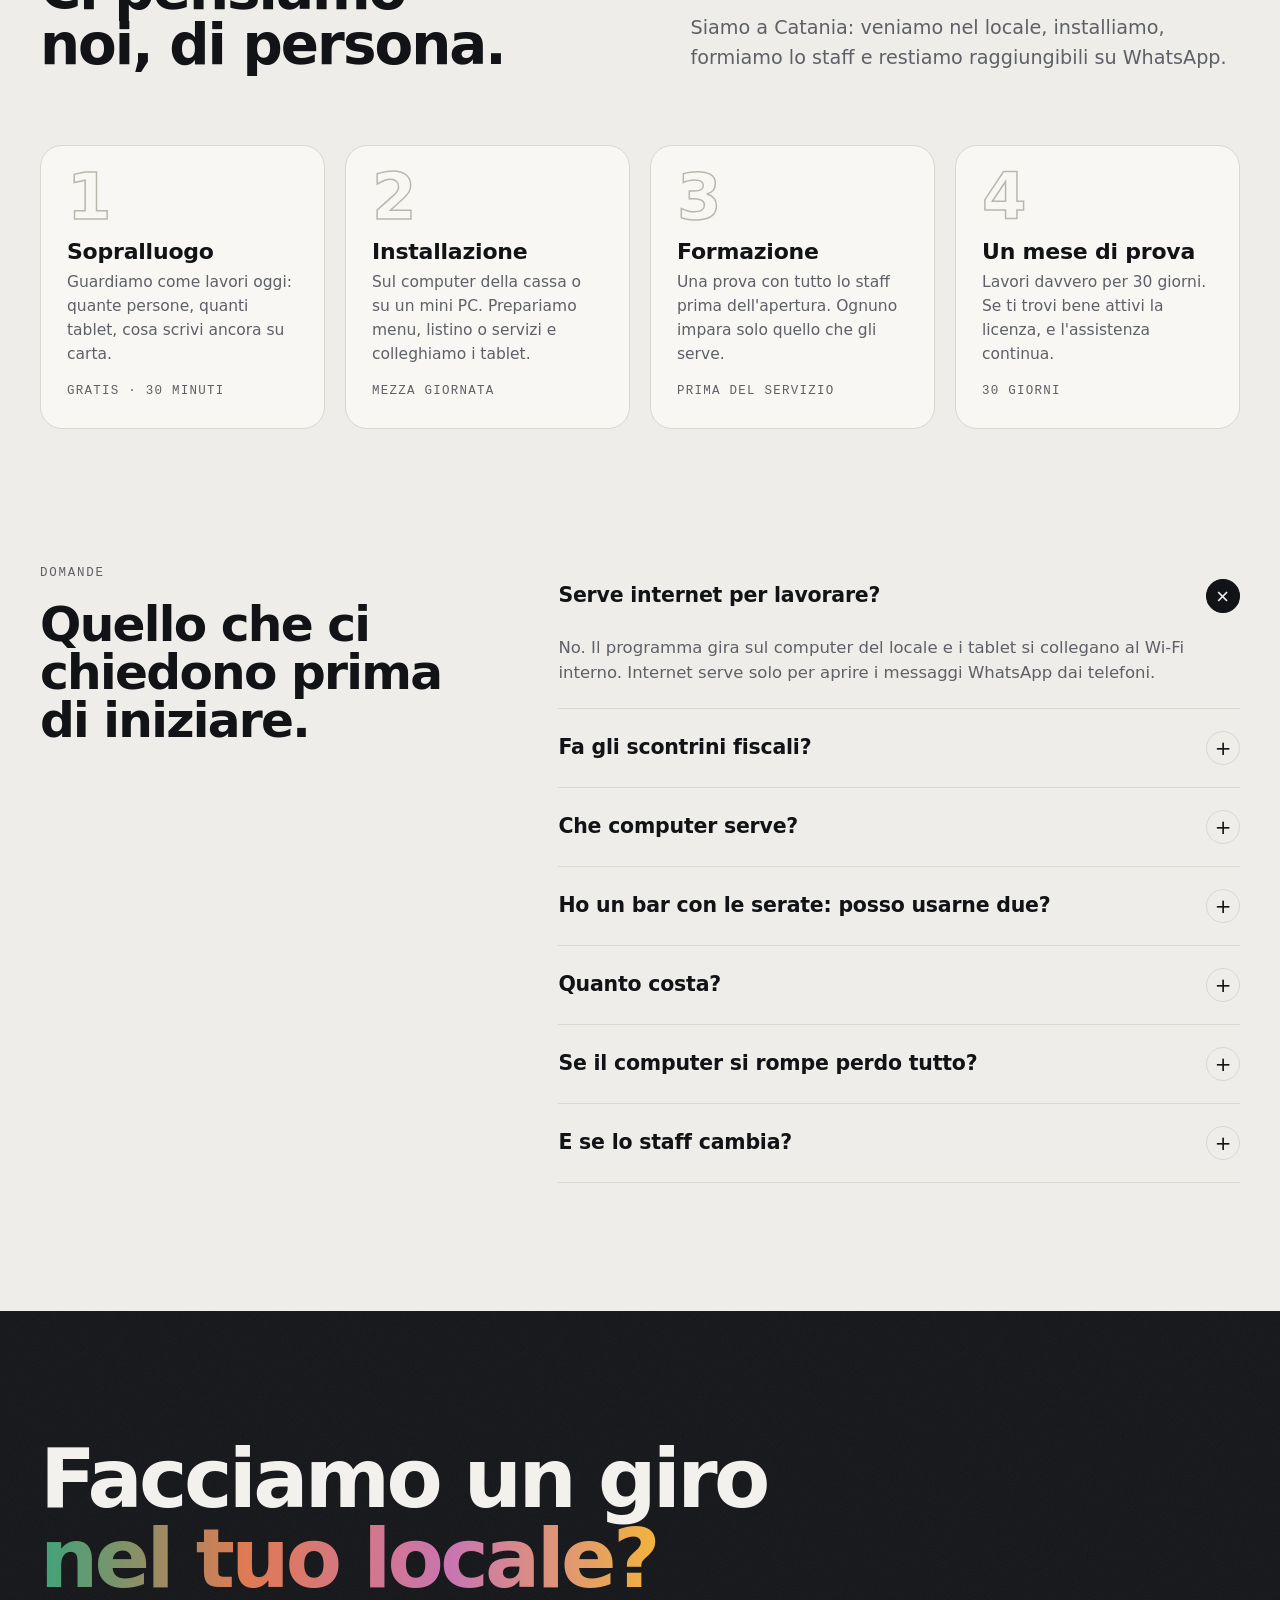
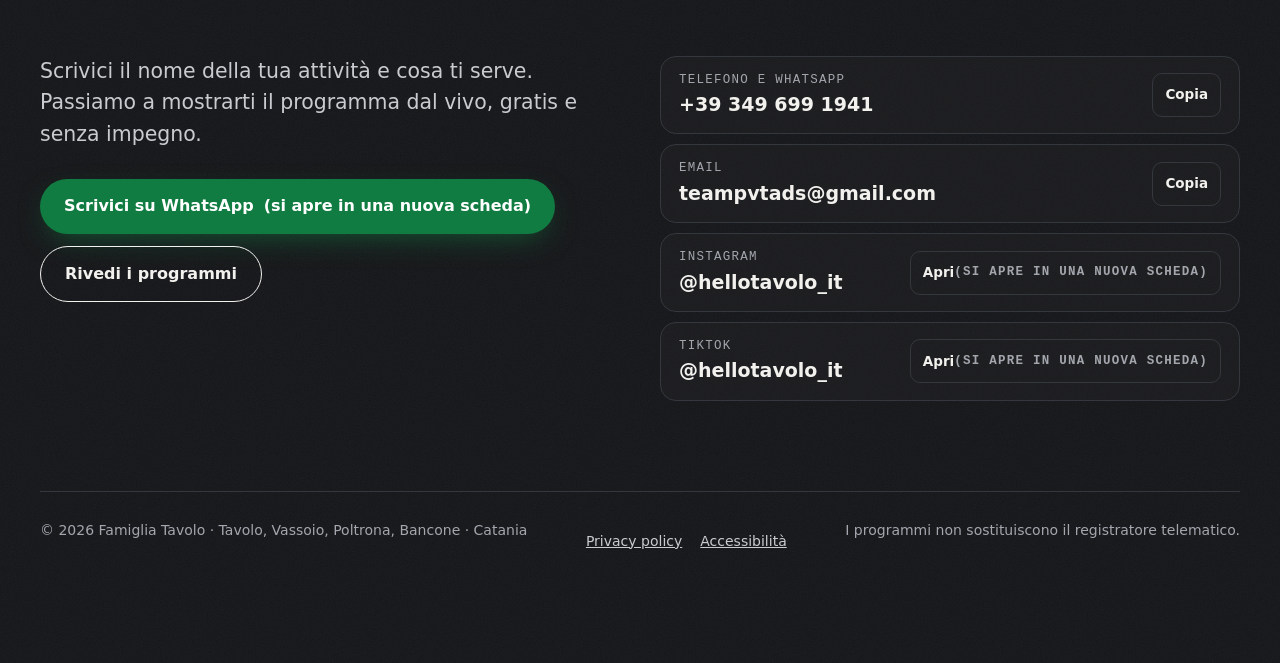
==== commit f4902909: "Add files via upload" ====
--- a/index.html
+++ b/index.html
@@ -294,6 +294,40 @@
   .schermo{aspect-ratio:auto;min-height:330px}
   .codice input{font-size:20px}
 }
+
+/* ---------- telefono: misure comode per il dito e testi leggibili ---------- */
+[id]{scroll-margin-top:88px}
+.sel-prod button,.pausa{min-height:44px}
+.mini-btn{min-height:44px;padding:10px 14px}
+.esempi button{min-height:44px;padding:8px 12px}
+.recapito .az{min-height:44px;display:inline-flex;align-items:center}
+.legali a{display:inline-block;padding-block:11px}
+.marchio{padding-block:9px}
+.tav small{font-size:12.5px}
+.agenda .ore{font-size:12px}
+.passo .quando{font-size:12.5px}
+.recapito span{font-size:12.5px}
+.prova::before{font-size:12px}
+footer{padding-bottom:calc(100px + env(safe-area-inset-bottom,0px))}
+@media (max-width:640px){
+  .hero .azioni .btn{flex:1 1 100%;justify-content:center}
+  .p-azioni .btn{flex:1 1 auto;justify-content:center}
+  .tablet{transform:none;border-radius:22px;padding:10px}
+  .scena:hover .tablet{transform:none}
+  .mappa{gap:8px}
+  .tav{border-radius:12px}
+  .codice button{min-height:52px}
+  .finale .riga{gap:28px}
+  .confronto .carta ul{font-size:16px}
+  details summary{padding-block:18px}
+}
+@media (max-width:380px){
+  .nav .btn-wa{display:none}
+  .nav .wrap{gap:10px}
+  .mappa{grid-template-columns:repeat(4,minmax(0,1fr));gap:6px}
+  .tav b{font-size:16px}.tav small{font-size:12px;letter-spacing:-.02em}
+}
+@media (hover:none){.btn:hover,.tav:hover{transform:none}}
 @media (prefers-reduced-motion:reduce){
   *,*::before,*::after{animation:none!important;transition:none!important}
   html{scroll-behavior:auto}
